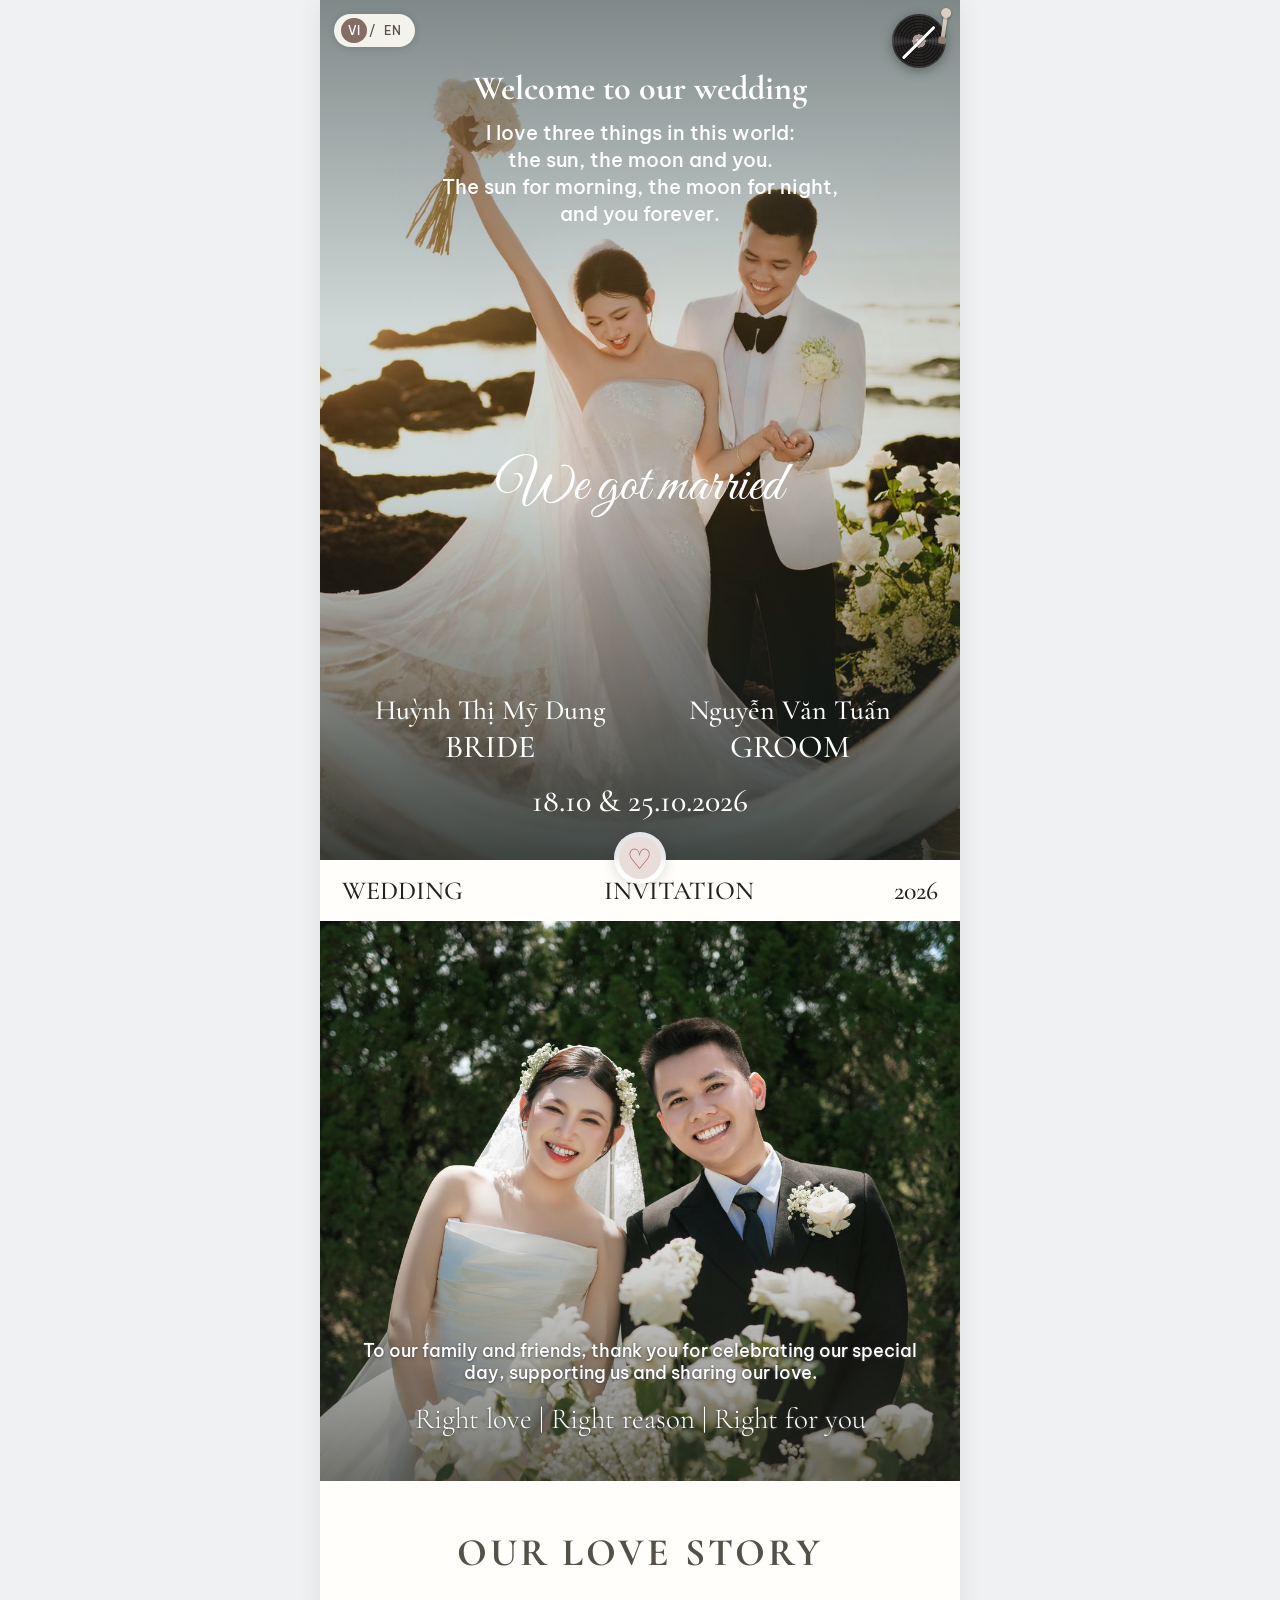
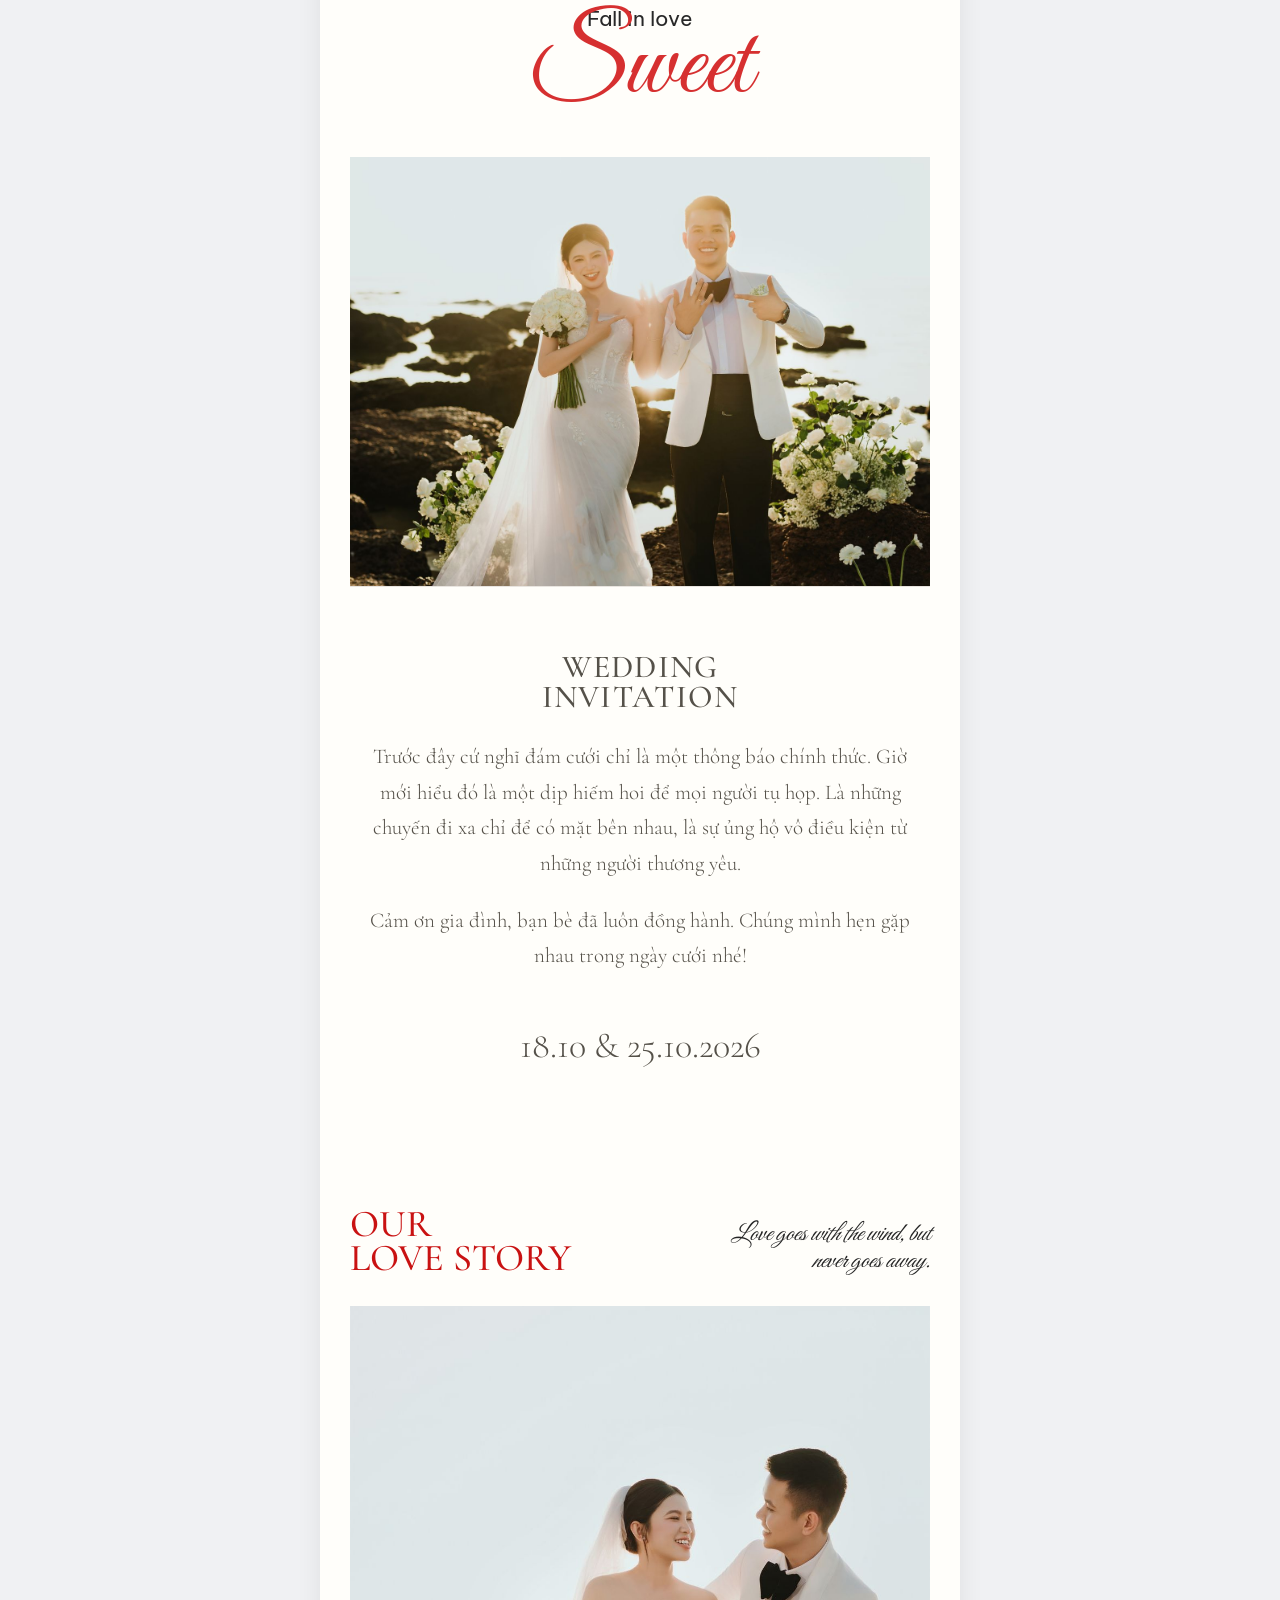
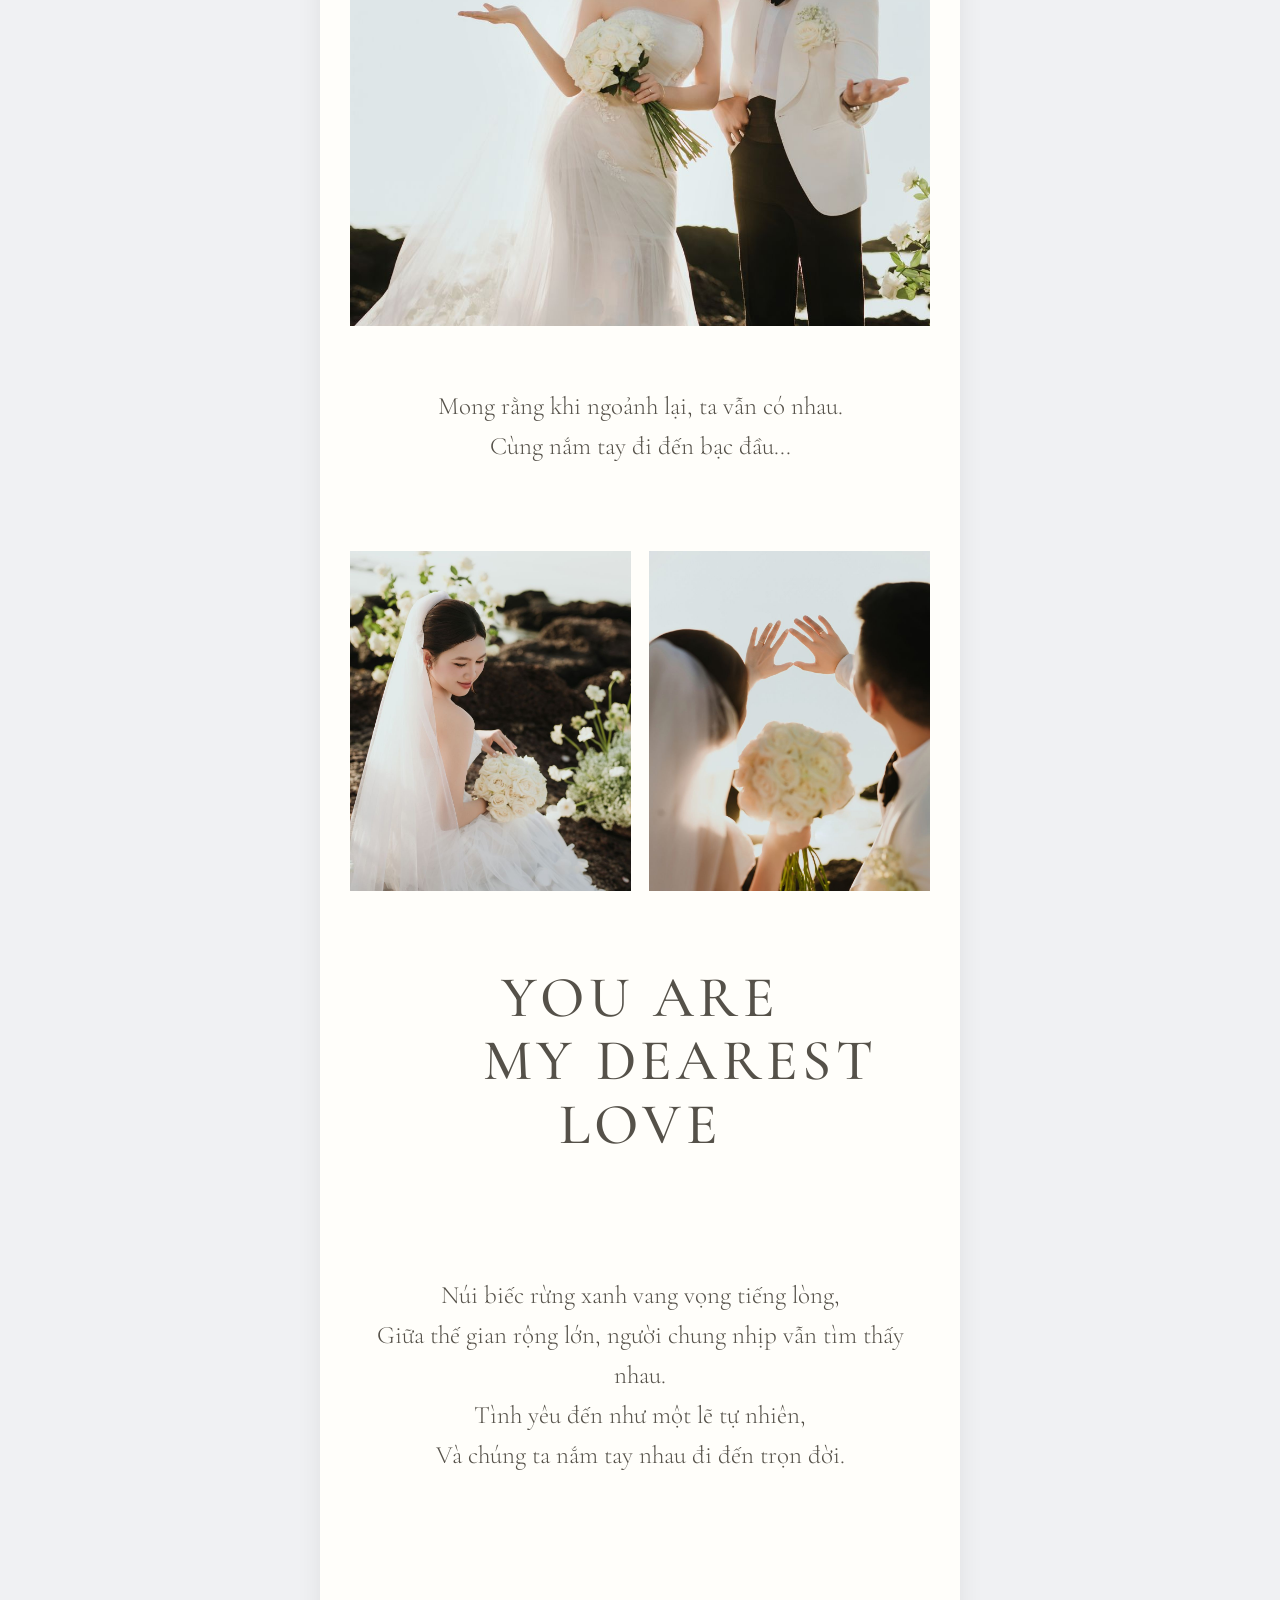
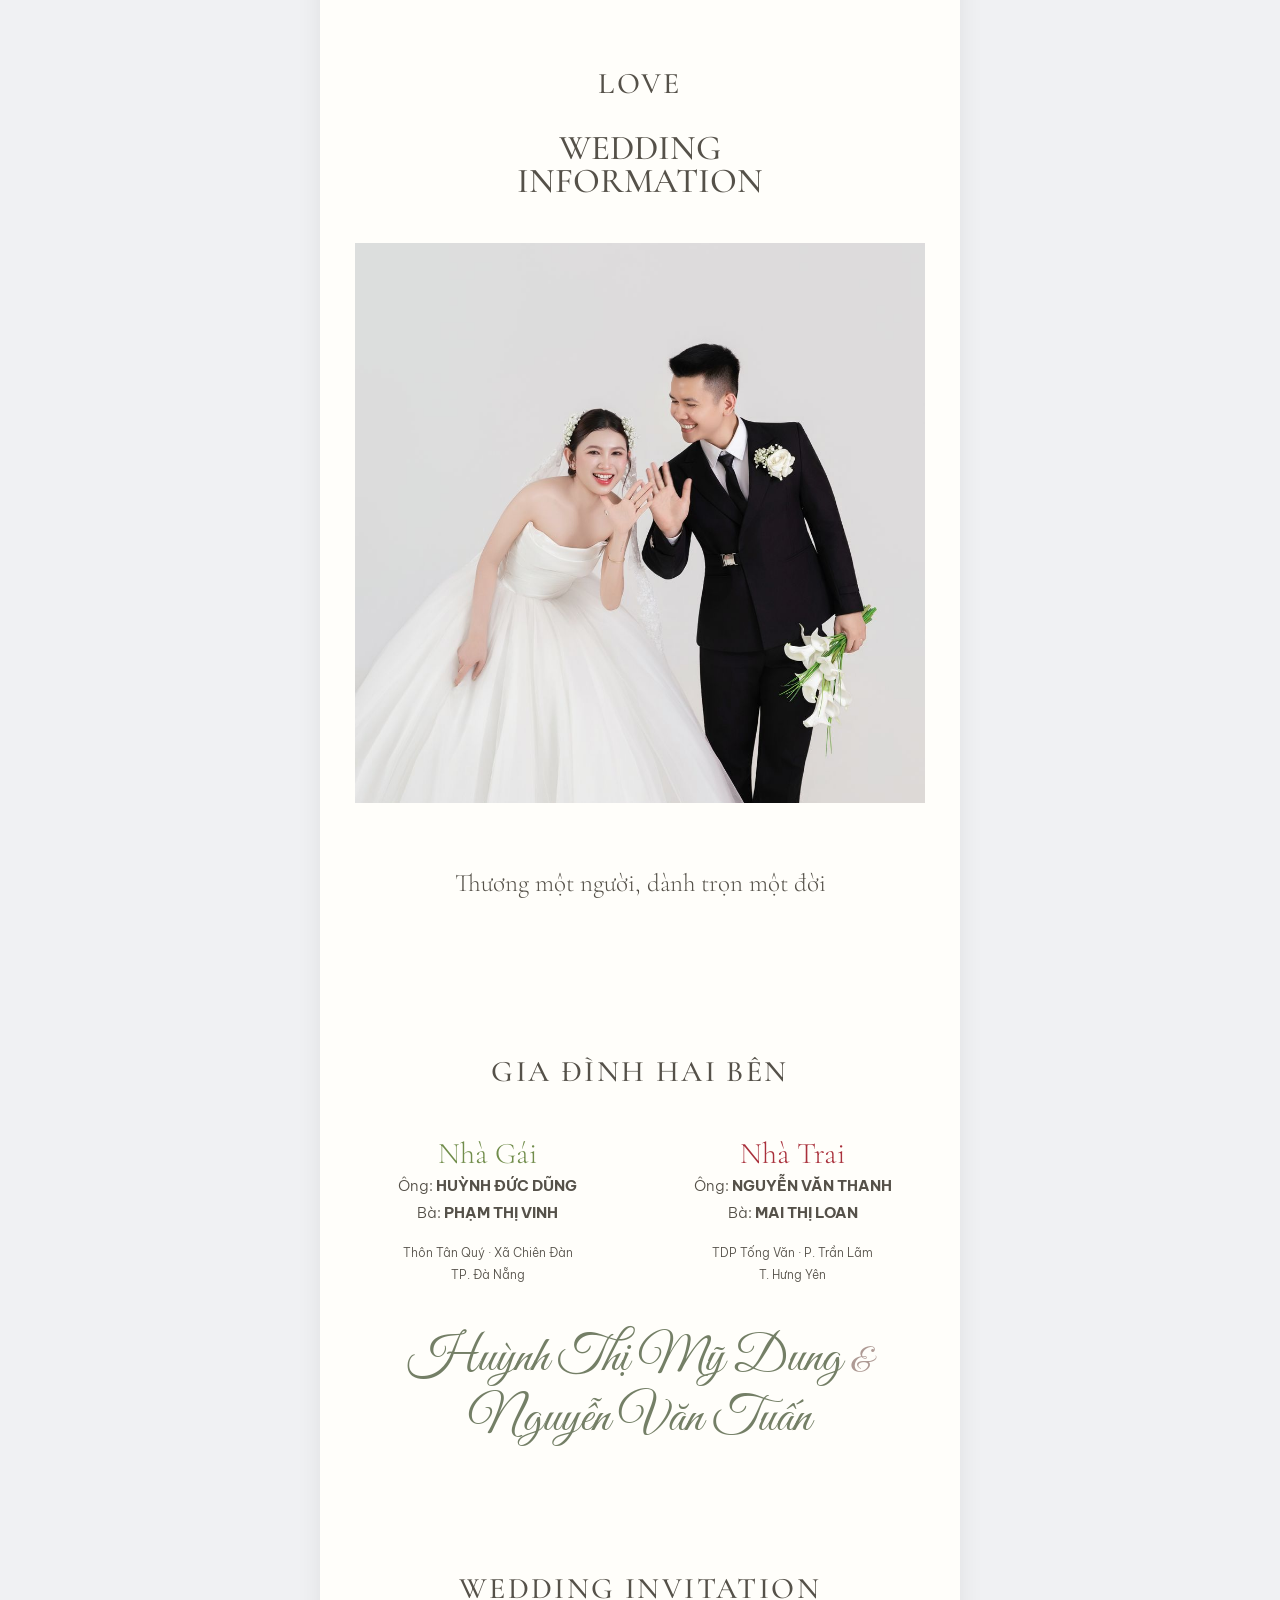
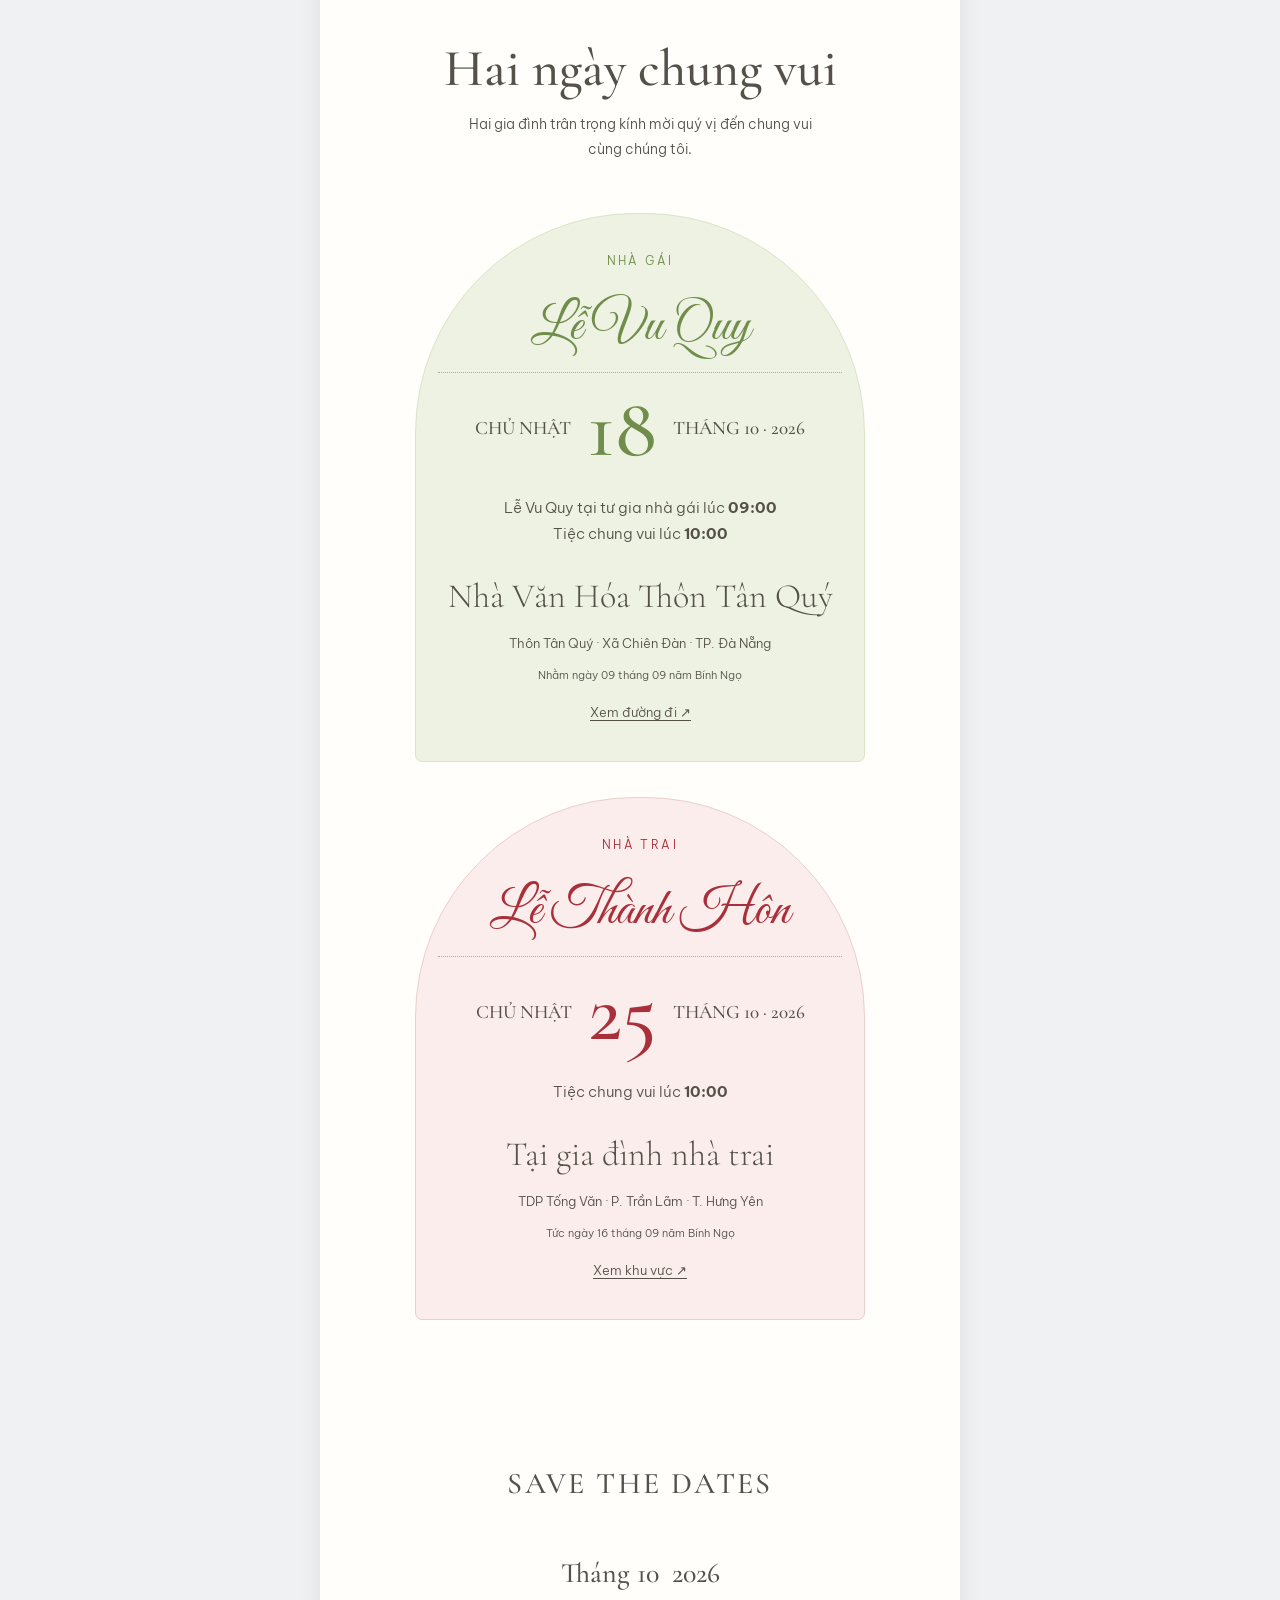
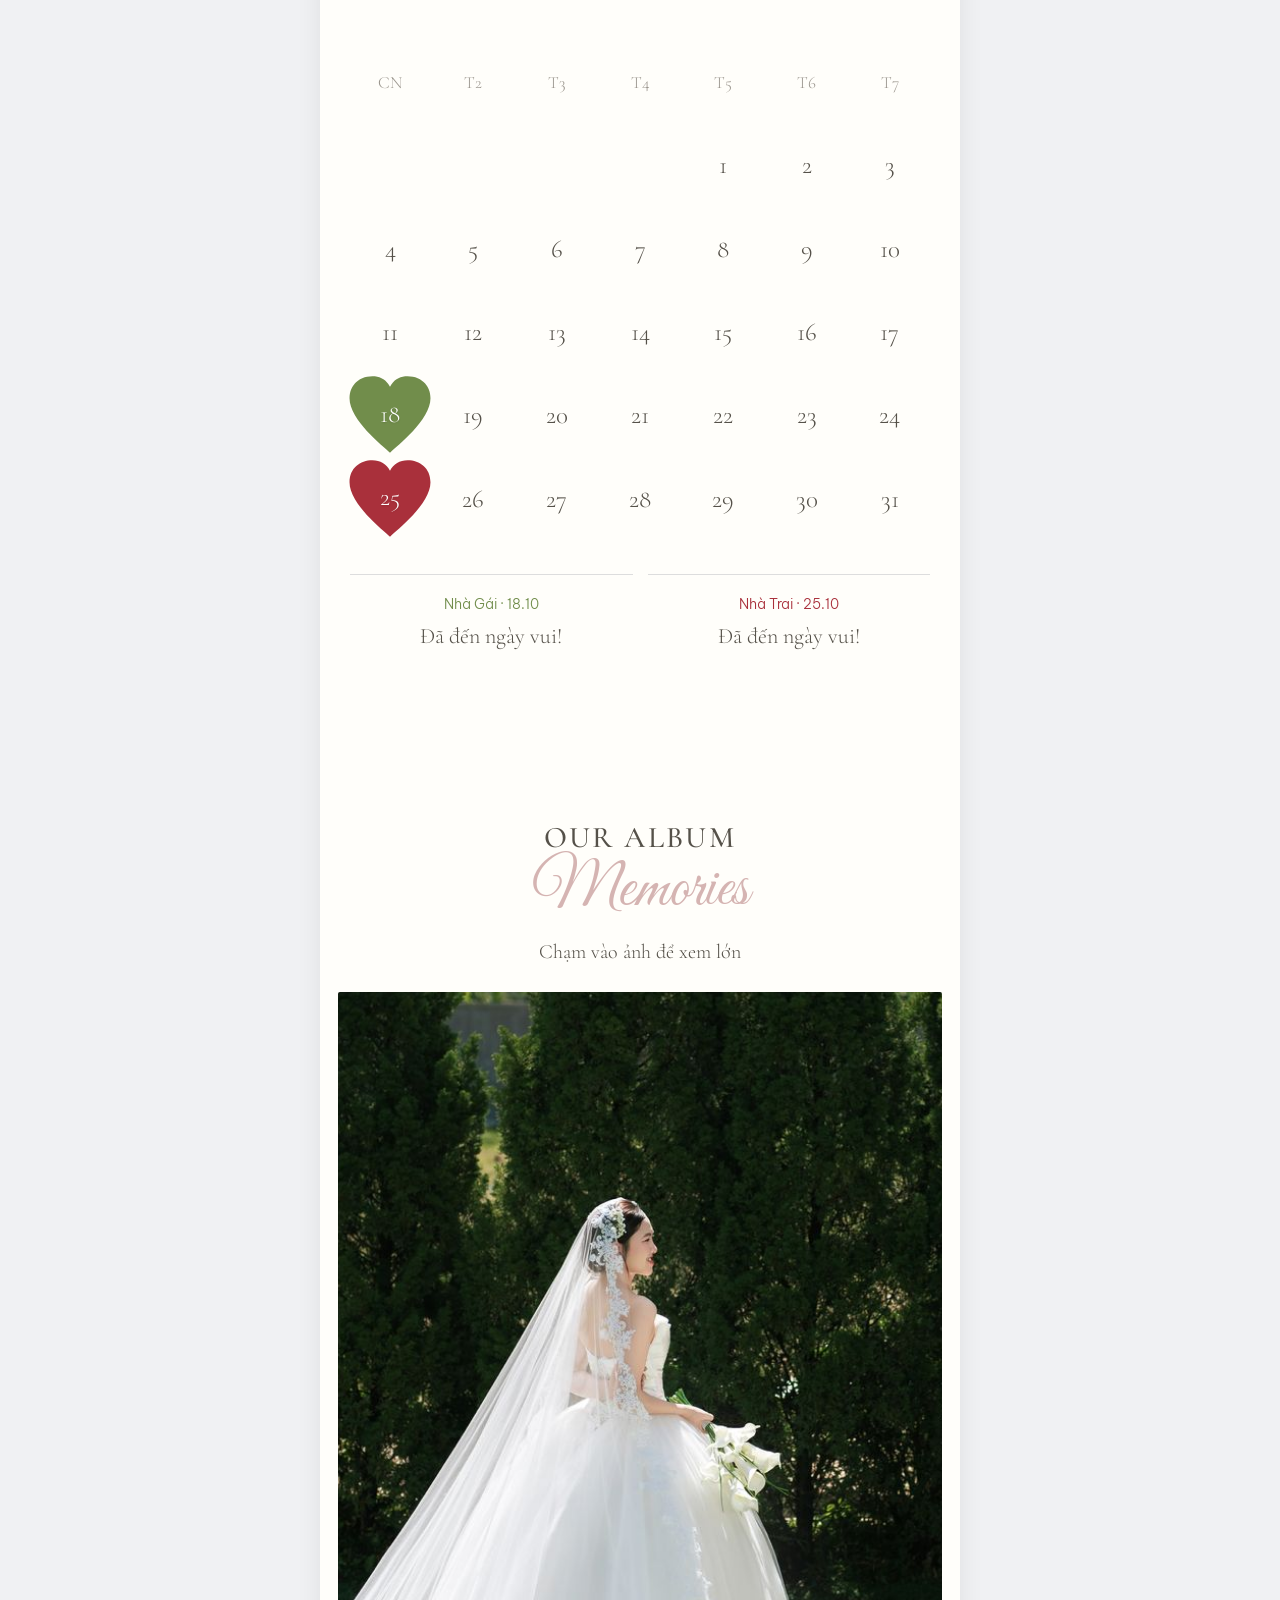
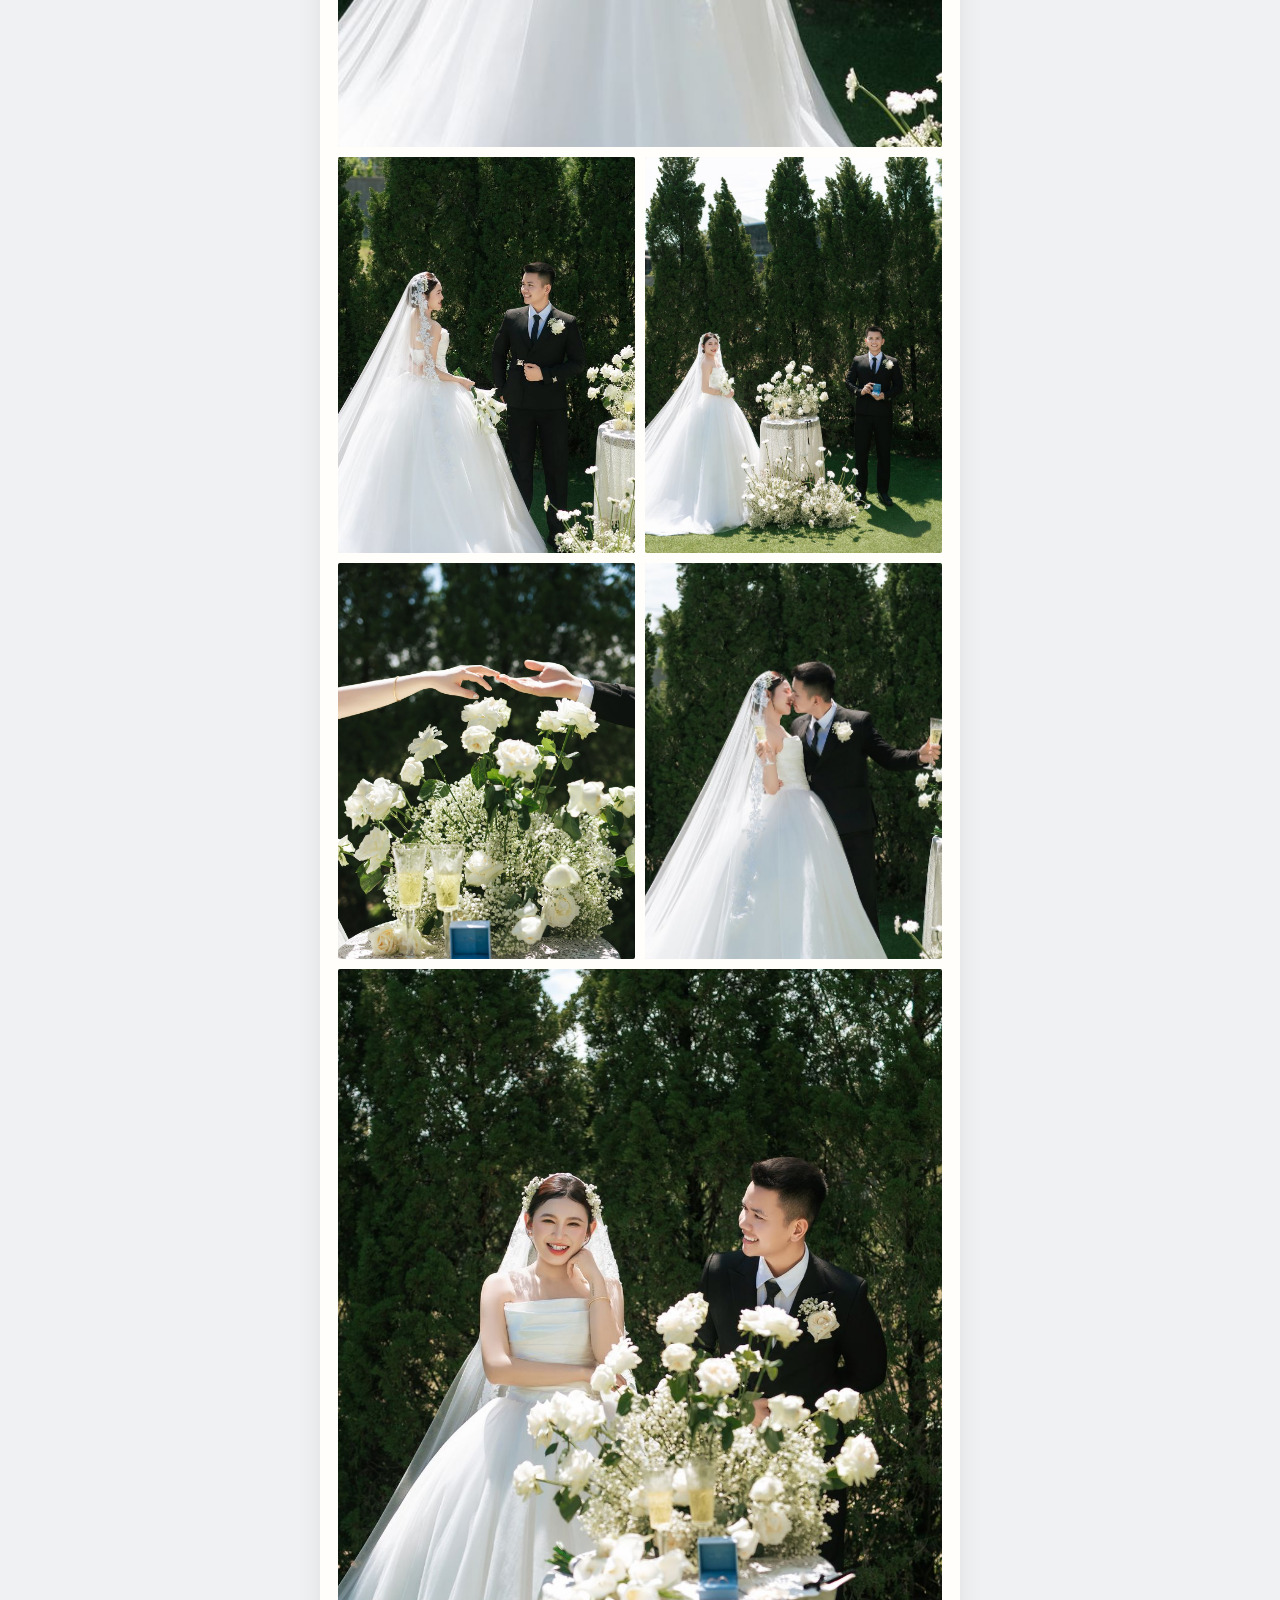
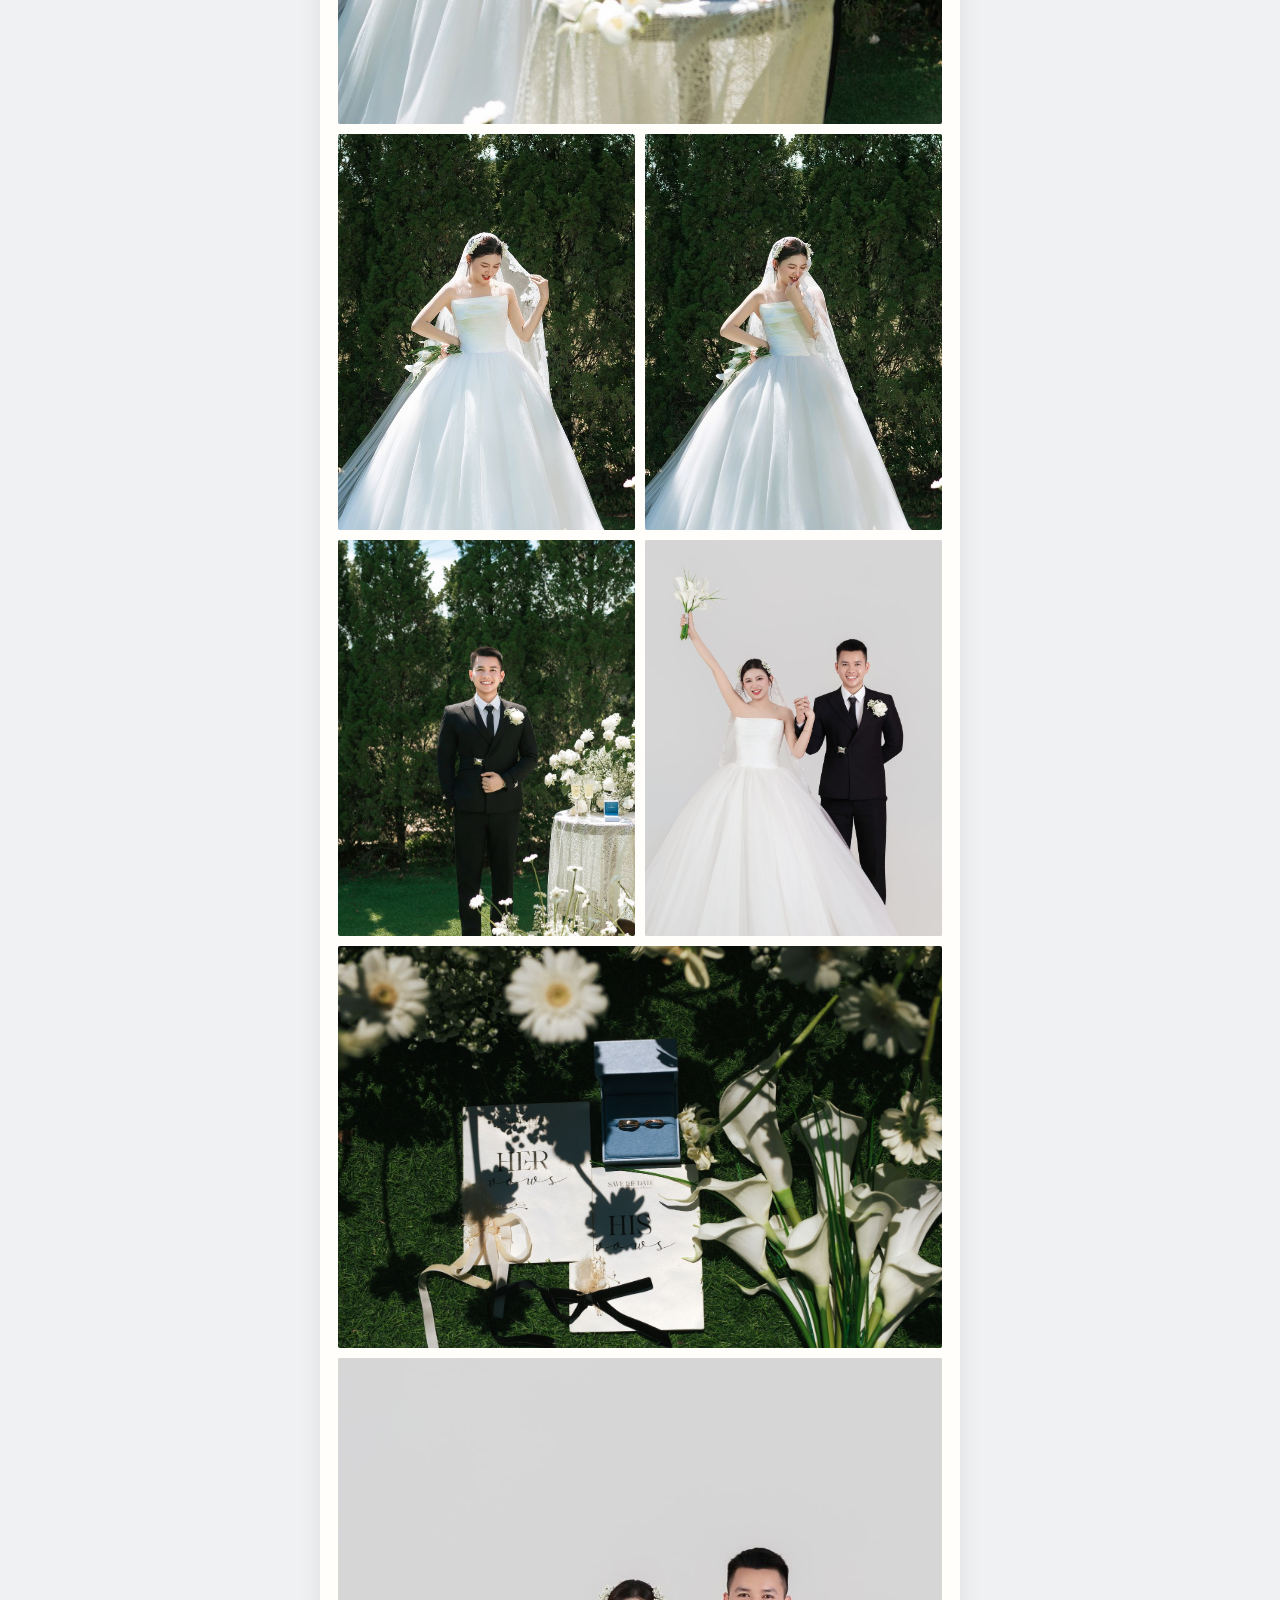
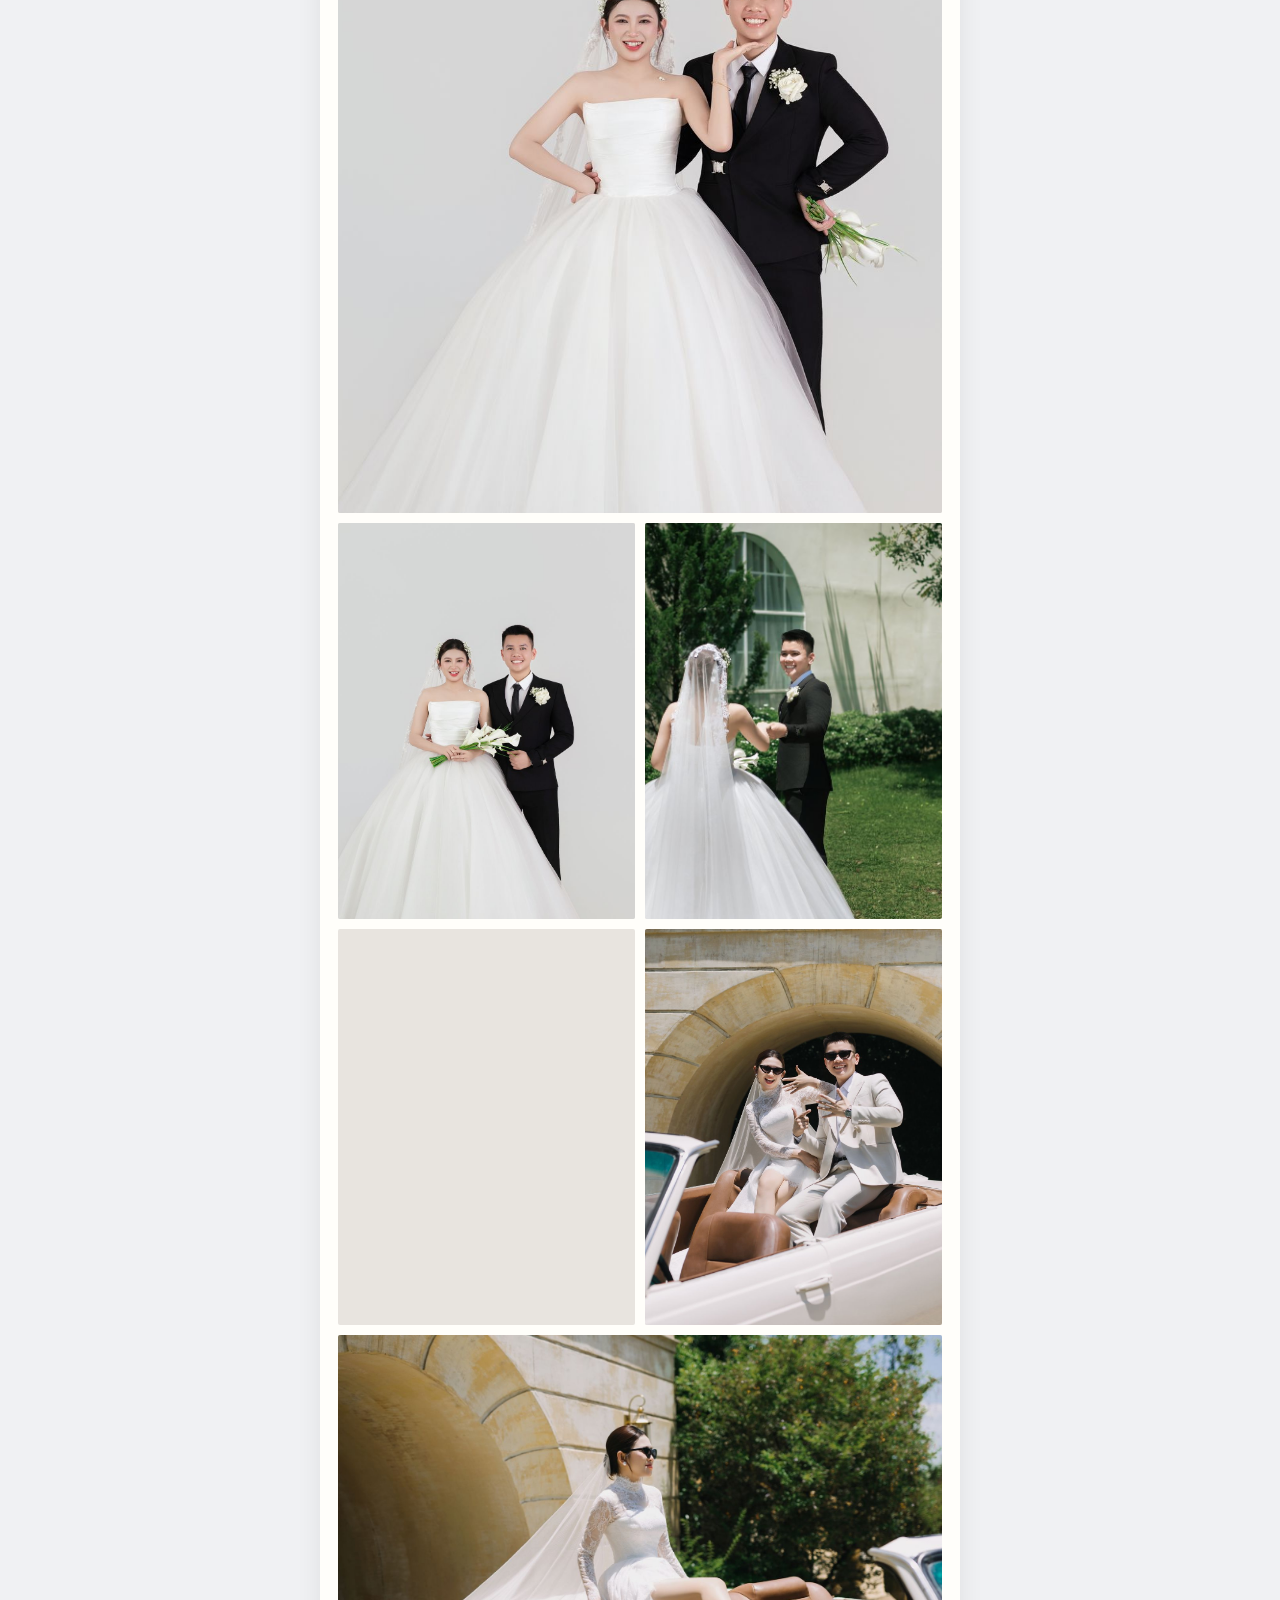
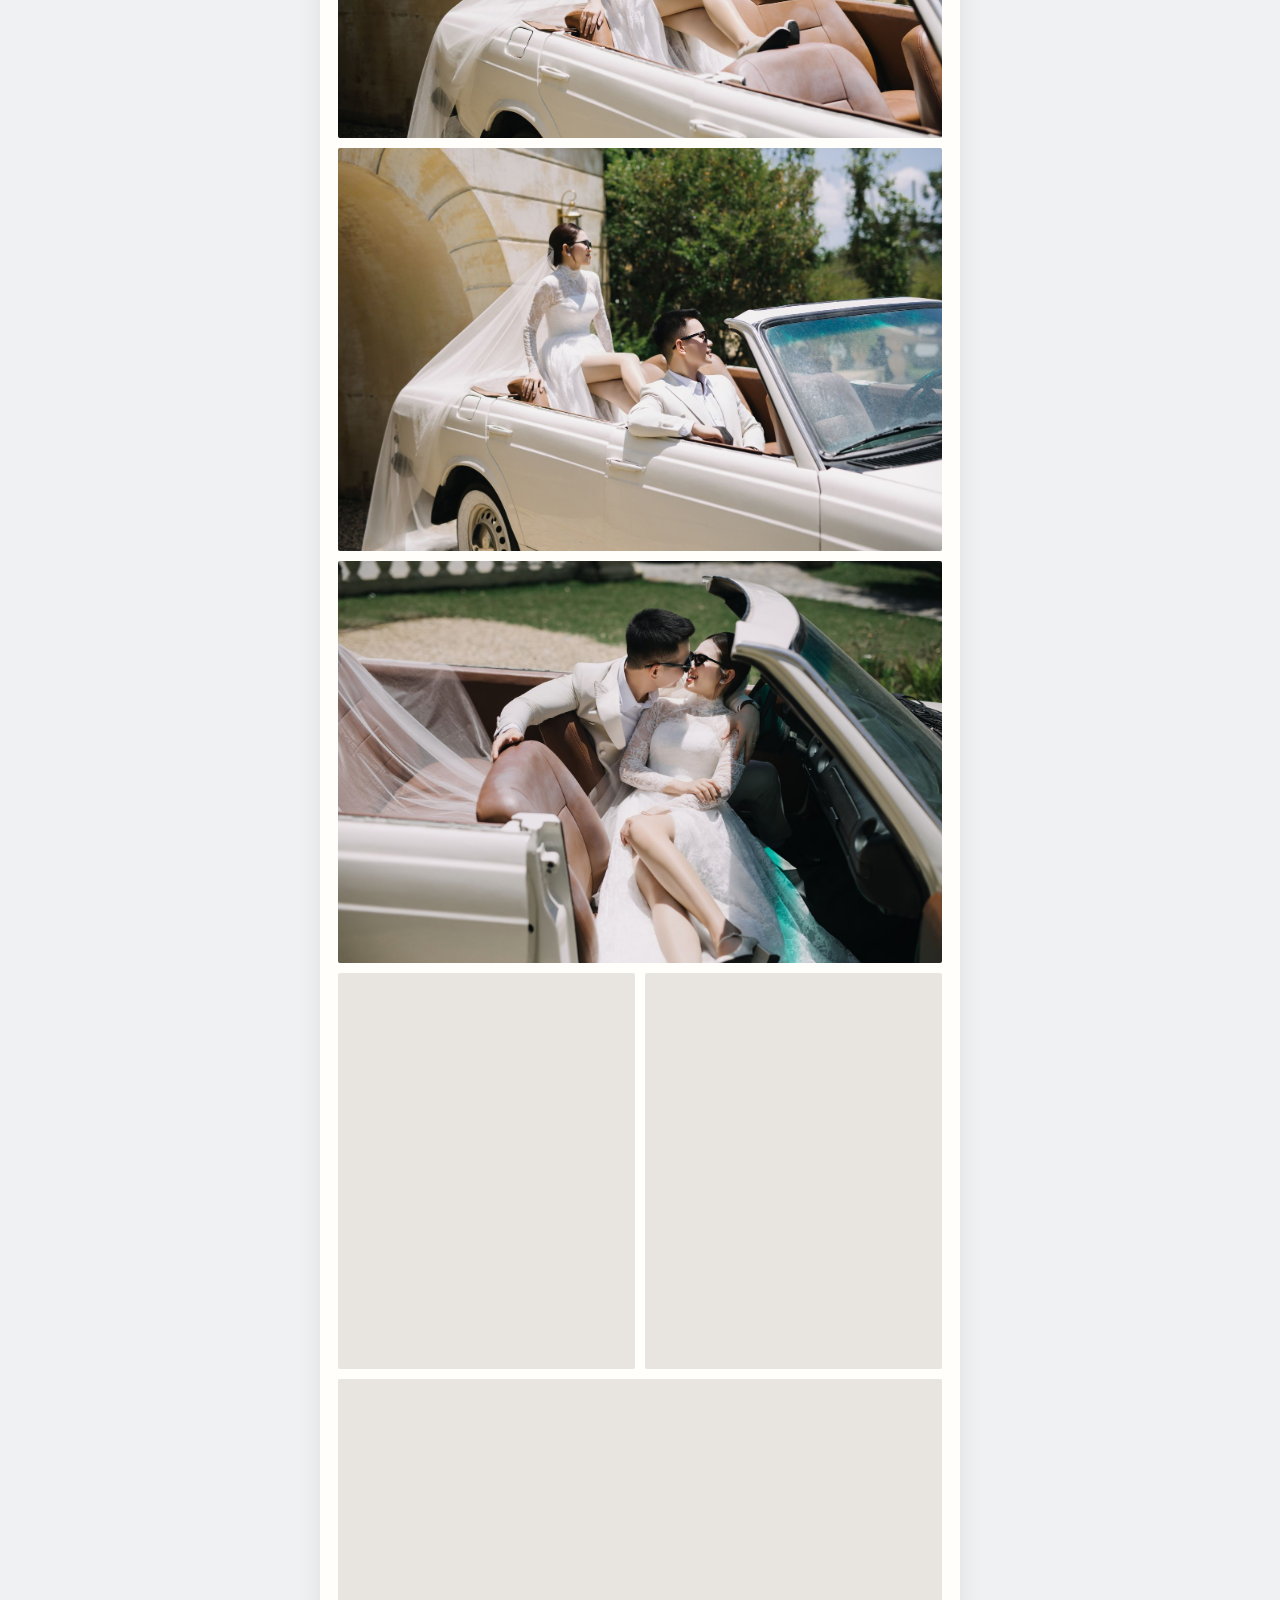
==== index.html @ c85600a2 "Update index.html" ====
<!doctype html>
<html lang="vi">
  <head>
    <meta charset="utf-8" />
    <meta name="viewport" content="width=device-width, initial-scale=1" />
    <meta name="theme-color" content="#f7f5f0" />
    <meta name="description" content="Thiệp cưới của Huỳnh Thị Mỹ Dung và Nguyễn Văn Tuấn." />
    <title>Mỹ Dung & Tuấn | Thiệp cưới</title>
    <link rel="preconnect" href="https://fonts.googleapis.com" />
    <link rel="preconnect" href="https://fonts.gstatic.com" crossorigin />
    <link href="https://fonts.googleapis.com/css2?family=Be+Vietnam+Pro:wght@300;400;500;600&family=Cormorant+Garamond:wght@300;400;500&family=Great+Vibes&display=swap" rel="stylesheet" />
    <link rel="preconnect" href="https://assets.cinelove.me" crossorigin />
    <link rel="stylesheet" href="https://assets.cinelove.me/fonts/webfonts/mallong/font.css" />
    <link rel="stylesheet" href="https://assets.cinelove.me/fonts/webfonts/quicksand/font.css" />
    <link rel="stylesheet" href="https://assets.cinelove.me/fonts/webfonts/katty-diona/font.css" />
    <link rel="stylesheet" href="https://assets.cinelove.me/fonts/webfonts/signora/font.css" />
    <link rel="stylesheet" href="https://assets.cinelove.me/fonts/webfonts/belinda-avenue/font.css" />
    <link rel="stylesheet" href="https://assets.cinelove.me/fonts/webfonts/gillastone/font.css" />
    <link rel="stylesheet" href="https://assets.cinelove.me/fonts/webfonts/moon-light/font.css" />
    <link rel="stylesheet" href="https://assets.cinelove.me/fonts/webfonts/bethanwhite/font.css" />
    <link rel="stylesheet" href="https://assets.cinelove.me/fonts/webfonts/soul-note-display/font.css" />
    <link rel="stylesheet" href="https://assets.cinelove.me/fonts/webfonts/playfairdisplay/font.css" />
    <link rel="stylesheet" href="https://assets.cinelove.me/fonts/webfonts/the-hamstter/font.css" />
    <link rel="stylesheet" href="styles.css?v=20260926b" />
    <link rel="stylesheet" href="toolbar.css?v=20260926b" />
    <link rel="stylesheet" href="reference-fonts.css?v=20260926b" />
    <link rel="stylesheet" href="photos.css?v=20260927a" />
    <link rel="stylesheet" href="calendar-hearts.css?v=20260926b" />
    <link rel="stylesheet" href="music.css?v=20260927a" />
    <script defer src="i18n.js?v=20260926b"></script>
    <script defer src="script.js?v=20260927a"></script>
    <script defer src="photos-data.js?v=20260927a"></script>
    <script defer src="photos.js?v=20260927a"></script>
  </head>
  <body>
    <main class="page">
      <section class="hero photo hero-photo" data-photo="1w4a9369.jpg" aria-labelledby="hero-title">
        <nav class="language-switch" aria-label="Ngôn ngữ / Language">
          <button type="button" data-lang="vi" aria-pressed="true">VI</button>
          <span aria-hidden="true">/</span>
          <button type="button" data-lang="en" aria-pressed="false">EN</button>
        </nav>
        <div class="hero-top">
          <p id="hero-title" data-i18n="welcome">Welcome to our wedding</p>
          <p class="hero-quote" data-i18n-html="heroQuote">I love three things in this world:<br />the sun, the moon and you.<br />The sun for morning, the moon for night,<br />and you forever.</p>
        </div>
        <div class="hero-center">
          <span class="script" data-i18n="married">We got married</span>
        </div>
        <div class="hero-bottom">
          <div><strong>Huỳnh Thị Mỹ Dung</strong><span data-i18n="bride">BRIDE</span></div>
          <div><strong>Nguyễn Văn Tuấn</strong><span data-i18n="groom">GROOM</span></div>
          <small>18.10 &amp; 25.10.2026</small>
        </div>
      </section>

      <div class="ribbon"><span data-i18n="wedding">WEDDING</span><span data-i18n="invitation">INVITATION</span><span>2026</span></div>

      <section class="intro-photo photo" data-photo="1w4a0299.jpg" aria-label="Ảnh cưới của Mỹ Dung và Tuấn" data-i18n-aria-label="introPhoto">
        <div class="intro-overlay">
          <p data-i18n="introThanks">To our family and friends, thank you for celebrating our special day, supporting us and sharing our love.</p>
          <span data-i18n="introTagline">Right love | Right reason | Right for you</span>
        </div>
      </section>

      <section class="story-heading">
        <p class="eyebrow" data-i18n="loveStory">OUR LOVE STORY</p>
        <p class="script" data-i18n="fallInLove">Fall in love</p>
        <p class="soft" data-i18n="sweet">Sweet</p>
      </section>

      <section class="story-grid">
        <div class="photo story-photo-one" data-photo="1w4a9410.jpg" aria-label="Ảnh cưới thứ ba"></div>
        <div class="story-copy">
          <h2 data-i18n-html="weddingInvitation">WEDDING<br />INVITATION</h2>
          <p data-i18n="storyOne">Trước đây cứ nghĩ đám cưới chỉ là một thông báo chính thức. Giờ mới hiểu đó là một dịp hiếm hoi để mọi người tụ họp. Là những chuyến đi xa chỉ để có mặt bên nhau, là sự ủng hộ vô điều kiện từ những người thương yêu.</p>
          <p data-i18n="storyTwo">Cảm ơn gia đình, bạn bè đã luôn đồng hành. Chúng mình hẹn gặp nhau trong ngày cưới nhé!</p>
          <p class="story-date">18.10 &amp; 25.10.2026</p>
        </div>
      </section>

      <section class="love-section">
        <div class="love-header"><span data-i18n-html="loveStoryBreak">OUR<br />LOVE STORY</span><em data-i18n="loveWind">Love goes with the wind, but never goes away.</em></div>
        <div class="photo wide-photo" data-photo="1w4a9511.jpg" aria-label="Ảnh cưới thứ tư"></div>
        <p class="poem" data-i18n-html="poemOne">Mong rằng khi ngoảnh lại, ta vẫn có nhau.<br />Cùng nắm tay đi đến bạc đầu...</p>
        <div class="love-pair">
          <div class="photo pair-one" data-photo="1w4a9612.jpg" aria-label="Ảnh cưới thứ năm"></div>
          <div class="photo pair-two" data-photo="1w4a9398.jpg" aria-label="Ảnh cưới thứ sáu"></div>
        </div>
        <p class="large-serif" data-i18n-html="dearest">YOU ARE<br /><span>MY DEAREST</span><br />LOVE</p>
        <p class="poem" data-i18n-html="poemTwo">Núi biếc rừng xanh vang vọng tiếng lòng,<br />Giữa thế gian rộng lớn, người chung nhịp vẫn tìm thấy nhau.<br />Tình yêu đến như một lẽ tự nhiên,<br />Và chúng ta nắm tay nhau đi đến trọn đời.</p>
      </section>

      <section class="details-intro">
        <p class="eyebrow" data-i18n="love">LOVE</p>
        <h2 data-i18n-html="weddingInfo">WEDDING<br />INFORMATION</h2>
        <div class="photo details-photo" data-photo="1w4a0558.jpg" aria-label="Ảnh cưới thứ bảy"></div>
        <p class="poem" data-i18n="oneLife">Thương một người, dành trọn một đời</p>
      </section>

      <section class="parents" aria-labelledby="parents-heading">
        <p class="eyebrow" id="parents-heading" data-i18n="announcement">GIA ĐÌNH HAI BÊN</p>
        <div class="parents-grid">
          <div><span class="family-label bride-ink" data-i18n="brideFamily">Nhà Gái</span><p data-i18n-html="brideParents">Ông: <strong>HUỲNH ĐỨC DŨNG</strong><br />Bà: <strong>PHẠM THỊ VINH</strong></p><small data-i18n-html="brideAddress">Thôn Tân Quý · Xã Chiên Đàn<br />TP. Đà Nẵng</small></div>
          <div><span class="family-label groom-ink" data-i18n="groomFamily">Nhà Trai</span><p data-i18n-html="groomParents">Ông: <strong>NGUYỄN VĂN THANH</strong><br />Bà: <strong>MAI THỊ LOAN</strong></p><small data-i18n-html="groomAddress">TDP Tống Văn · P. Trần Lãm<br />T. Hưng Yên</small></div>
        </div>
        <h2 class="couple-names">Huỳnh Thị Mỹ Dung <span>&amp;</span> Nguyễn Văn Tuấn</h2>
      </section>

      <section class="events" aria-labelledby="events-heading">
        <p class="eyebrow" data-i18n="weddingInvitationShort">WEDDING INVITATION</p>
        <h2 id="events-heading" data-i18n="twoDays">Hai ngày chung vui</h2>
        <p data-i18n="inviteFamilies">Hai gia đình trân trọng kính mời quý vị đến chung vui cùng chúng tôi.</p>
        <div class="event-card bride-card">
          <span class="event-kind" data-i18n="brideFamilyCaps">NHÀ GÁI</span>
          <h3 data-i18n="vuQuy">Lễ Vu Quy</h3>
          <div class="event-date"><span data-i18n="sunday">CHỦ NHẬT</span><strong>18</strong><span data-i18n="october2026">THÁNG 10 · 2026</span></div>
          <p data-i18n-html="brideTimes">Lễ Vu Quy tại tư gia nhà gái lúc <strong>09:00</strong><br />Tiệc chung vui lúc <strong>10:00</strong></p>
          <p class="venue" data-i18n="brideVenue">Nhà Văn Hóa Thôn Tân Quý</p>
          <address data-i18n="brideFullAddress">Thôn Tân Quý · Xã Chiên Đàn · TP. Đà Nẵng</address>
          <small data-i18n="brideLunar">Nhằm ngày 09 tháng 09 năm Bính Ngọ</small>
          <a class="map-link" href="https://www.google.com/maps/search/?api=1&query=Nh%C3%A0%20V%C4%83n%20H%C3%B3a%20Th%C3%B4n%20T%C3%A2n%20Qu%C3%BD%2C%20X%C3%A3%20Chi%C3%AAn%20%C4%90%C3%A0n%2C%20%C4%90%C3%A0%20N%E1%BA%B5ng" target="_blank" rel="noopener noreferrer" data-i18n="directions">Xem đường đi ↗</a>
        </div>
        <div class="event-card groom-card">
          <span class="event-kind" data-i18n="groomFamilyCaps">NHÀ TRAI</span>
          <h3 data-i18n="thanhHon">Lễ Thành Hôn</h3>
          <div class="event-date"><span data-i18n="sunday">CHỦ NHẬT</span><strong>25</strong><span data-i18n="october2026">THÁNG 10 · 2026</span></div>
          <p data-i18n-html="groomTime">Tiệc chung vui lúc <strong>10:00</strong></p>
          <p class="venue" data-i18n="groomVenue">Tại gia đình nhà trai</p>
          <address data-i18n="groomFullAddress">TDP Tống Văn · P. Trần Lãm · T. Hưng Yên</address>
          <small data-i18n="groomLunar">Tức ngày 16 tháng 09 năm Bính Ngọ</small>
          <a class="map-link" href="https://www.google.com/maps/search/?api=1&query=TDP%20T%E1%BB%91ng%20V%C4%83n%2C%20Ph%C6%B0%E1%BB%9Dng%20Tr%E1%BA%A7n%20L%C3%A3m%2C%20H%C6%B0ng%20Y%C3%AAn" target="_blank" rel="noopener noreferrer" data-i18n="area">Xem khu vực ↗</a>
        </div>
      </section>

      <section class="calendar-section">
        <p class="eyebrow" data-i18n="saveDates">SAVE THE DATES</p>
        <h2><span data-i18n="october">Tháng 10</span> <span>2026</span></h2>
        <div class="calendar" aria-label="Lịch tháng 10 năm 2026" data-i18n-aria-label="calendarLabel"></div>
        <div class="countdowns">
          <div><span class="bride-ink" data-i18n="brideDate">Nhà Gái · 18.10</span><p data-countdown="2026-10-18T09:00:00+07:00">Đang tính...</p></div>
          <div><span class="groom-ink" data-i18n="groomDate">Nhà Trai · 25.10</span><p data-countdown="2026-10-25T10:00:00+07:00">Đang tính...</p></div>
        </div>
      </section>

      <section class="album" aria-labelledby="album-heading">
        <p class="eyebrow" id="album-heading">OUR ALBUM</p>
        <p class="script">Memories</p>
        <p class="album-hint" data-i18n="albumHint">Chạm vào ảnh để xem lớn</p>
        <div class="album-grid" data-photos="1w4a0048.jpg 1w4a0065.jpg 1w4a0149.jpg 1w4a0166.jpg 1w4a0215.jpg 1w4a0269.jpg 1w4a0373.jpg 1w4a0384.jpg 1w4a0395.jpg 1w4a0468.jpg 1w4a0496.jpg 1w4a0515.jpg 1w4a0595.jpg 1w4a0621.jpg 1w4a0649.jpg 1w4a0692.jpg 1w4a0697.jpg 1w4a0767.jpg 1w4a0895.jpg 1w4a0946.jpg 1w4a1015.jpg 1w4a8962.jpg 1w4a9072.jpg 1w4a9143.jpg 1w4a9164.jpg 1w4a9192.jpg 1w4a9205.jpg 1w4a9317.jpg 1w4a9366.jpg 1w4a9383.jpg 1w4a9447.jpg 1w4a9479.jpg 1w4a9497.jpg 1w4a9597.jpg 1w4a9608.jpg 1w4a9611.jpg 1w4a9711.jpg 1w4a9852_1.jpg 1w4a9937_1.jpg"></div>
      </section>

      <section class="closing">
        <div class="photo closing-photo" data-photo="1w4a9215.jpg" aria-label="Ảnh cưới cuối"></div>
        <p class="large-serif" data-i18n-html="forever">FOREVER<br /><span>AND</span><br />EVER</p>
        <p class="poem" data-i18n-html="closingPoem">Giữa nhân gian cỏ cây vô tận,<br />riêng anh chỉ thấy em là ngọn núi xanh dịu dàng.</p>
        <h2 class="script" data-i18n="thankYou">Thank you</h2>
        <p>Huỳnh Thị Mỹ Dung <span>&amp;</span> Nguyễn Văn Tuấn</p>
      </section>

      <section class="rsvp" aria-labelledby="rsvp-heading">
        <h2 id="rsvp-heading" data-i18n="rsvpHeading">Xác nhận tham dự</h2>
        <p data-i18n="rsvpComingSoon">Biểu mẫu xác nhận tham dự sẽ sớm mở. Chúng mình rất mong được đón tiếp bạn!</p>
        <form id="rsvp-form" hidden>
          <label for="guest-name" data-i18n="guestName">Họ và tên</label>
          <input id="guest-name" name="name" autocomplete="name" placeholder="Nhập tên của bạn" data-i18n-placeholder="namePlaceholder" required />
          <fieldset><legend data-i18n="attendingQuestion">Bạn sẽ tham dự chứ?</legend><label><input type="radio" name="attending" value="yes" required /> <span data-i18n="attendingYes">Có, tôi sẽ tham dự</span></label><label><input type="radio" name="attending" value="no" /> <span data-i18n="attendingNo">Tôi bận, rất tiếc không thể tham dự</span></label></fieldset>
          <label for="event-choice" data-i18n="whichEvent">Bạn tham dự ngày nào?</label>
          <select id="event-choice" name="event" required><option value="" data-i18n="chooseDate">Chọn ngày</option><option value="bride" data-i18n="brideOption">Nhà Gái · 18/10</option><option value="groom" data-i18n="groomOption">Nhà Trai · 25/10</option><option value="both" data-i18n="bothOption">Cả hai ngày</option></select>
          <button type="submit" data-i18n="sendRsvp">Gửi xác nhận</button>
          <p class="form-status" id="form-status" role="status"></p>
        </form>
      </section>
    </main>
    <div class="floating-actions" aria-label="Tương tác với thiệp" data-i18n-aria-label="interactions">
      <button type="button" id="heart-button" title="Bắn tim" data-i18n-title="heart" aria-label="Bắn tim" data-i18n-aria-label="heart">♡</button>
    </div>
    <button type="button" id="music-button" class="music-disc" aria-label="Bật nhạc" aria-pressed="false"><span class="record"></span><span class="arm"></span><span class="off"></span></button>
    <div class="music-hint" id="music-hint" role="status"></div>
    <audio id="background-music" src="music.mp3?v=20260927b" loop autoplay preload="auto"></audio>
    <div class="lightbox" id="lightbox" hidden role="dialog" aria-modal="true" aria-label="Album">
      <img alt="" />
      <button type="button" class="lb-close" aria-label="Đóng">✕</button>
      <button type="button" class="lb-prev" aria-label="Ảnh trước">‹</button>
      <button type="button" class="lb-next" aria-label="Ảnh sau">›</button>
      <span class="lb-count"></span>
    </div>
    <div class="action-toast" id="action-toast" role="status" aria-live="polite"></div>
  </body>
</html>
---- styles.css ----
:root{--paper:#fffefa;--ink:#555149;--muted:#9a958d;--rose:#ddc4c1;--red:#a9303b;--green:#718d4b}*{box-sizing:border-box}html{scroll-behavior:smooth}body{margin:0;background:#f0f1f3;color:var(--ink);font-family:'Be Vietnam Pro',sans-serif;font-weight:300}.page{width:min(100%,640px);margin:auto;background:var(--paper);overflow:hidden;box-shadow:0 0 24px #00000013}h1,h2,h3,p{margin-top:0}h2,h3,.large-serif,.eyebrow,.ribbon,.hero,.love-header,.event-date{font-family:'Cormorant Garamond',serif;font-weight:400}.script,.couple-names{font-family:'Great Vibes',cursive;font-weight:400}.photo{background-color:#e8e4df;background-position:center;background-size:cover}.photo:empty:before{content:'Ảnh cưới của Mỹ Dung & Tuấn';display:grid;place-items:center;width:100%;height:100%;padding:20px;color:#b7aaa1;font-family:'Cormorant Garamond',serif;font-size:22px;font-style:italic;text-align:center;background:linear-gradient(135deg,#eee9e4cc,#f8f5f0bb)}.hero{height:860px;position:relative;color:white;text-align:center;display:flex;flex-direction:column;justify-content:space-between;background-image:linear-gradient(180deg,#606a68a8,#2f333025 50%,#353c3ba8),var(--hero-image,none)}.hero:before{display:none}.hero-top{padding:32px 24px}.hero-top>p:first-child{font-size:34px;margin-bottom:10px}.hero-quote{font-family:'Be Vietnam Pro',sans-serif;font-size:15px;line-height:1.75}.hero-center{margin:auto 0}.hero-center .script{font-size:67px}.hero-bottom{padding:0 28px 40px;display:grid;grid-template-columns:1fr 1fr;gap:15px}.hero-bottom strong,.hero-bottom span{display:block;font-weight:300}.hero-bottom strong{font-size:25px}.hero-bottom span{font-size:20px}.hero-bottom small{grid-column:1/-1;font-size:25px}.ribbon{display:flex;justify-content:space-between;padding:15px 22px;font-size:28px;color:#99928a}.intro-photo{height:560px;position:relative;background-image:var(--intro-image,none)}.intro-photo:before{background:linear-gradient(#fff0,#38382e80);color:transparent}.intro-overlay{position:absolute;left:5%;right:5%;bottom:8%;color:white;text-align:center;text-shadow:0 1px 3px #444}.intro-overlay p{font-family:'Cormorant Garamond',serif;font-size:23px;line-height:1.2}.intro-overlay span{font-family:'Cormorant Garamond',serif;font-size:26px}.story-heading{text-align:center;padding:48px 15px 40px}.eyebrow{font-size:30px;letter-spacing:.08em}.story-heading .script{font-size:75px;color:#d5b4b2;margin:-10px 0}.soft{font-family:'Cormorant Garamond',serif;font-size:30px}.story-grid{padding:0 30px}.story-photo-one{height:430px;background-image:var(--story-one-image,none)}.story-copy{text-align:center;padding:65px 18px 75px}.story-copy h2{font-size:48px;line-height:.95;letter-spacing:.04em}.story-copy p{font-family:'Cormorant Garamond',serif;font-size:23px;line-height:1.75}.story-copy .story-date{font-size:36px;padding-top:20px}.love-section{padding:20px 30px 90px}.love-header{display:flex;justify-content:space-between;align-items:end;gap:20px;font-size:48px;line-height:.9}.love-header em{font-size:20px;line-height:1.1;text-align:right;max-width:210px}.wide-photo{height:620px;margin-top:30px;background-image:var(--wide-image,none)}.poem{text-align:center;font-family:'Cormorant Garamond',serif;font-size:23px;line-height:1.7;padding:60px 15px}.love-pair{display:grid;grid-template-columns:1fr 1fr;gap:18px}.love-pair .photo{height:340px}.pair-one{background-image:var(--pair-one-image,none)}.pair-two{background-image:var(--pair-two-image,none)}.large-serif{text-align:center;font-size:70px;line-height:.8;padding:75px 0 0;letter-spacing:.08em}.large-serif span{margin-left:80px}.details-intro{text-align:center;padding:15px 35px}.details-intro h2{font-size:54px;line-height:.95}.details-photo{height:560px;margin-top:45px;background-image:var(--details-image,none)}.parents{text-align:center;padding:50px 26px 65px}.parents-grid{display:grid;grid-template-columns:1fr 1fr;gap:22px;margin:45px 0}.parents-grid p{font-size:15px;line-height:1.8}.parents-grid small{font-size:12px;line-height:1.6}.family-label{font-family:'Cormorant Garamond',serif;font-size:30px}.bride-ink{color:var(--green)}.groom-ink{color:var(--red)}.couple-names{font-size:50px;line-height:1.2;color:#747f66}.couple-names span{font-size:34px;color:#ae9a94}.events{text-align:center;padding:15px 28px 65px}.events h2{font-size:52px;margin:0}.events>p:not(.eyebrow){font-size:14px;line-height:1.8;margin:12px auto 50px;max-width:360px}.event-card{padding:35px 22px 40px;border:1px solid;border-radius:220px 220px 7px 7px;margin:0 auto 35px;max-width:450px;position:relative}.bride-card{background:#edf2e3;border-color:#d9e5c7}.groom-card{background:#faedeb;border-color:#ead0cb}.event-kind{font-size:12px;letter-spacing:.2em}.bride-card .event-kind,.bride-card h3,.bride-card .event-date strong{color:var(--green)}.groom-card .event-kind,.groom-card h3,.groom-card .event-date strong{color:var(--red)}.event-card h3{font-family:'Great Vibes',cursive;font-size:53px;font-weight:400;margin:25px 0 0}.event-date{display:flex;align-items:center;justify-content:center;gap:16px;border-top:1px dotted #aaa;padding-top:12px;margin:12px 0 25px}.event-date strong{font-size:85px;line-height:1;font-weight:500}.event-date span{font-size:19px}.event-card p{line-height:1.75;font-size:15px}.event-card .venue{font-family:'Cormorant Garamond',serif;font-size:34px;margin:20px 0 5px}.event-card address{font-style:normal;font-size:13px;line-height:1.8}.event-card small{display:block;margin-top:13px;font-size:11px}.map-link{display:inline-block;margin-top:22px;color:inherit;text-decoration:none;border-bottom:1px solid currentColor;font-size:13px}.calendar-section{text-align:center;padding:45px 30px 80px}.calendar-section h2{font-size:54px}.calendar-section h2 span{font-size:28px}.calendar{display:grid;grid-template-columns:repeat(7,1fr);gap:3px;font-family:'Cormorant Garamond',serif;font-size:25px}.calendar span{display:grid;place-items:center;aspect-ratio:1}.calendar .weekday{font-size:17px;color:var(--muted)}.calendar .empty{visibility:hidden}.calendar .bride-day,.calendar .groom-day{border-radius:50%;color:#fff}.calendar .bride-day{background:var(--green)}.calendar .groom-day{background:var(--red)}.countdowns{display:grid;grid-template-columns:1fr 1fr;gap:15px;margin-top:35px;font-size:14px}.countdowns>div{padding:20px 5px;border-top:1px solid #ddd}.countdowns p{font-family:'Cormorant Garamond',serif;font-size:22px;margin:10px 0 0}.closing{text-align:center;padding:0 0 70px}.closing-photo{height:690px;background-image:var(--closing-image,none)}.closing .large-serif{margin-bottom:0}.closing .poem{padding:35px 15px}.closing .script{font-size:70px;margin:0}.closing>p:last-child{font-family:'Cormorant Garamond',serif;font-size:28px}.rsvp{padding:50px 35px 80px;text-align:center;background:#f9f7f3}.rsvp h2{font-size:52px;margin-bottom:0}.rsvp>p{font-size:14px}.rsvp form{text-align:left;max-width:420px;margin:35px auto 0}.rsvp label,.rsvp legend{font-size:13px}.rsvp input:not([type=radio]),.rsvp select{display:block;width:100%;border:1px solid #d6d0cb;background:white;border-radius:3px;padding:12px;margin:8px 0 20px;font:inherit;font-size:14px}.rsvp fieldset{border:0;padding:0;margin:0 0 20px}.rsvp fieldset label{display:block;margin:10px 0}.rsvp button{width:100%;border:0;background:#9a857c;color:#fff;font:inherit;padding:14px;cursor:pointer}.rsvp button:hover{background:#806b62}.form-status{font-size:12px;line-height:1.5;margin:12px 0 0;color:#8b5148}@media(max-width:500px){.hero{height:760px}.hero-top>p:first-child{font-size:30px}.hero-center .script{font-size:55px}.hero-bottom strong{font-size:21px}.hero-bottom span{font-size:17px}.ribbon{font-size:20px}.intro-photo{height:440px}.story-photo-one{height:330px}.story-copy{padding:50px 5px}.story-copy h2{font-size:40px}.story-copy p{font-size:20px}.love-section{padding:20px 20px 70px}.love-header{font-size:35px}.wide-photo{height:470px}.love-pair .photo{height:250px}.large-serif{font-size:53px}.details-photo{height:430px}.parents-grid{gap:12px}.parents-grid p{font-size:12px}.parents-grid small{font-size:10px}.couple-names{font-size:39px}.event-card h3{font-size:47px}.event-date{gap:8px}.event-date strong{font-size:68px}.event-date span{font-size:15px}.calendar-section{padding-left:20px;padding-right:20px}.closing-photo{height:480px}}@media(prefers-reduced-motion:no-preference){.photo{transition:filter .5s ease}.photo:hover{filter:saturate(1.12)}}
---- toolbar.css ----
.floating-actions {
  position: fixed;
  z-index: 10;
  bottom: 16px;
  left: 50%;
  transform: translateX(-50%);
  display: flex;
  gap: 8px;
  align-items: center;
  max-width: calc(100vw - 24px);
  padding: 5px;
  border-radius: 50px;
  background: #ffffffdb;
  box-shadow: 0 2px 14px #0002;
  backdrop-filter: blur(8px);
}
.floating-actions button {
  border: 0;
  background: #e8ddd8;
  color: #725c58;
  border-radius: 50px;
  min-width: 42px;
  height: 42px;
  font: inherit;
  cursor: pointer;
}
.floating-actions #message-button { padding: 0 18px; font-size: 13px; white-space: nowrap; }
.floating-actions #heart-button { font-size: 28px; color: #bc5965; }
.floating-actions #music-button[aria-pressed="true"] { background: #9a857c; color: white; }
.floating-actions button[hidden] { display: none; }
.action-toast {
  position: fixed;
  z-index: 20;
  bottom: 78px;
  left: 50%;
  transform: translateX(-50%);
  border-radius: 20px;
  padding: 8px 14px;
  background: #534945e6;
  color: #fff;
  font-size: 12px;
  opacity: 0;
  pointer-events: none;
  transition: opacity .2s;
}
.action-toast.visible { opacity: 1; }
.floating-heart {
  position: fixed;
  z-index: 11;
  bottom: 62px;
  color: #d56874;
  font-size: 30px;
  pointer-events: none;
  animation: heart-rise 1.5s ease-out forwards;
}
@keyframes heart-rise { to { transform: translateY(-170px) rotate(20deg); opacity: 0; } }
.language-switch {
  position: absolute;
  z-index: 3;
  top: 14px;
  right: 14px;
  display: flex;
  align-items: center;
  gap: 2px;
  padding: 4px 7px;
  border-radius: 24px;
  background: #fffdf4e8;
  color: #5a514d;
  font-family: 'Be Vietnam Pro', sans-serif;
  font-size: 12px;
  box-shadow: 0 1px 8px #0002;
}
.language-switch button {
  border: 0;
  border-radius: 16px;
  background: transparent;
  color: inherit;
  padding: 5px 7px;
  font: inherit;
  cursor: pointer;
}
.language-switch button[aria-pressed="true"] {
  background: #836d65;
  color: white;
}
.hero-top { padding-top: 68px; }
.photo:empty::before { content: attr(data-placeholder); }
html[lang="vi"] .love-header { font-size: 38px; }
html[lang="vi"] .large-serif { font-size: 58px; }
@media (max-width: 500px) {
  .hero-top { padding-top: 70px; }
  .hero-top > p:first-child { font-size: 25px; }
  html[lang="vi"] .love-header { font-size: 28px; }
  html[lang="vi"] .large-serif { font-size: 43px; }
}
---- reference-fonts.css ----
/* Typography measured from the CineLove reference invitation. Font files remain
   on CineLove's font host; this project does not copy or redistribute them. */
body, .rsvp, .floating-actions, .language-switch { font-family: Quicksand, 'Be Vietnam Pro', sans-serif; }
h2, h3, .large-serif, .eyebrow, .ribbon, .hero, .love-header, .event-date { font-weight: 500; }
.hero-top > p:first-child { font-family: Mallong, 'Cormorant Garamond', serif; font-size: 34px; font-weight: 700; }
.hero-quote { font-family: Quicksand, 'Be Vietnam Pro', sans-serif; font-size: 20px; font-weight: 500; line-height: 1.35; }
.hero-center .script { font-family: 'Katty Diona', 'Great Vibes', cursive; font-size: 56px; font-weight: 400; }
.hero-bottom strong { font-family: Mallong, 'Cormorant Garamond', serif; font-size: 28px; font-weight: 500; }
.hero-bottom span, .hero-bottom small { font-family: Signora, 'Cormorant Garamond', serif; font-size: 32px; font-weight: 500; }
.ribbon { font-family: 'Belinda Avenue', 'Cormorant Garamond', serif; font-size: 26px; color: #222; }
.intro-overlay p { font-family: Quicksand, 'Be Vietnam Pro', sans-serif; font-size: 18px; font-weight: 500; }
.intro-overlay span { font-family: Signora, 'Cormorant Garamond', serif; font-size: 29px; }
.eyebrow { font-family: Mallong, 'Cormorant Garamond', serif; }
.story-heading .eyebrow { font-size: 39px; font-weight: 700; }
.story-heading .script { font-family: Quicksand, 'Be Vietnam Pro', sans-serif; font-size: 21px; color: #282828; }
.story-heading .soft { font-family: Gillastone, 'Great Vibes', cursive; font-size: 105px; color: #d63030; line-height: .9; margin: 0; }
.story-copy h2 { font-family: Mallong, 'Cormorant Garamond', serif; font-size: 32px; }
.story-copy p { font-family: 'Belinda Avenue', 'Cormorant Garamond', serif; font-size: 21px; line-height: 1.7; }
.story-copy .story-date { font-family: Signora, 'Cormorant Garamond', serif; }
.love-header { font-family: 'Moon Light', 'Cormorant Garamond', serif; font-size: 43px; color: #c91212; }
.love-header em { font-family: BethanWhite, 'Great Vibes', cursive; font-size: 25px; color: #252525; }
.poem { font-family: 'Soul Note Display', 'Cormorant Garamond', serif; font-size: 25px; line-height: 1.6; }
.large-serif { font-family: PlayfairDisplay, 'Cormorant Garamond', serif; font-size: 38px; line-height: 1.1; }
.details-intro h2 { font-family: PlayfairDisplay, 'Cormorant Garamond', serif; font-size: 35px; }
.parents .eyebrow, .family-label, .events h2, .calendar-section h2, .rsvp h2 { font-family: PlayfairDisplay, 'Cormorant Garamond', serif; }
.event-card h3 { font-family: 'Katty Diona', 'Great Vibes', cursive; }
.event-date, .calendar, .countdowns p { font-family: Signora, 'Cormorant Garamond', serif; }
.closing .script { font-family: 'The Hamstter', 'Great Vibes', cursive; }
@media (max-width: 500px) {
  .hero-top > p:first-child { font-size: 29px; }
  .hero-quote { font-size: 16px; }
  .hero-center .script { font-size: 48px; }
  .hero-bottom strong { font-size: 23px; }
  .hero-bottom span, .hero-bottom small { font-size: 25px; }
  .ribbon { font-size: 19px; }
  .story-heading .eyebrow { font-size: 32px; }
  .story-heading .soft { font-size: 80px; }
  .story-copy h2 { font-size: 29px; }
  .story-copy p { font-size: 19px; }
  .love-header { font-size: 36px; }
  .poem { font-size: 22px; }
  .large-serif { font-size: 33px; }
}
---- photos.css ----
/* Photos are real <img> elements cropped by photos.js around the couple. */
.photo { position: relative; overflow: hidden; background: #e8e4df; }
.photo::before { display: none !important; }
.ph-frame { position: absolute; inset: 0; overflow: hidden; z-index: 0; }
.ph-img { position: absolute; max-width: none; height: auto; display: block; opacity: 0; transition: opacity .8s ease; user-select: none; -webkit-user-drag: none; }
.ph-frame.loaded .ph-img { opacity: 1; }
.hero { background-image: none !important; isolation: isolate; }
.hero::after { content: ''; position: absolute; inset: 0; z-index: 1; pointer-events: none; background: linear-gradient(180deg,#303b3b8c 0%,#242c2915 38%,#242c2915 55%,#17201fcc 100%); }
.hero > :not(.ph-frame):not(.language-switch) { position: relative; z-index: 2; }
.intro-photo::after { content: ''; position: absolute; inset: 0; z-index: 1; pointer-events: none; background: linear-gradient(#0000 45%,#26261fa6); }
.intro-overlay { z-index: 2; }

/* Album */
.album { padding: 70px 18px 80px; text-align: center; }
.album .eyebrow { margin-bottom: 0; }
.album .script { font-size: 64px; color: #d5b4b2; margin: -6px 0 10px; }
.album-hint { font-family: 'Cormorant Garamond', serif; font-size: 20px; margin-bottom: 28px; }
.album-grid { display: grid; grid-template-columns: 1fr 1fr; grid-auto-flow: dense; gap: 10px; }
.album-item { position: relative; overflow: hidden; border: 0; padding: 0; margin: 0; cursor: zoom-in; background: #e8e4df; aspect-ratio: 3 / 4; border-radius: 2px; }
.album-item.feature { grid-column: 1 / -1; aspect-ratio: 4 / 5; }
.album-item.wide { grid-column: 1 / -1; aspect-ratio: 3 / 2; }
.album-item .ph-img { transition: opacity .8s ease, transform .6s ease; }
@media (hover: hover) { .album-item:hover .ph-img { transform: scale(1.03); } }
.album-item:focus-visible { outline: 2px solid #9a857c; outline-offset: 2px; }

/* Lightbox */
.lightbox { position: fixed; inset: 0; z-index: 50; display: grid; place-items: center; background: #151312f2; }
.lightbox[hidden] { display: none; }
.lightbox img { max-width: 100vw; max-height: 100svh; max-height: 100dvh; object-fit: contain; }
.lightbox button { position: absolute; border: 0; background: #ffffff1f; color: #fff; width: 46px; height: 46px; border-radius: 50%; font-size: 24px; cursor: pointer; display: grid; place-items: center; }
.lightbox .lb-close { top: 14px; right: 14px; }
.lightbox .lb-prev { left: 10px; top: 50%; transform: translateY(-50%); }
.lightbox .lb-next { right: 10px; top: 50%; transform: translateY(-50%); }
.lightbox .lb-count { position: absolute; bottom: 16px; left: 50%; transform: translateX(-50%); color: #fffc; font-size: 13px; letter-spacing: .08em; }
body.lb-open { overflow: hidden; }
body.lb-open .music-disc { display: none; }

.rsvp form[hidden] { display: none; }
.rsvp { padding-bottom: 55px; }
.rsvp > p { max-width: 380px; margin: 18px auto 0; line-height: 1.7; }
---- calendar-hearts.css ----
.calendar .bride-day,
.calendar .groom-day {
  position: relative;
  isolation: isolate;
  border-radius: 0;
  background: none;
  color: #fff;
  text-shadow: 0 1px 2px #0002;
  padding-bottom: .12em;
}
.calendar .bride-day { --heart-color: var(--green); }
.calendar .groom-day { --heart-color: var(--red); }
.calendar .bride-day::before,
.calendar .groom-day::before {
  content: '';
  position: absolute;
  inset: -5%;
  z-index: -1;
  background: var(--heart-color);
  -webkit-mask: url('assets/calendar-heart.svg') center / contain no-repeat;
  mask: url('assets/calendar-heart.svg') center / contain no-repeat;
}
---- music.css ----
/* Spinning record player, fixed at the top-right of the invitation. */
.music-disc {
  position: fixed;
  z-index: 30;
  top: 14px;
  right: max(14px, calc(50vw - 320px + 14px));
  width: 54px;
  height: 54px;
  padding: 0;
  border: 0;
  border-radius: 50%;
  background: none;
  cursor: pointer;
  -webkit-tap-highlight-color: transparent;
}
.music-disc .record {
  position: absolute;
  inset: 0;
  border-radius: 50%;
  background:
    radial-gradient(circle, #c9a9a6 0 17%, #3a2f2d 17.5% 19%, transparent 19.5%),
    repeating-radial-gradient(circle, #1b1818 0 1.5px, #2c2727 1.5px 3px),
    #1b1818;
  box-shadow: 0 3px 12px #0005, inset 0 0 0 2px #ffffff14;
  animation: disc-spin 3.2s linear infinite;
  animation-play-state: paused;
}
.music-disc .record::before {
  content: '';
  position: absolute;
  inset: 0;
  border-radius: 50%;
  background: conic-gradient(from 30deg, transparent 0 12%, #ffffff2e 16%, transparent 22% 62%, #ffffff1f 66%, transparent 72%);
}
.music-disc .record::after {
  content: '♥';
  position: absolute;
  inset: 0;
  display: grid;
  place-items: center;
  color: #fff;
  font-size: 11px;
}
.music-disc .arm {
  position: absolute;
  top: -3px;
  right: -2px;
  width: 4px;
  height: 30px;
  border-radius: 3px;
  background: linear-gradient(#e9e1d6, #b9ab9c);
  box-shadow: 0 1px 3px #0006;
  transform-origin: 50% 3px;
  transform: rotate(8deg);
  transition: transform .5s ease;
}
.music-disc .arm::before {
  content: '';
  position: absolute;
  top: -3px;
  left: -3px;
  width: 10px;
  height: 10px;
  border-radius: 50%;
  background: #d9cfc3;
  box-shadow: 0 1px 3px #0005;
}
.music-disc .arm::after {
  content: '';
  position: absolute;
  bottom: -3px;
  left: -2px;
  width: 8px;
  height: 7px;
  border-radius: 2px;
  background: #8e7f73;
}
.music-disc.playing .record { animation-play-state: running; }
.music-disc.playing .arm { transform: rotate(28deg); }
.music-disc:not(.playing) .record { filter: grayscale(.4) brightness(.9); }
.music-disc .off {
  position: absolute;
  inset: 0;
  display: none;
}
.music-disc:not(.playing) .off { display: block; }
.music-disc .off::before {
  content: '';
  position: absolute;
  top: 50%;
  left: 8%;
  right: 8%;
  height: 2.5px;
  border-radius: 2px;
  background: #fff;
  box-shadow: 0 0 0 1px #0004;
  transform: rotate(-45deg);
}
.music-hint {
  position: fixed;
  z-index: 30;
  top: 76px;
  right: max(10px, calc(50vw - 320px + 10px));
  padding: 6px 11px;
  border-radius: 14px;
  background: #534945e6;
  color: #fff;
  font-size: 12px;
  opacity: 0;
  pointer-events: none;
  transition: opacity .3s;
}
.music-hint.visible { opacity: 1; }
@keyframes disc-spin { to { transform: rotate(360deg); } }
@media (prefers-reduced-motion: reduce) { .music-disc .record { animation-duration: 12s; } }

/* Language switch moves to the top-left to leave room for the record. */
.language-switch { right: auto !important; left: 14px; }
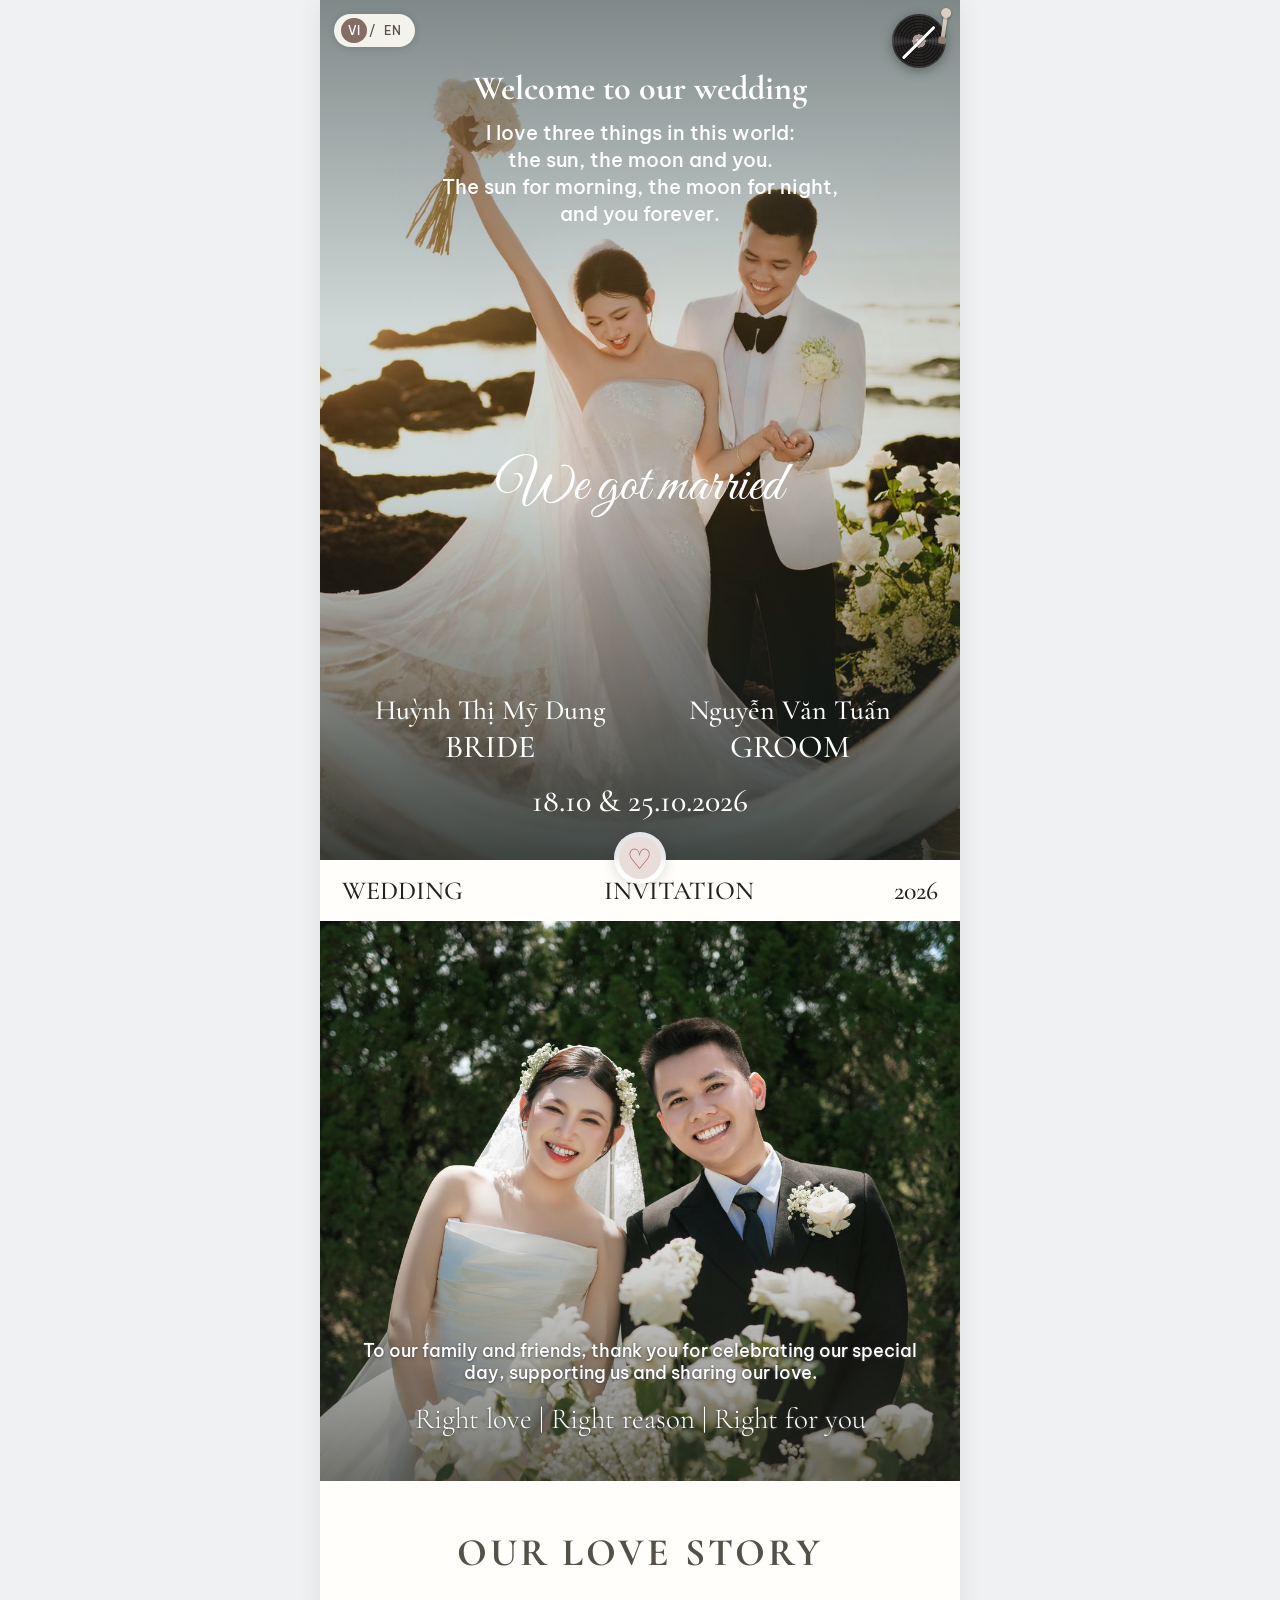
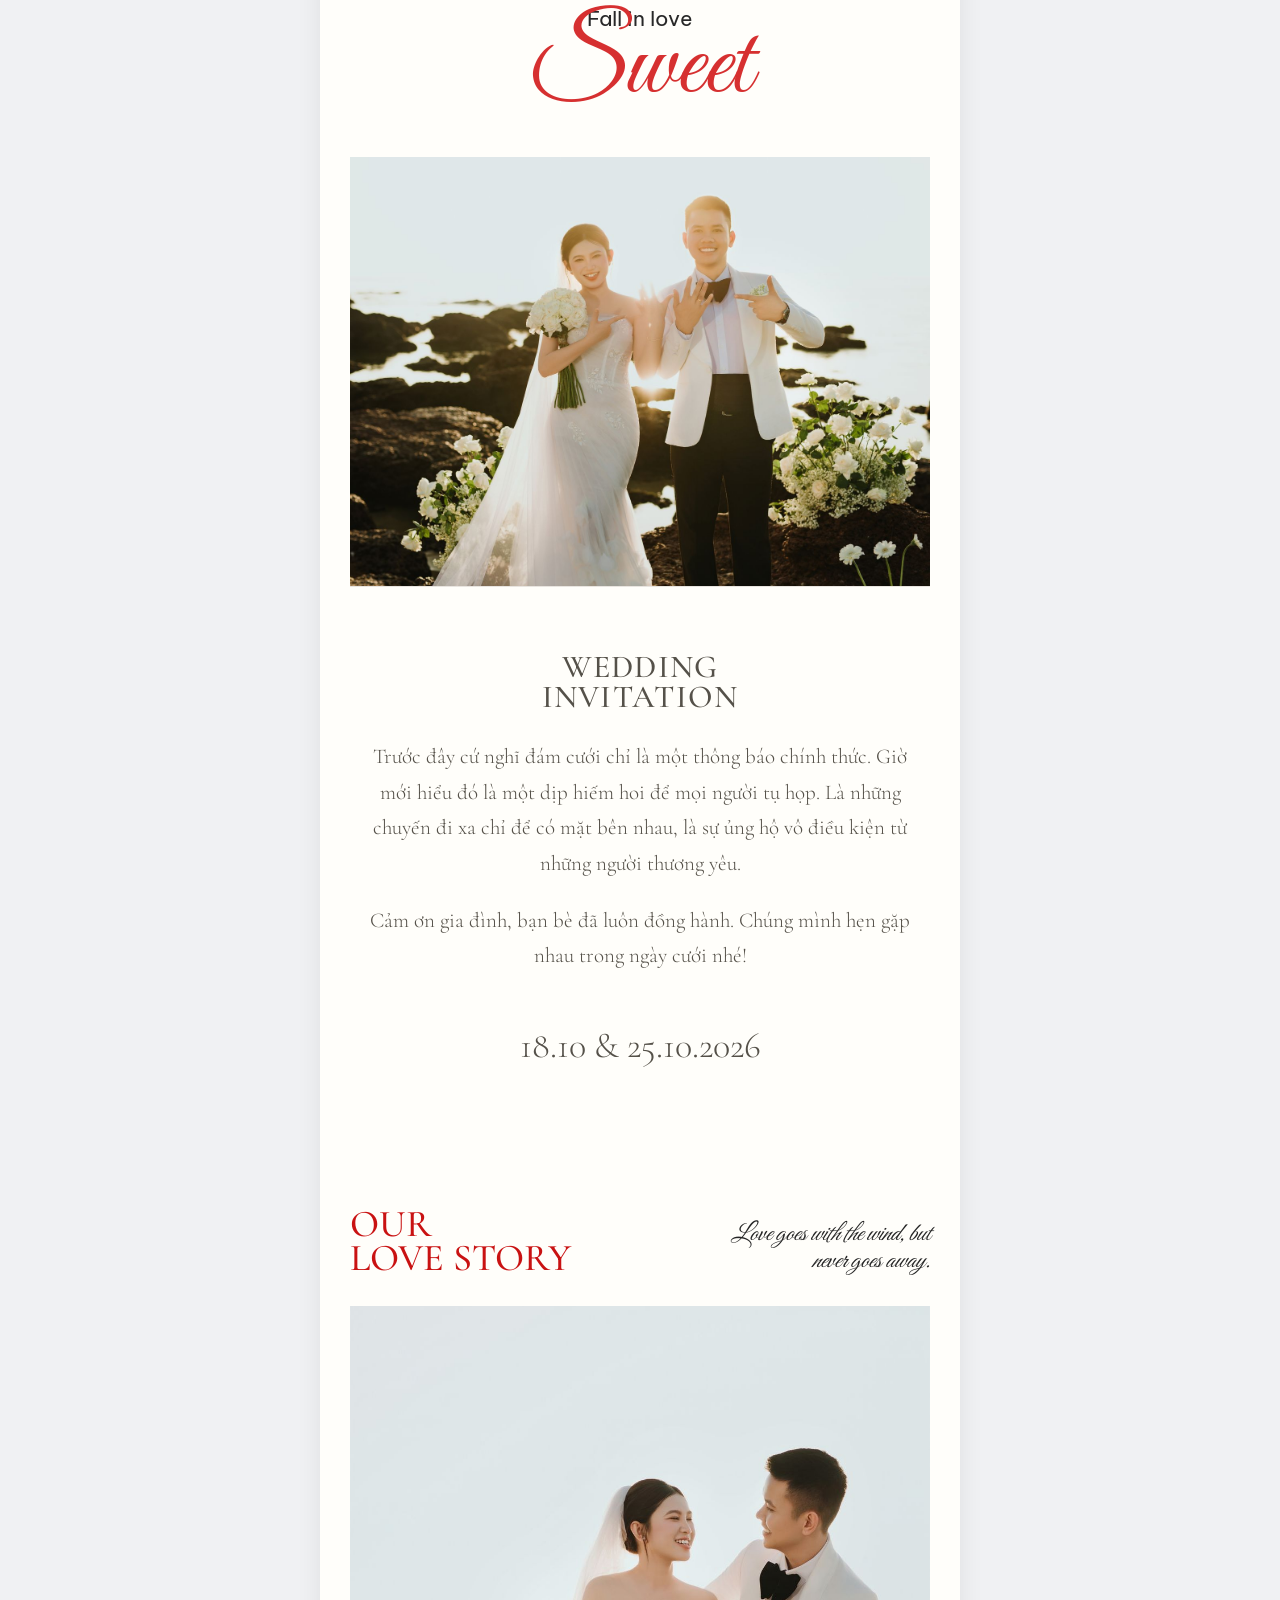
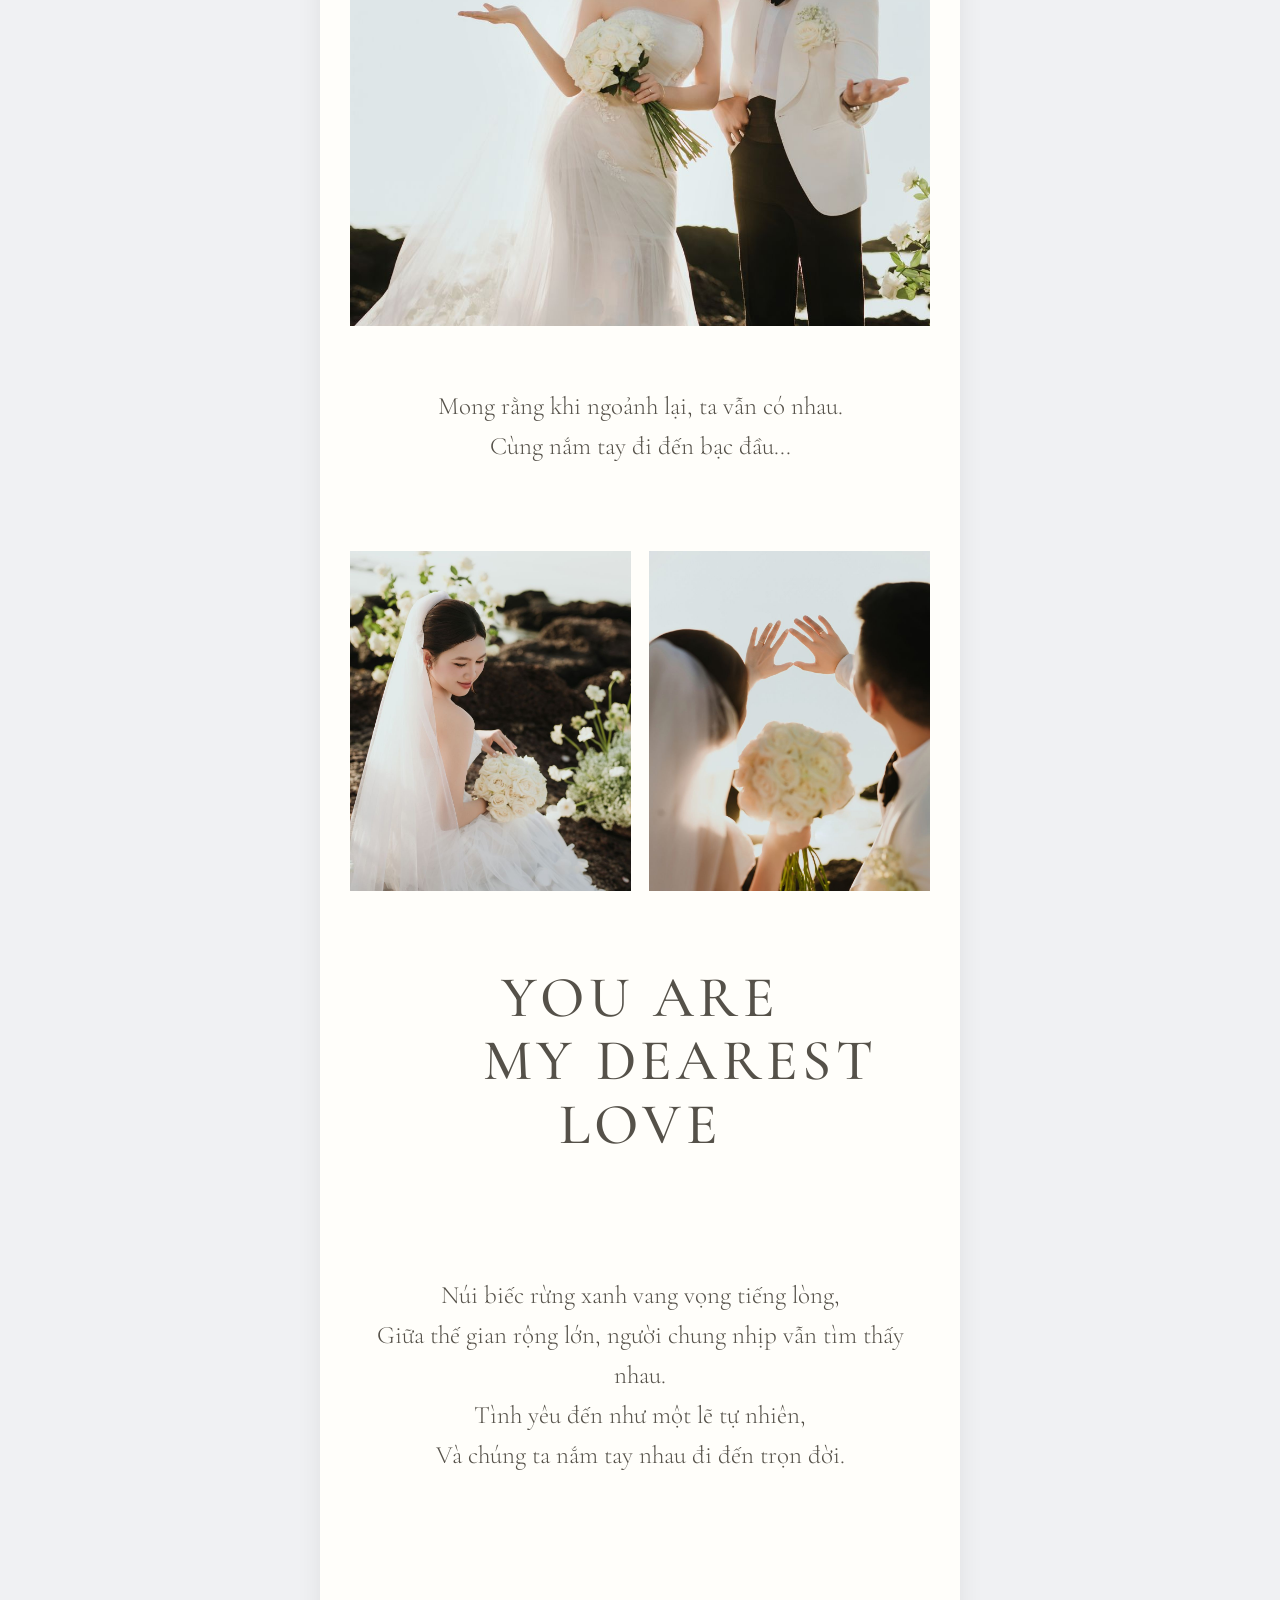
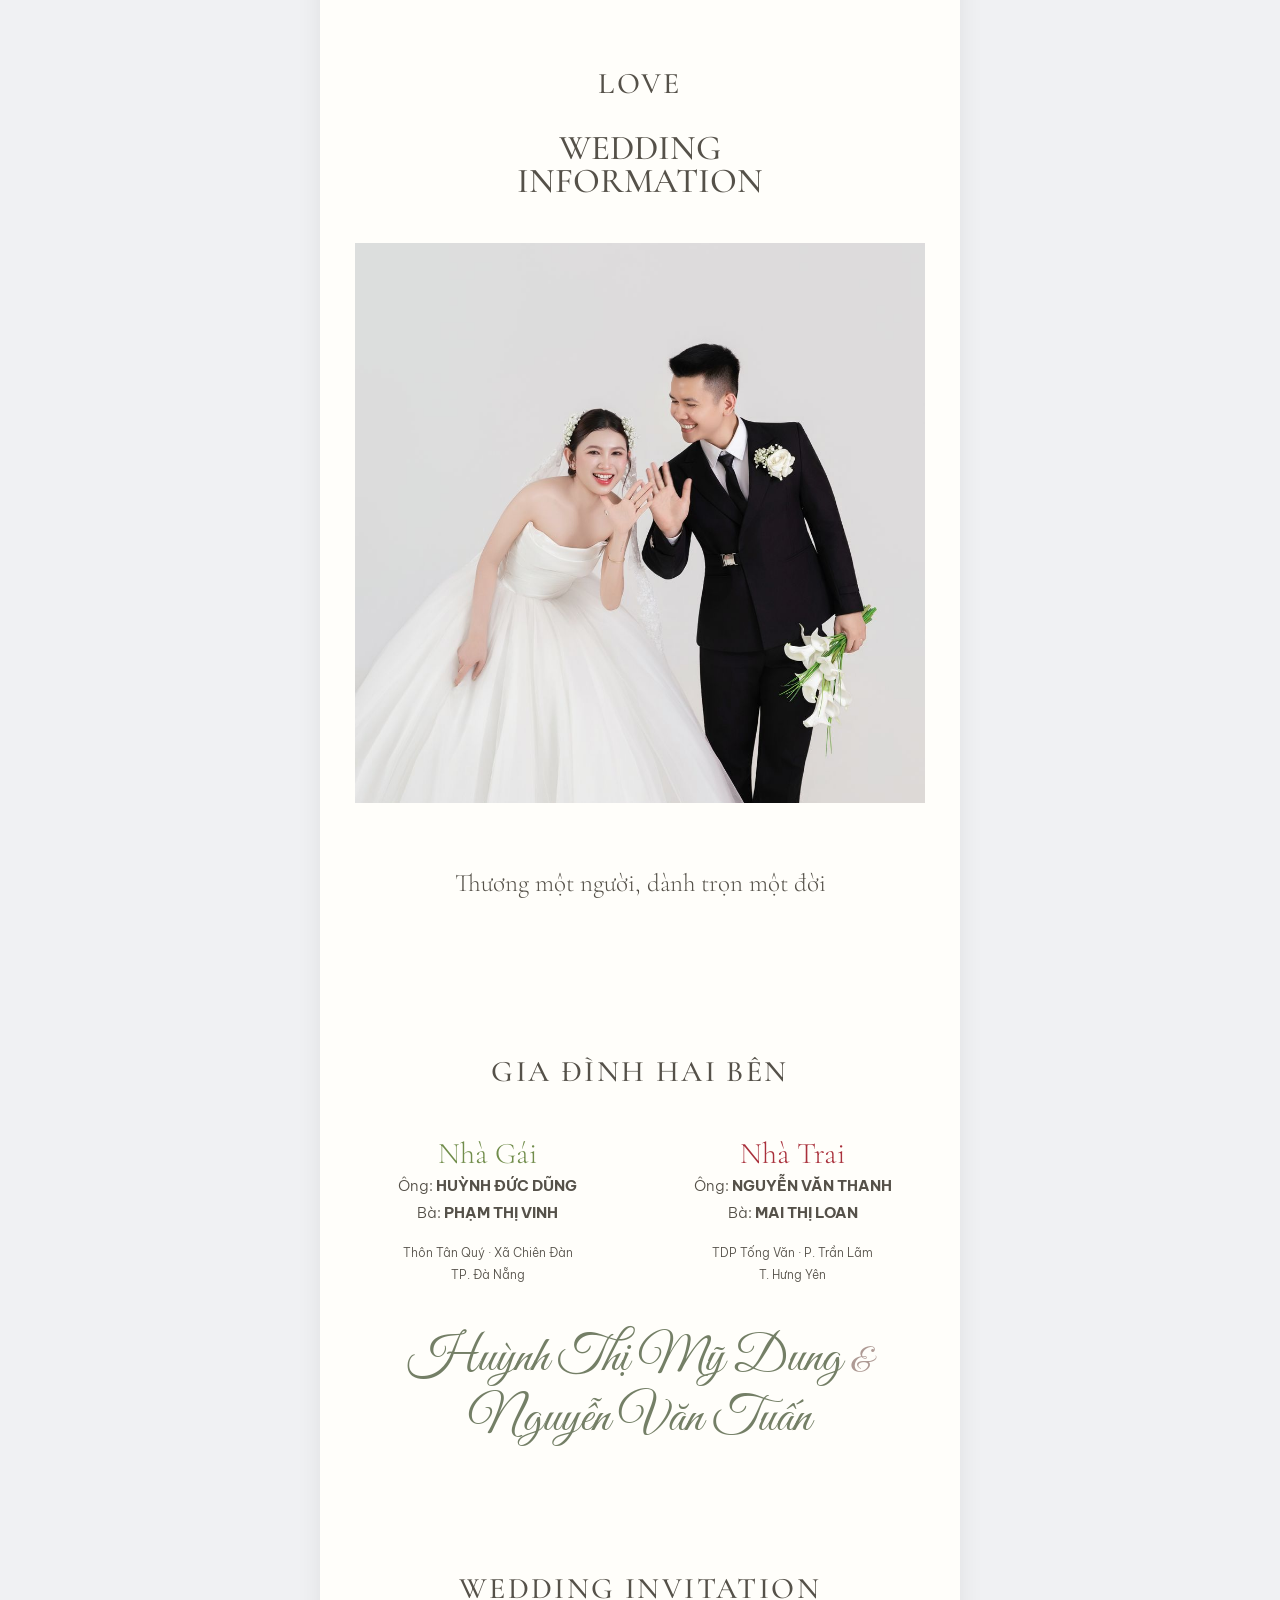
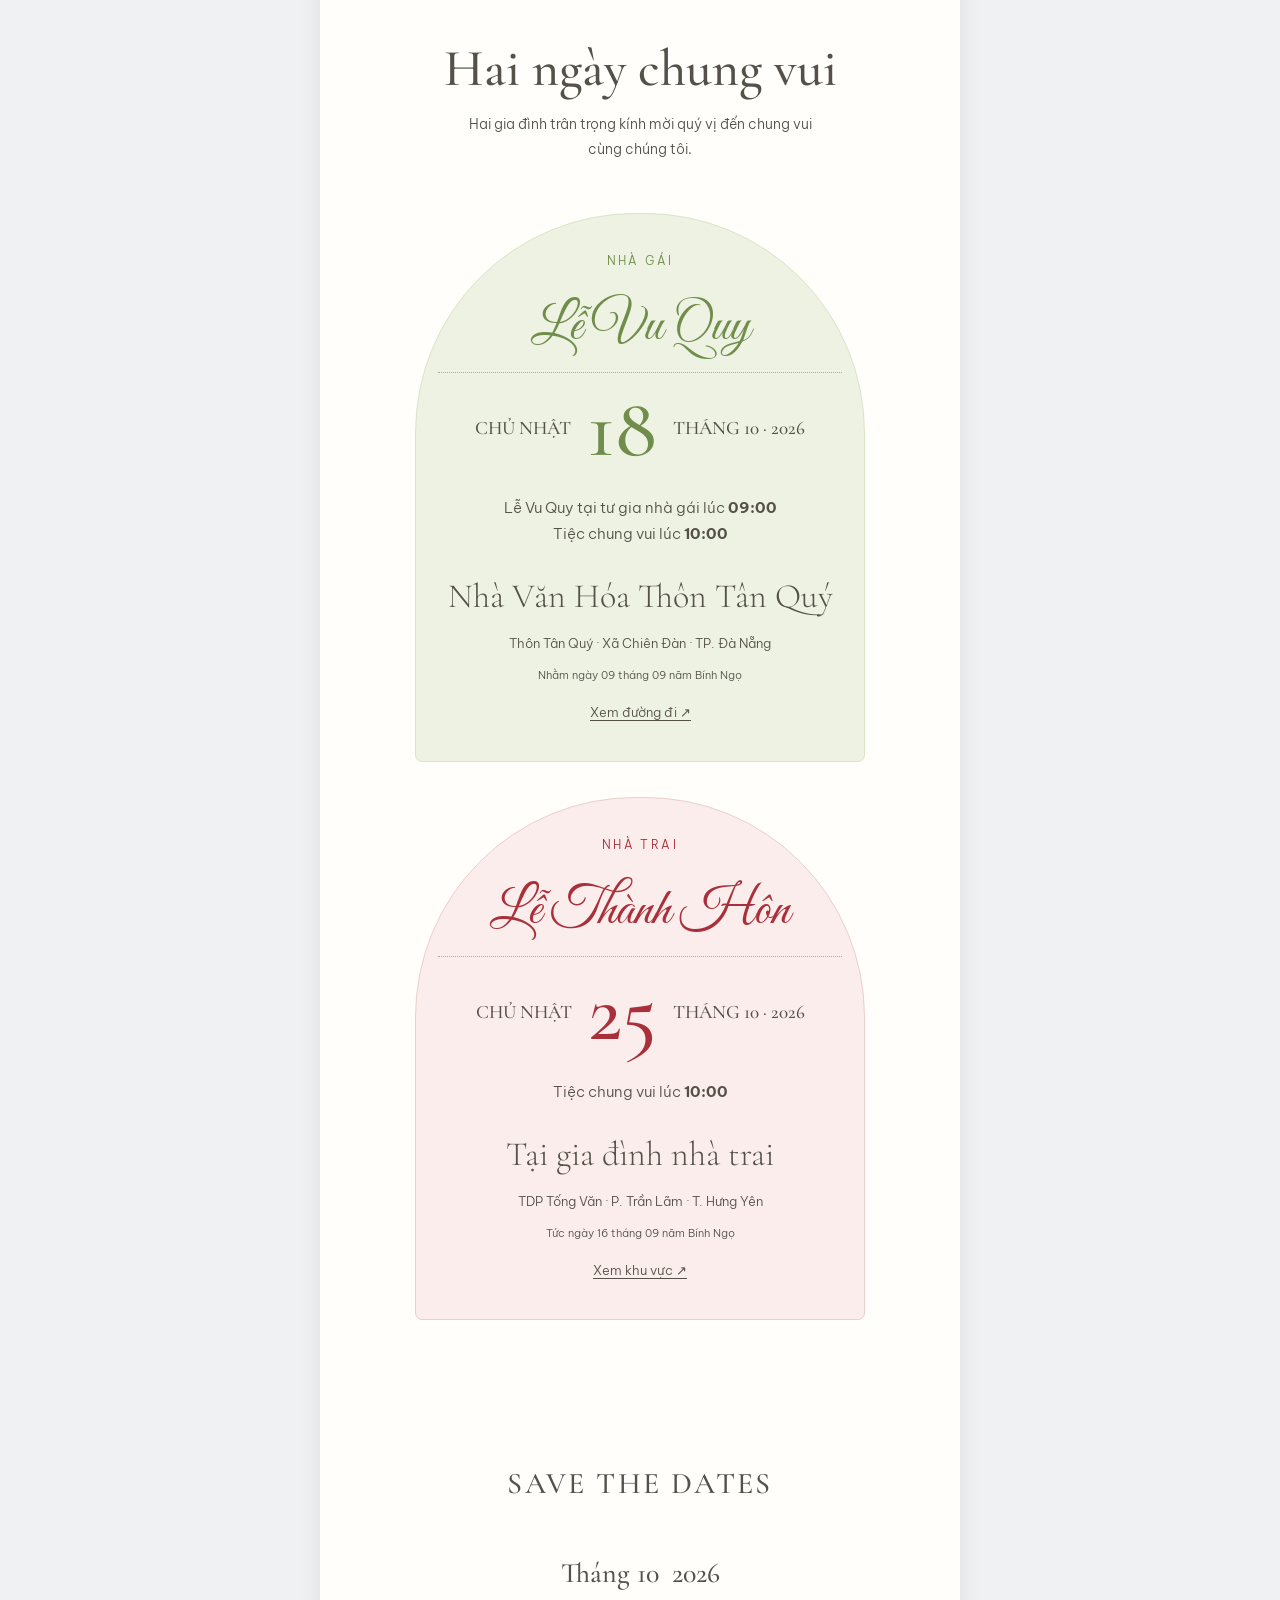
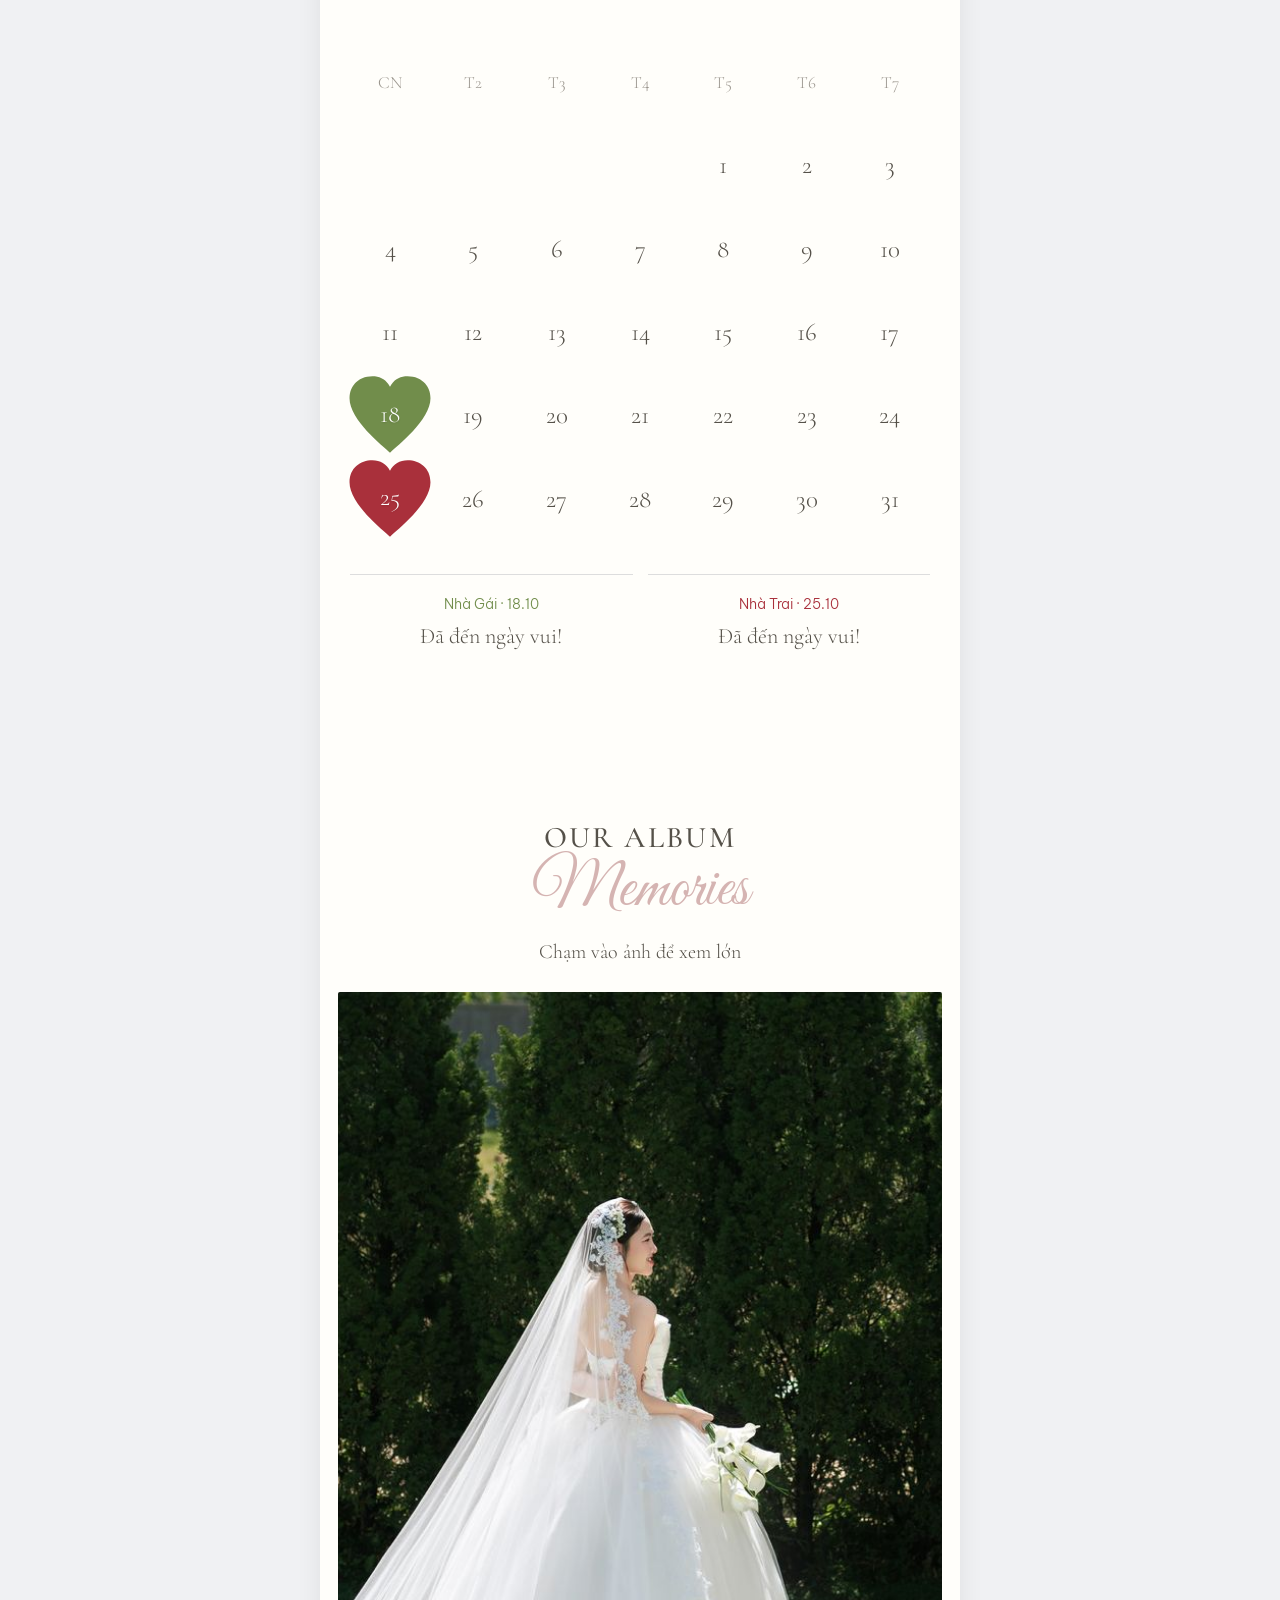
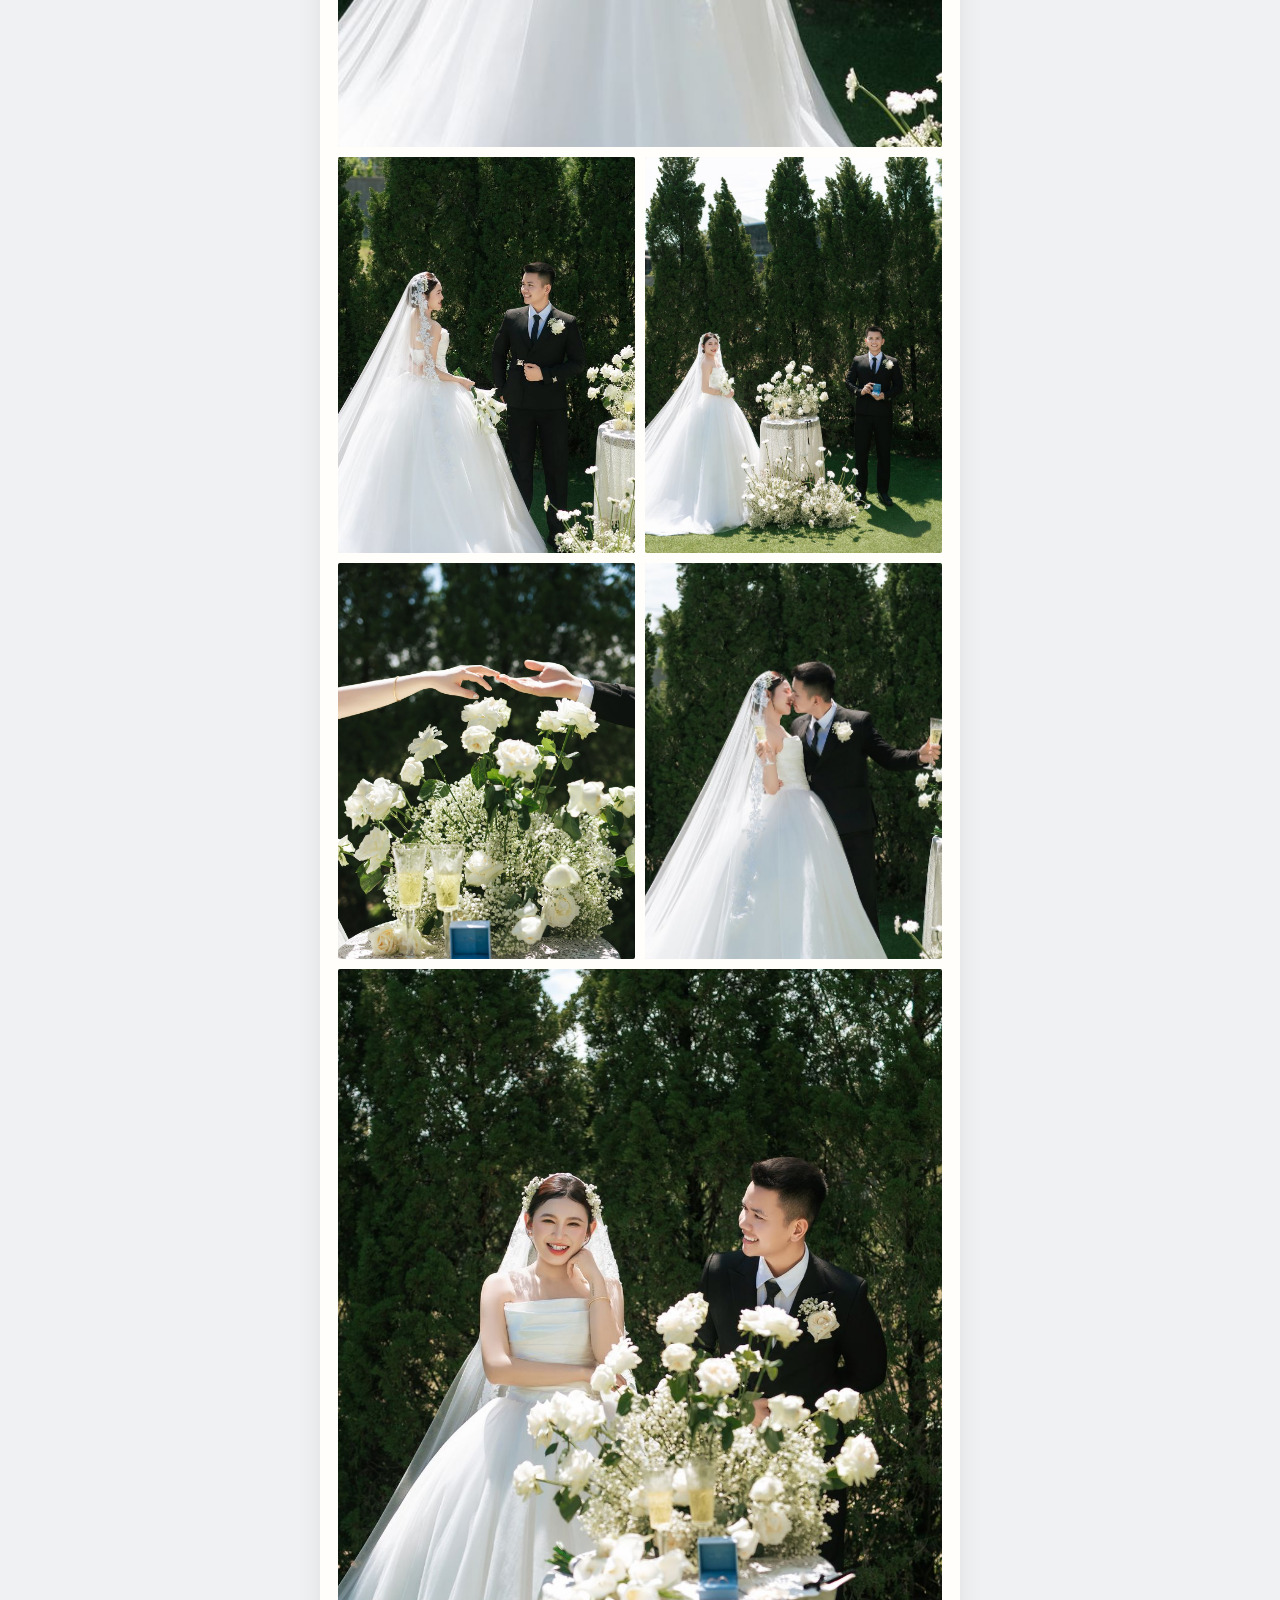
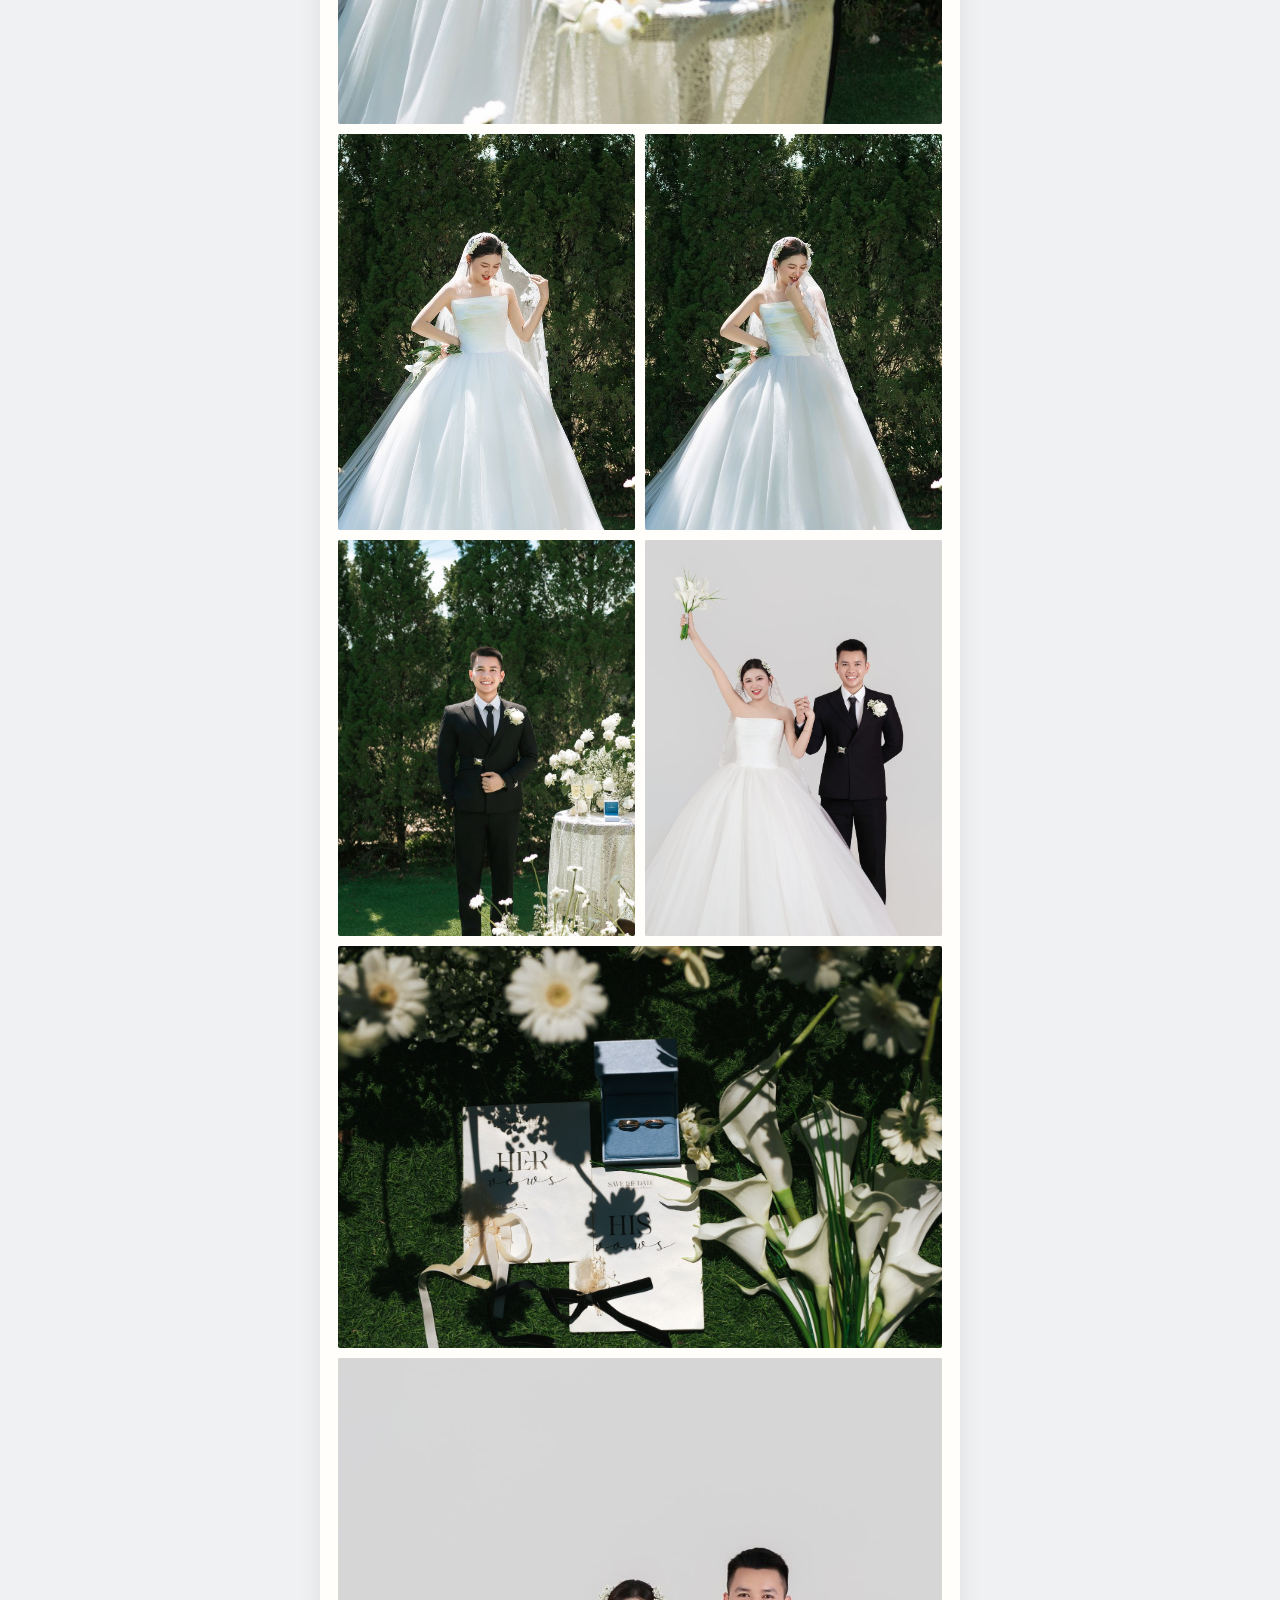
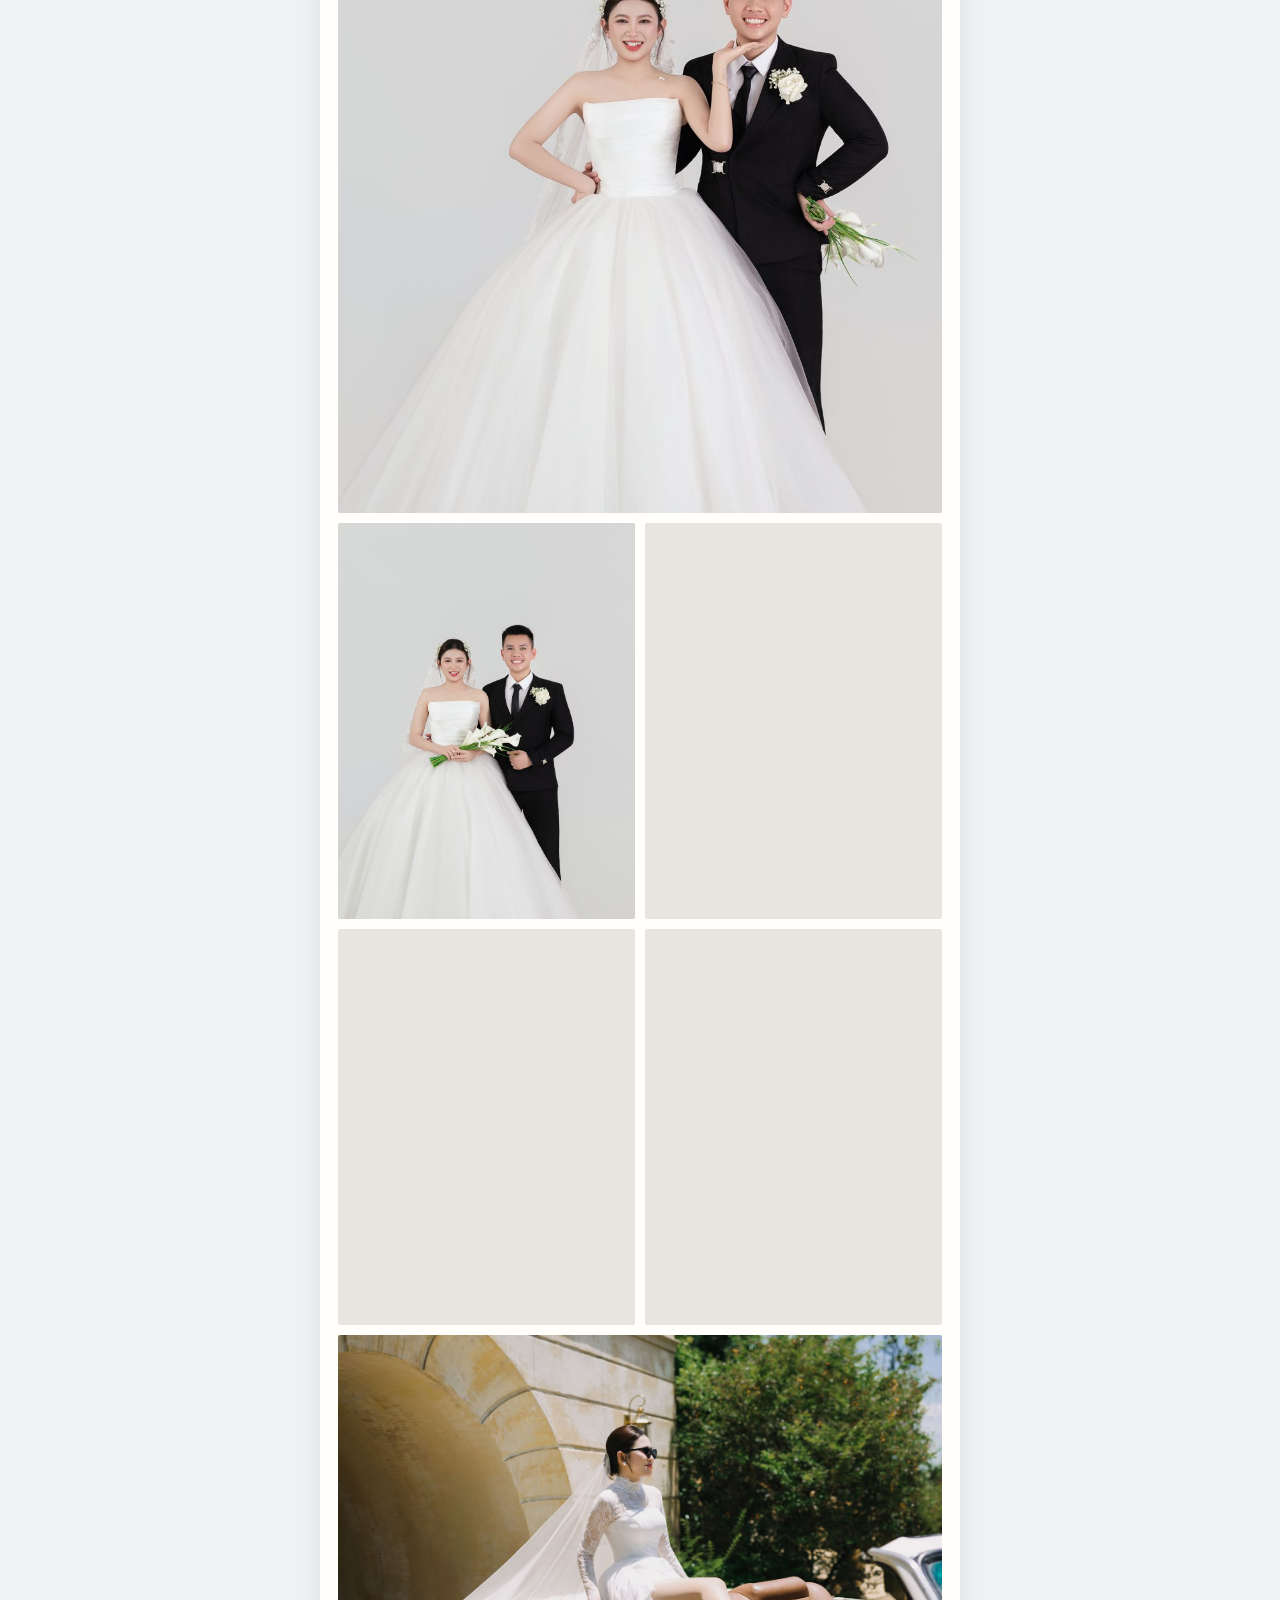
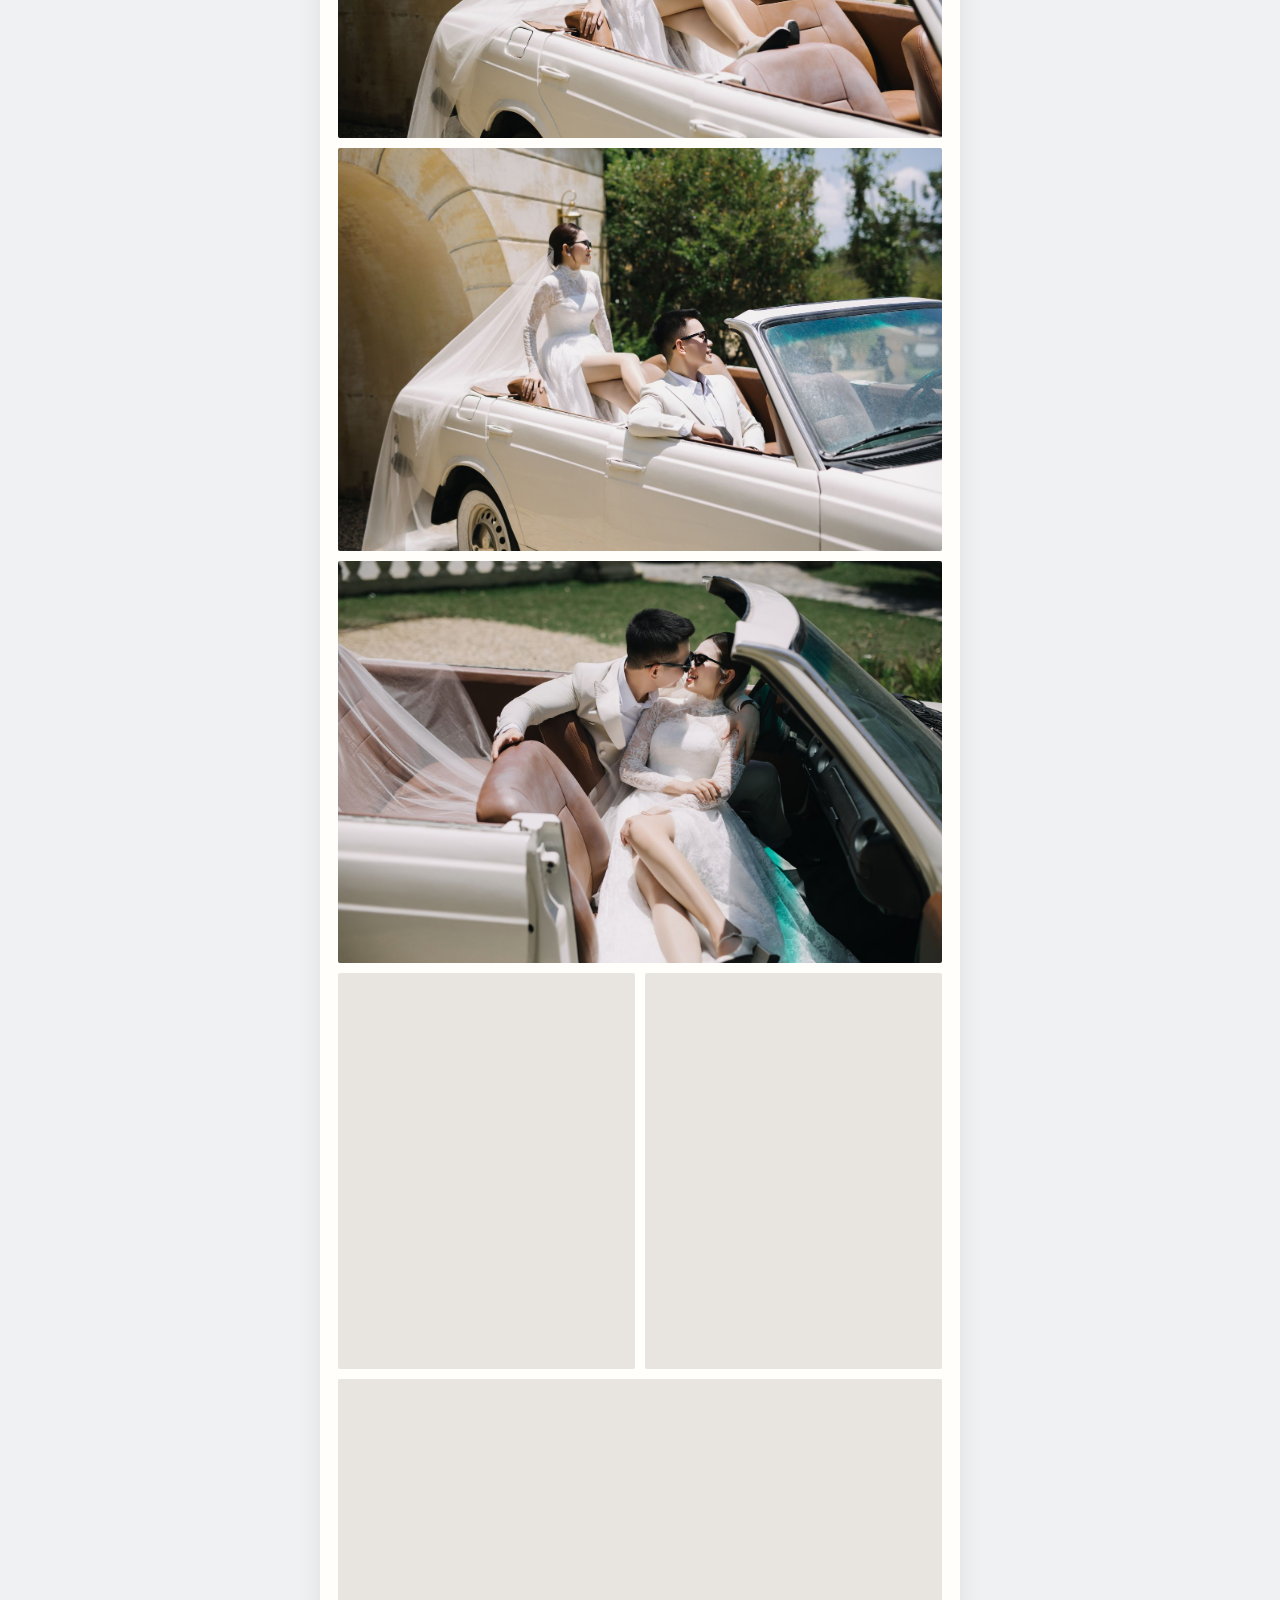
==== commit 4fe54ea3: "Update index.html" ====
--- a/index.html
+++ b/index.html
@@ -24,7 +24,7 @@
     <link rel="stylesheet" href="styles.css?v=20260926b" />
     <link rel="stylesheet" href="toolbar.css?v=20260926b" />
     <link rel="stylesheet" href="reference-fonts.css?v=20260926b" />
-    <link rel="stylesheet" href="photos.css?v=20260927a" />
+    <link rel="stylesheet" href="photos.css?v=20260927b" />
     <link rel="stylesheet" href="calendar-hearts.css?v=20260926b" />
     <link rel="stylesheet" href="music.css?v=20260927a" />
     <script defer src="i18n.js?v=20260926b"></script>
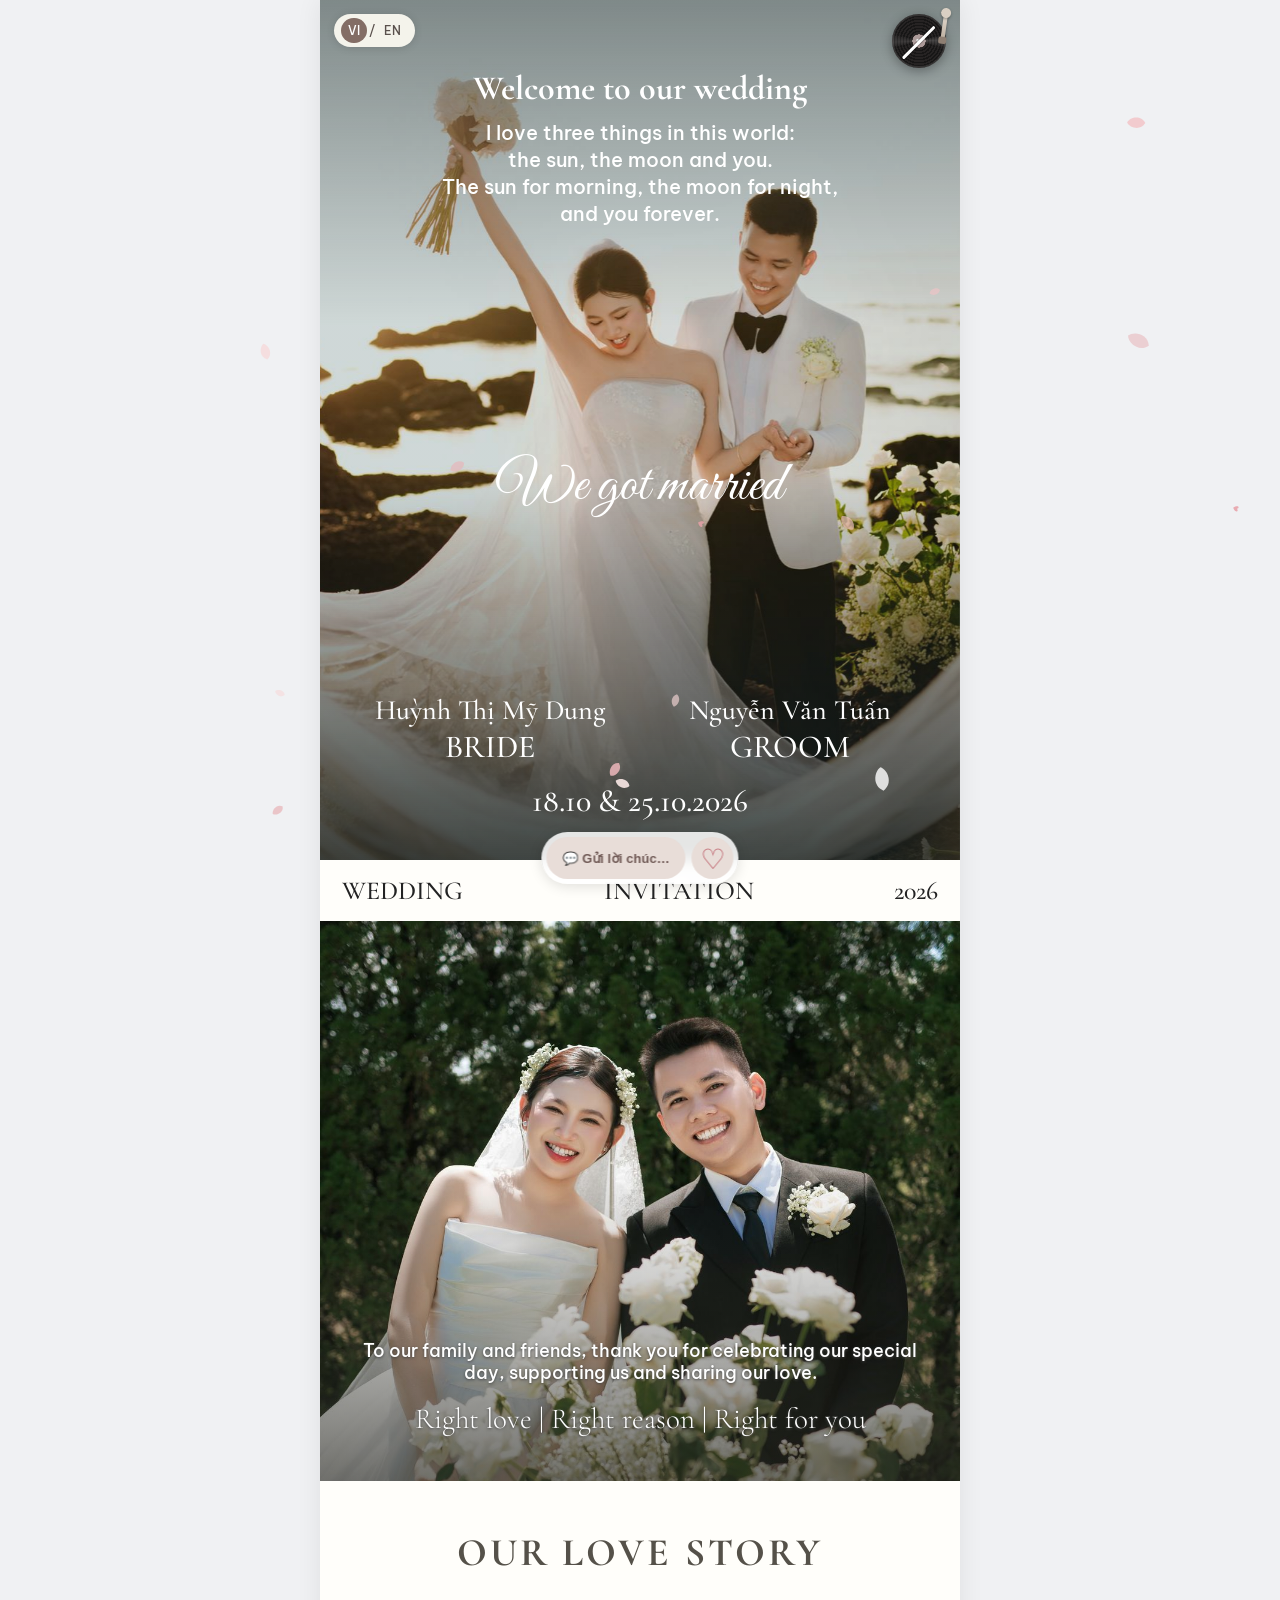
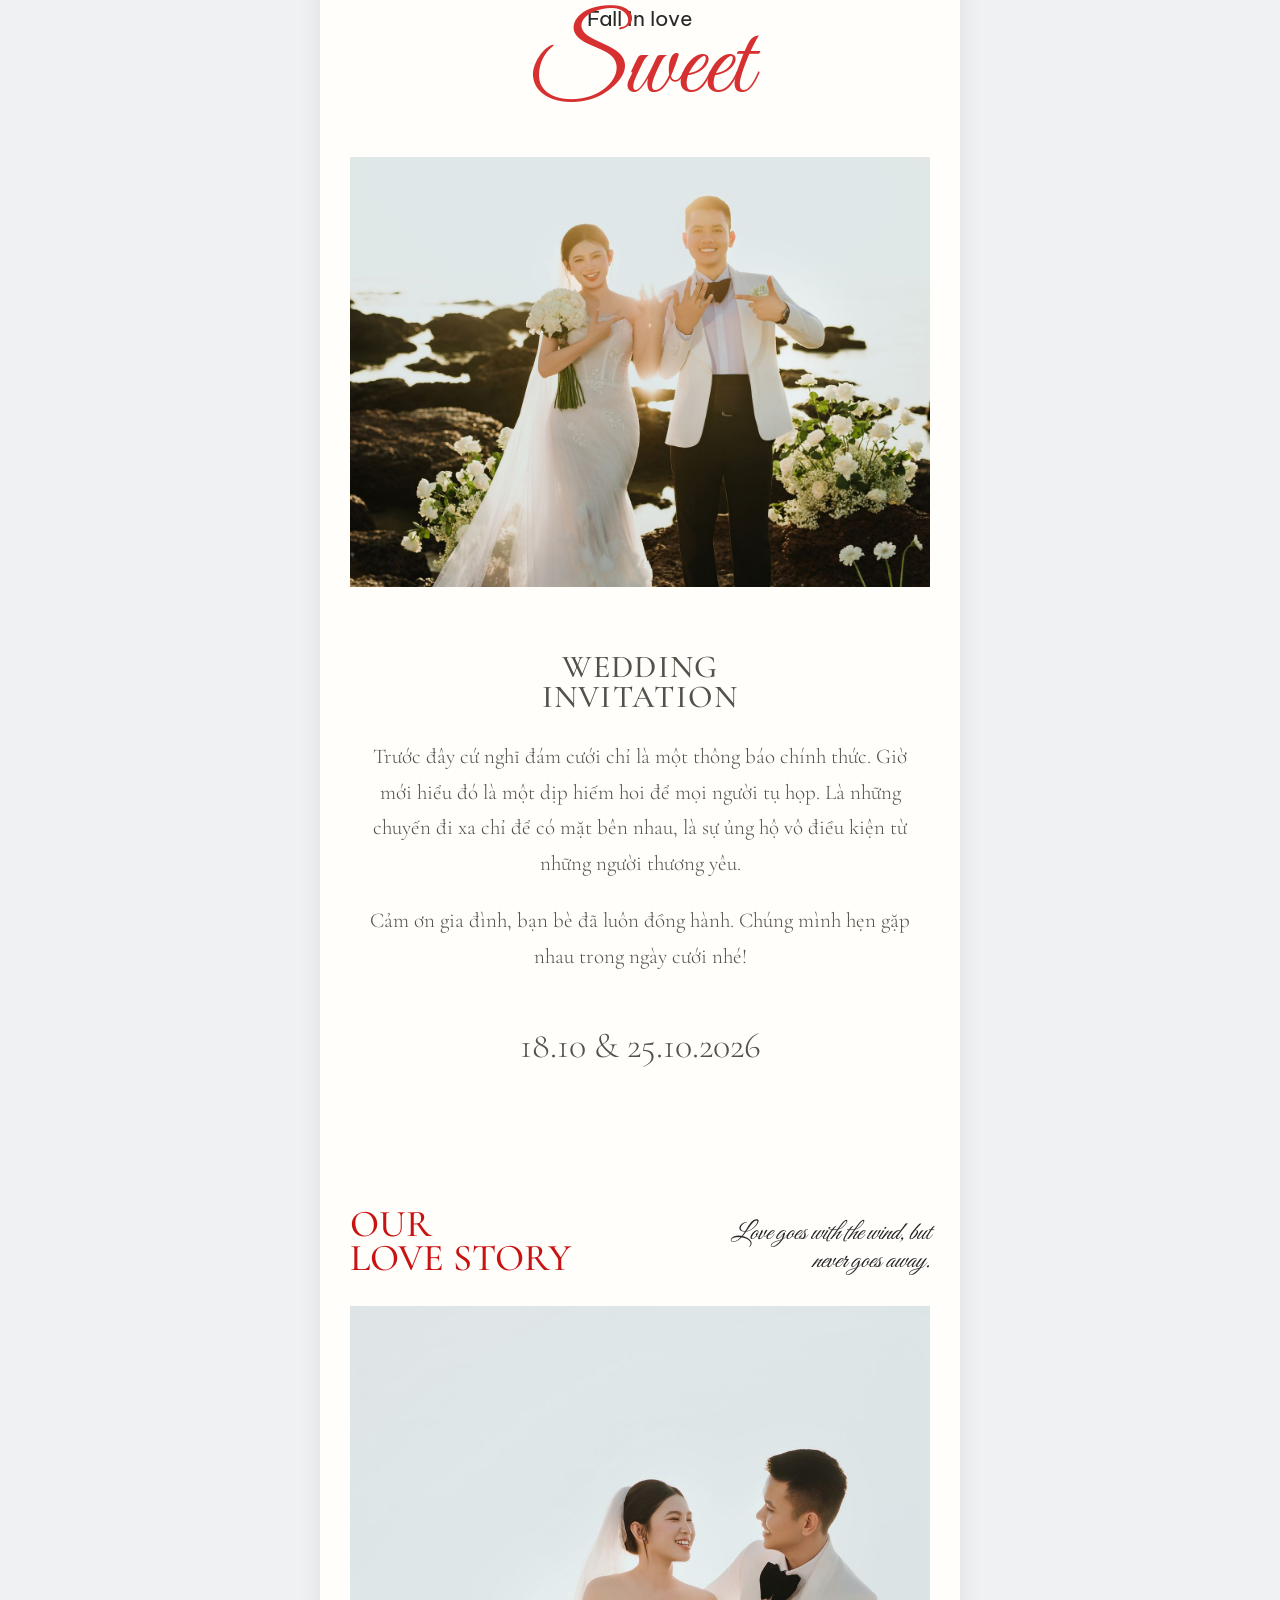
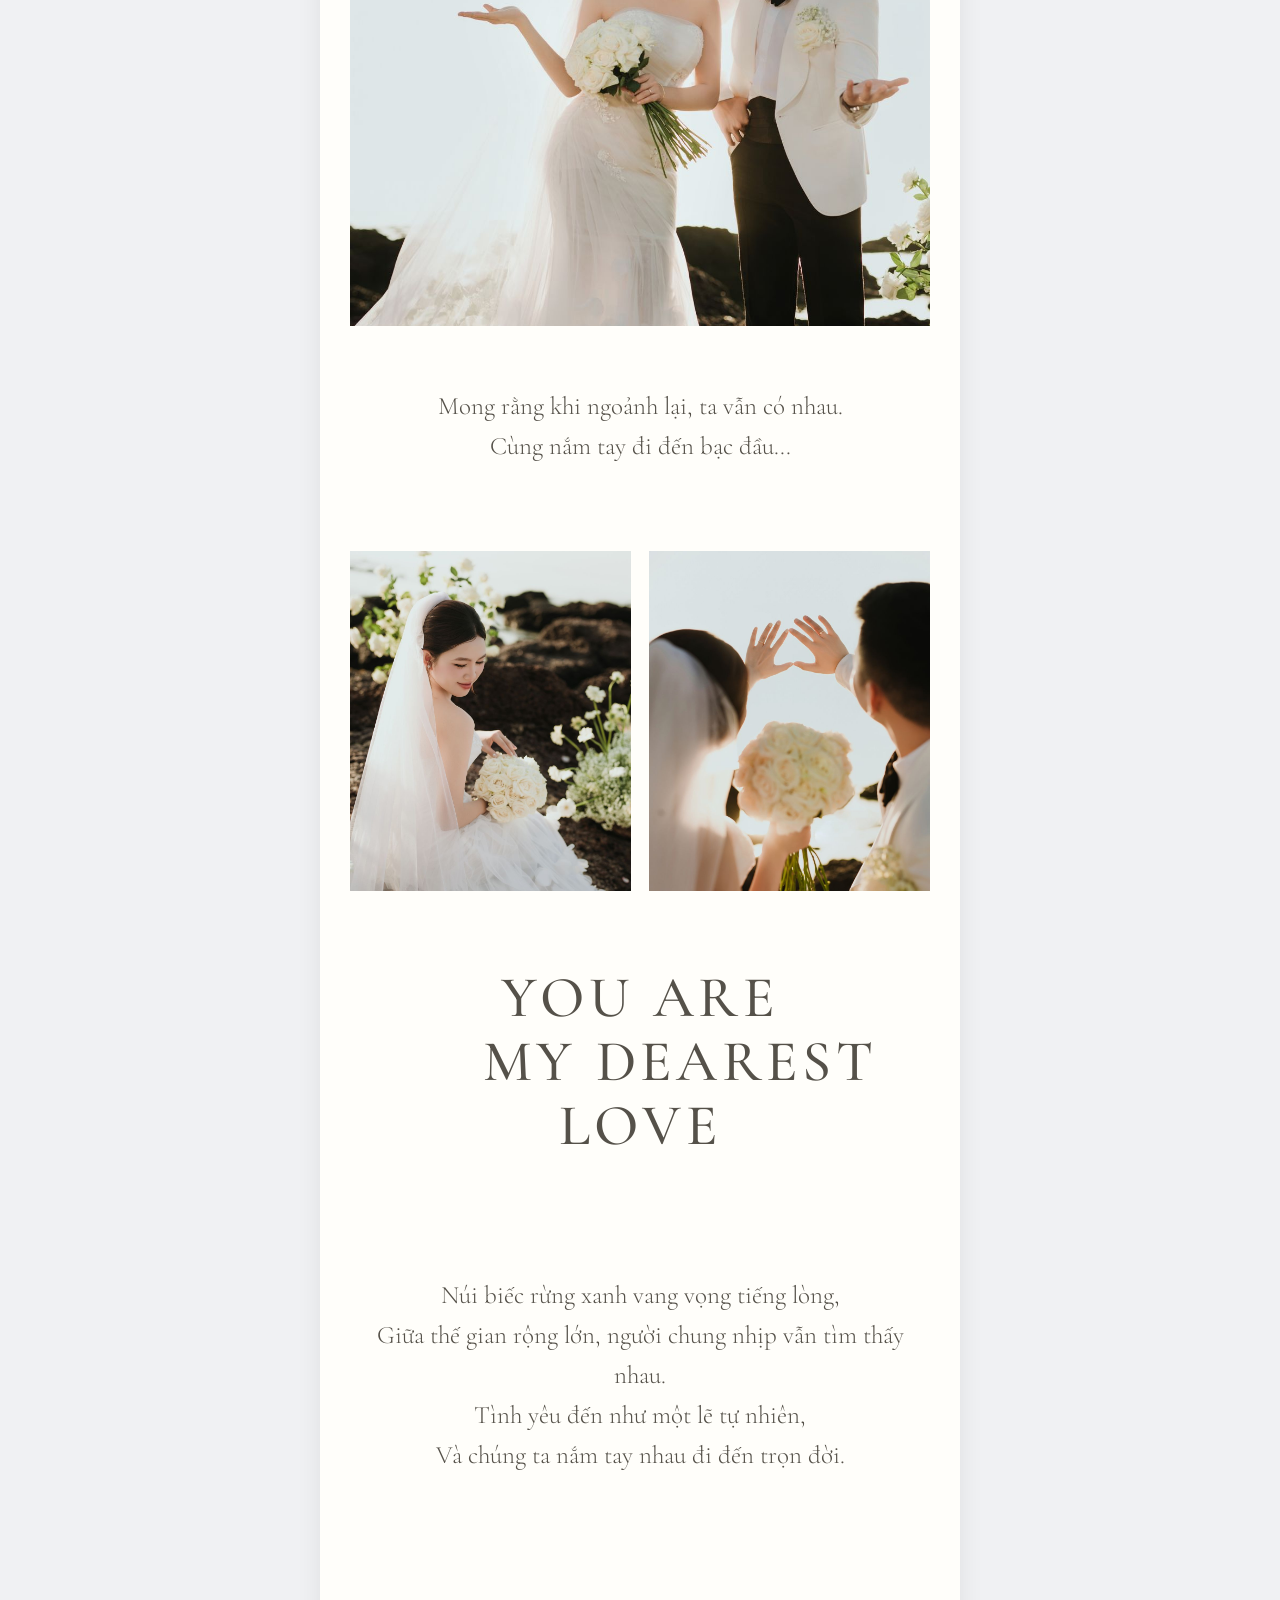
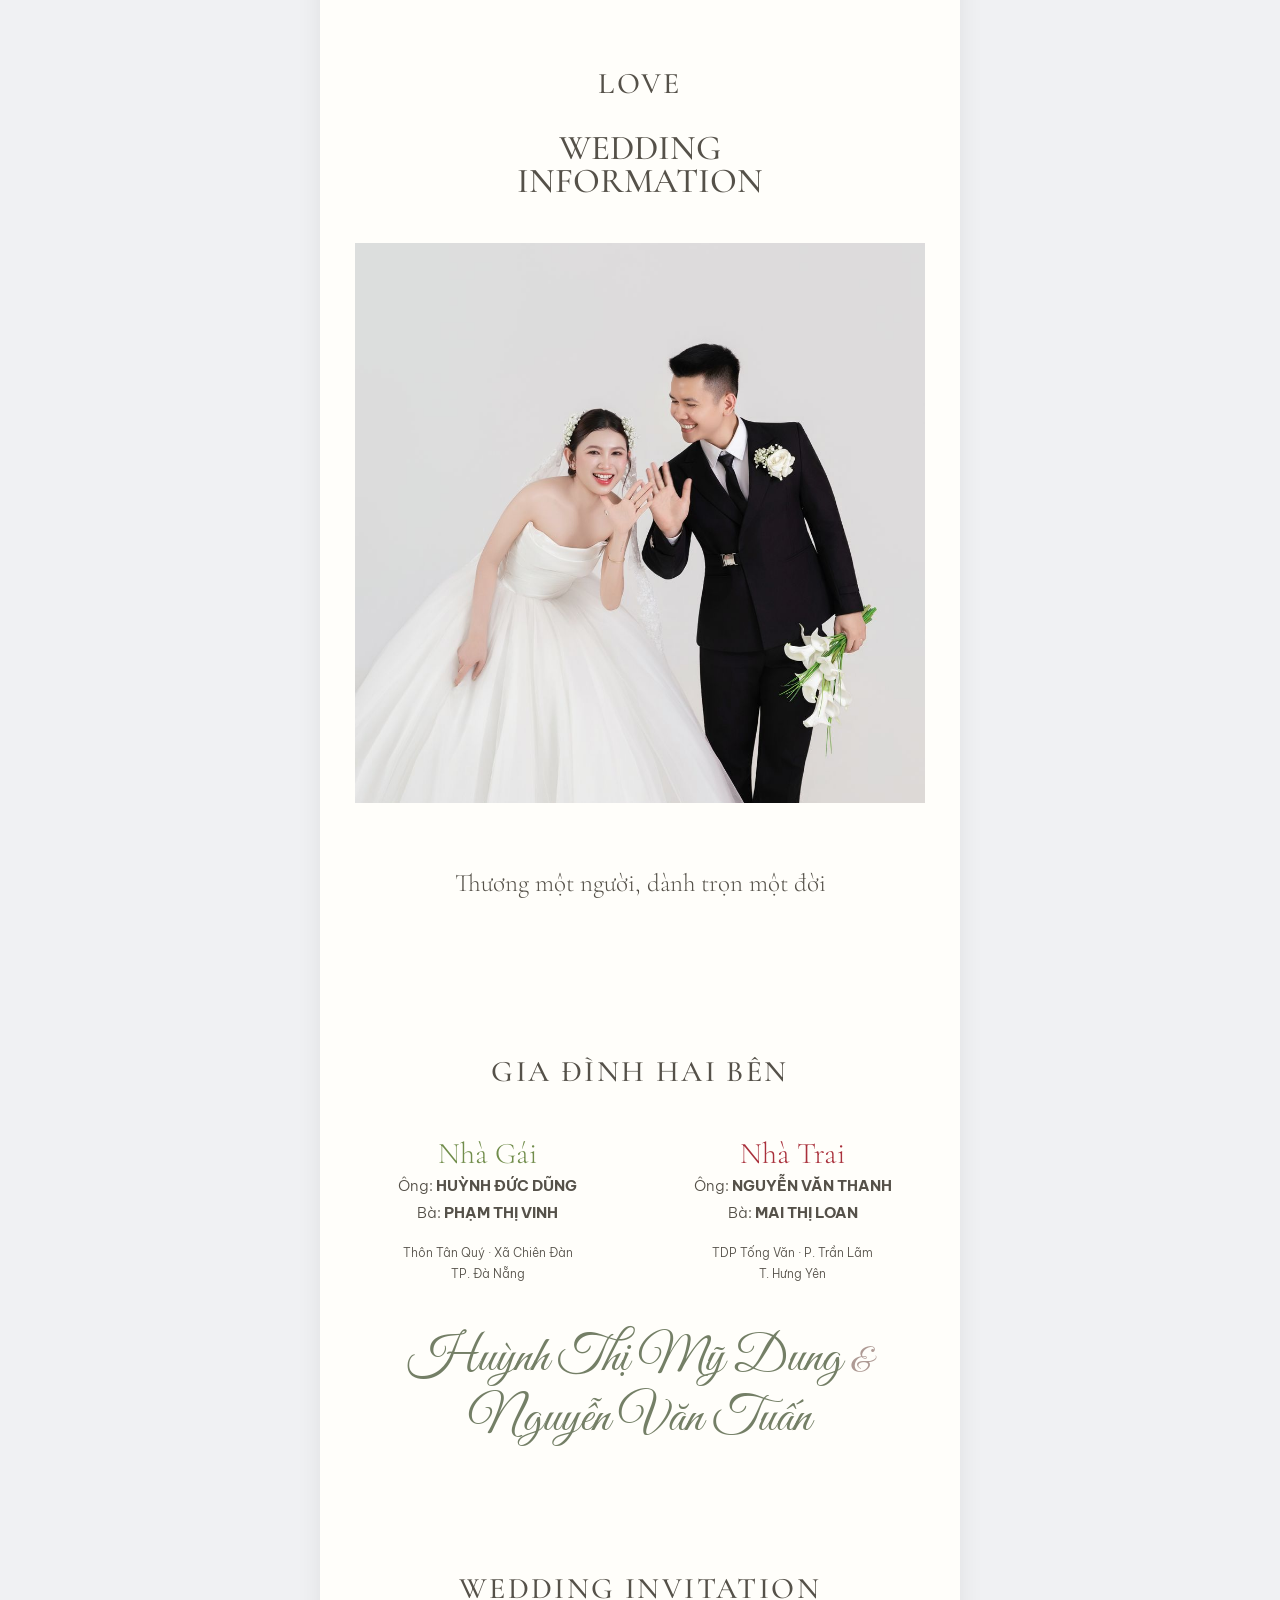
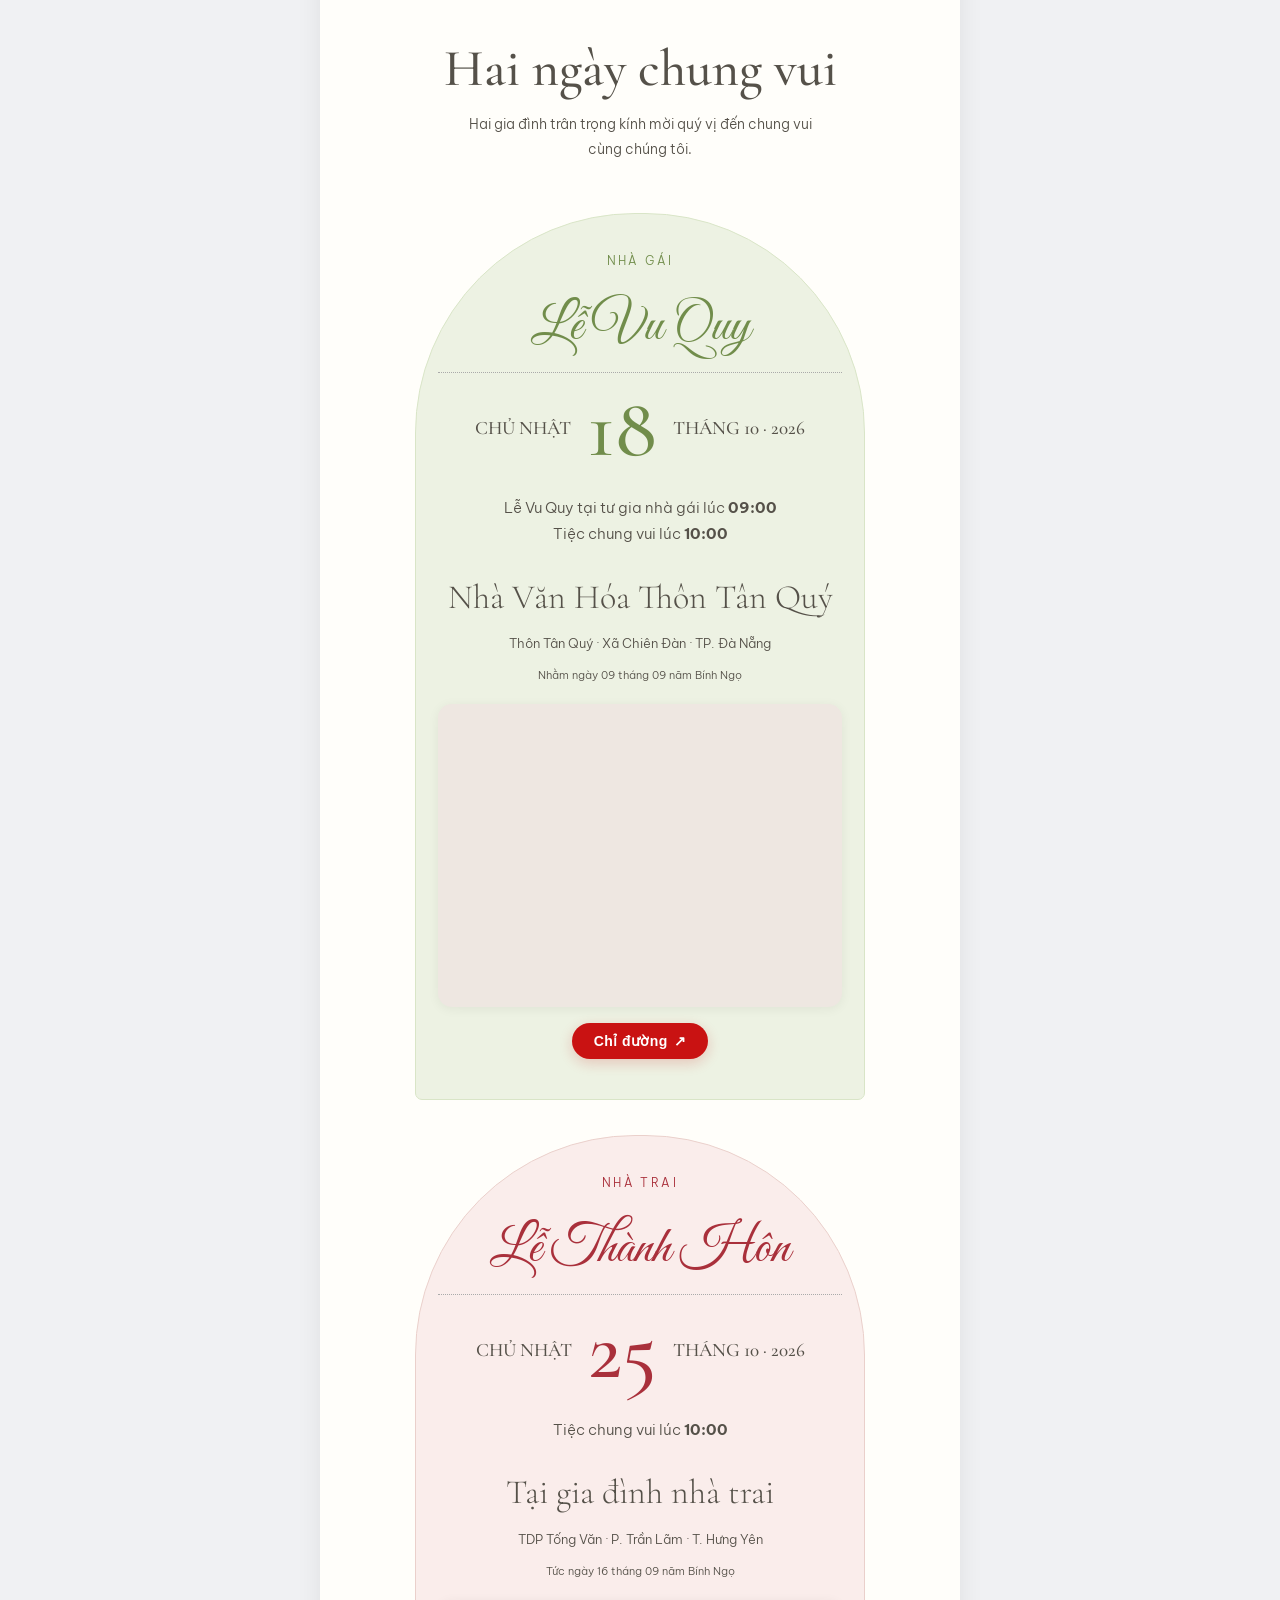
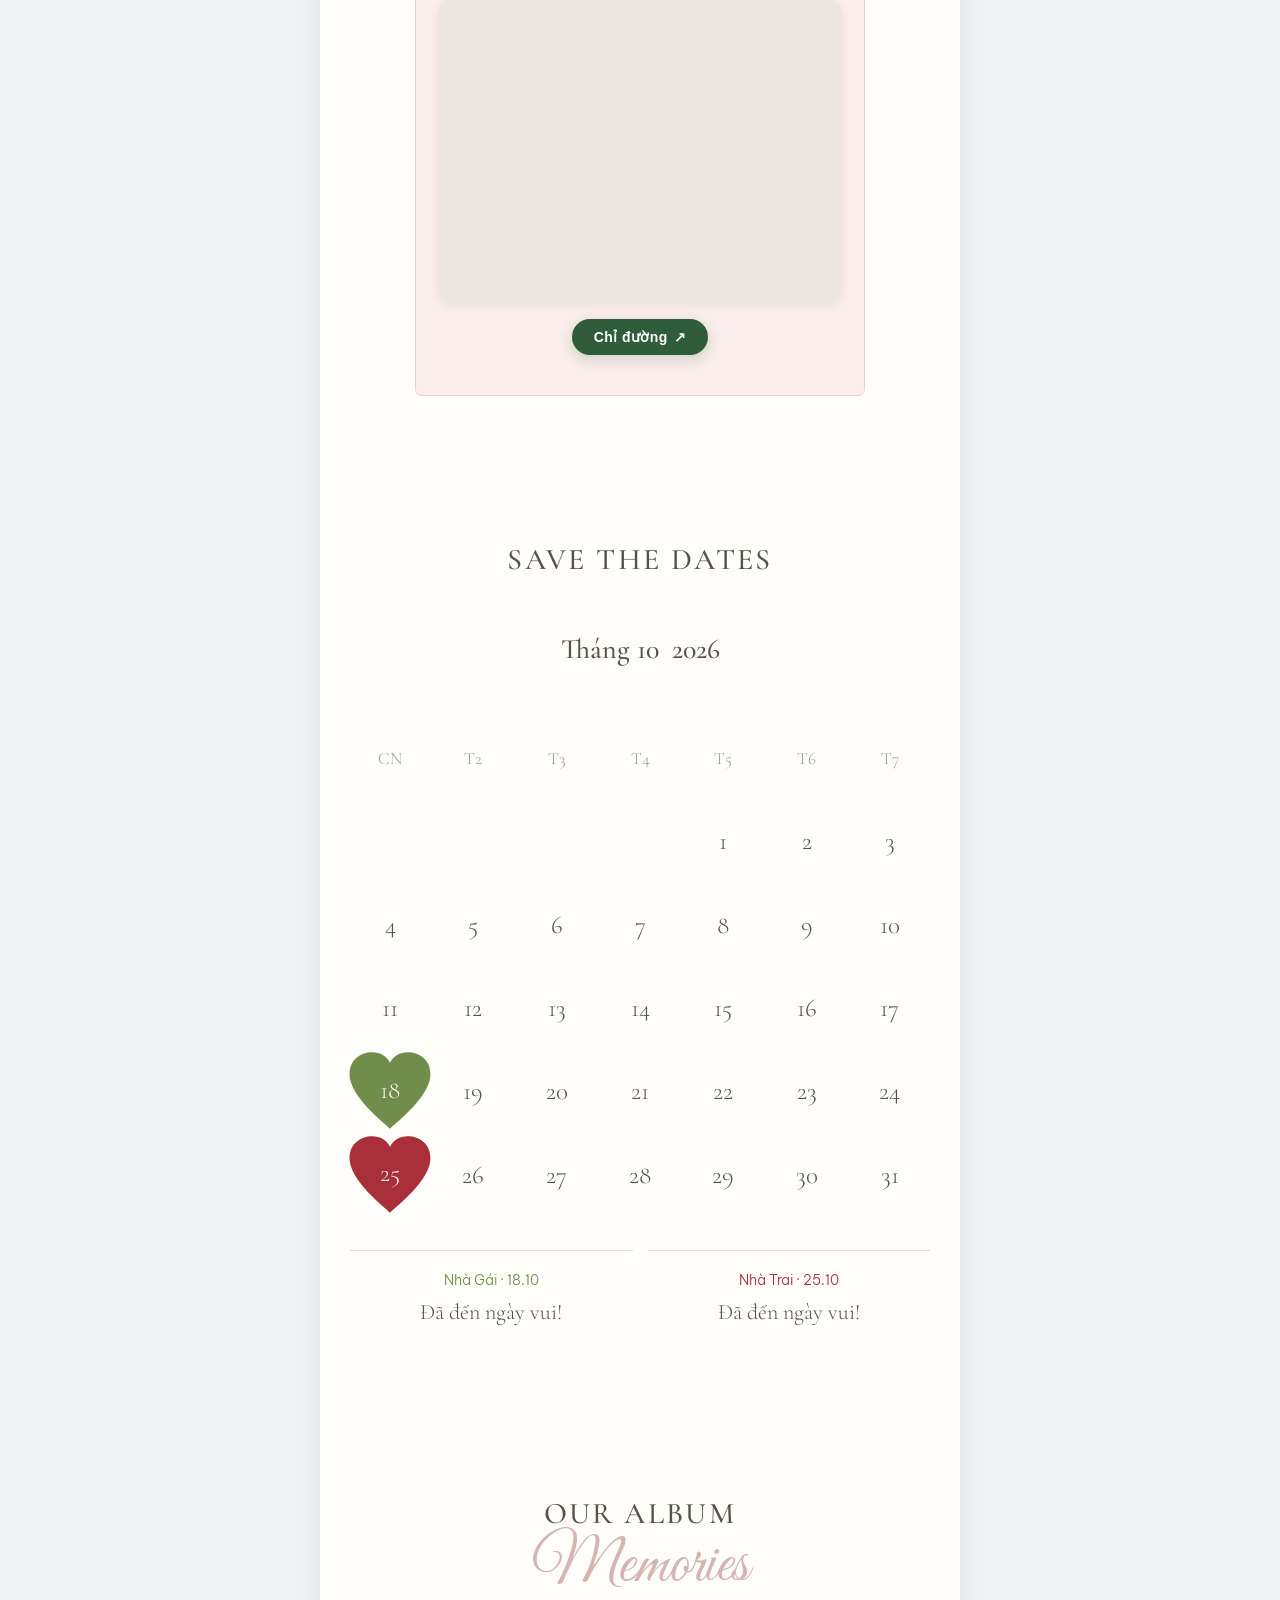
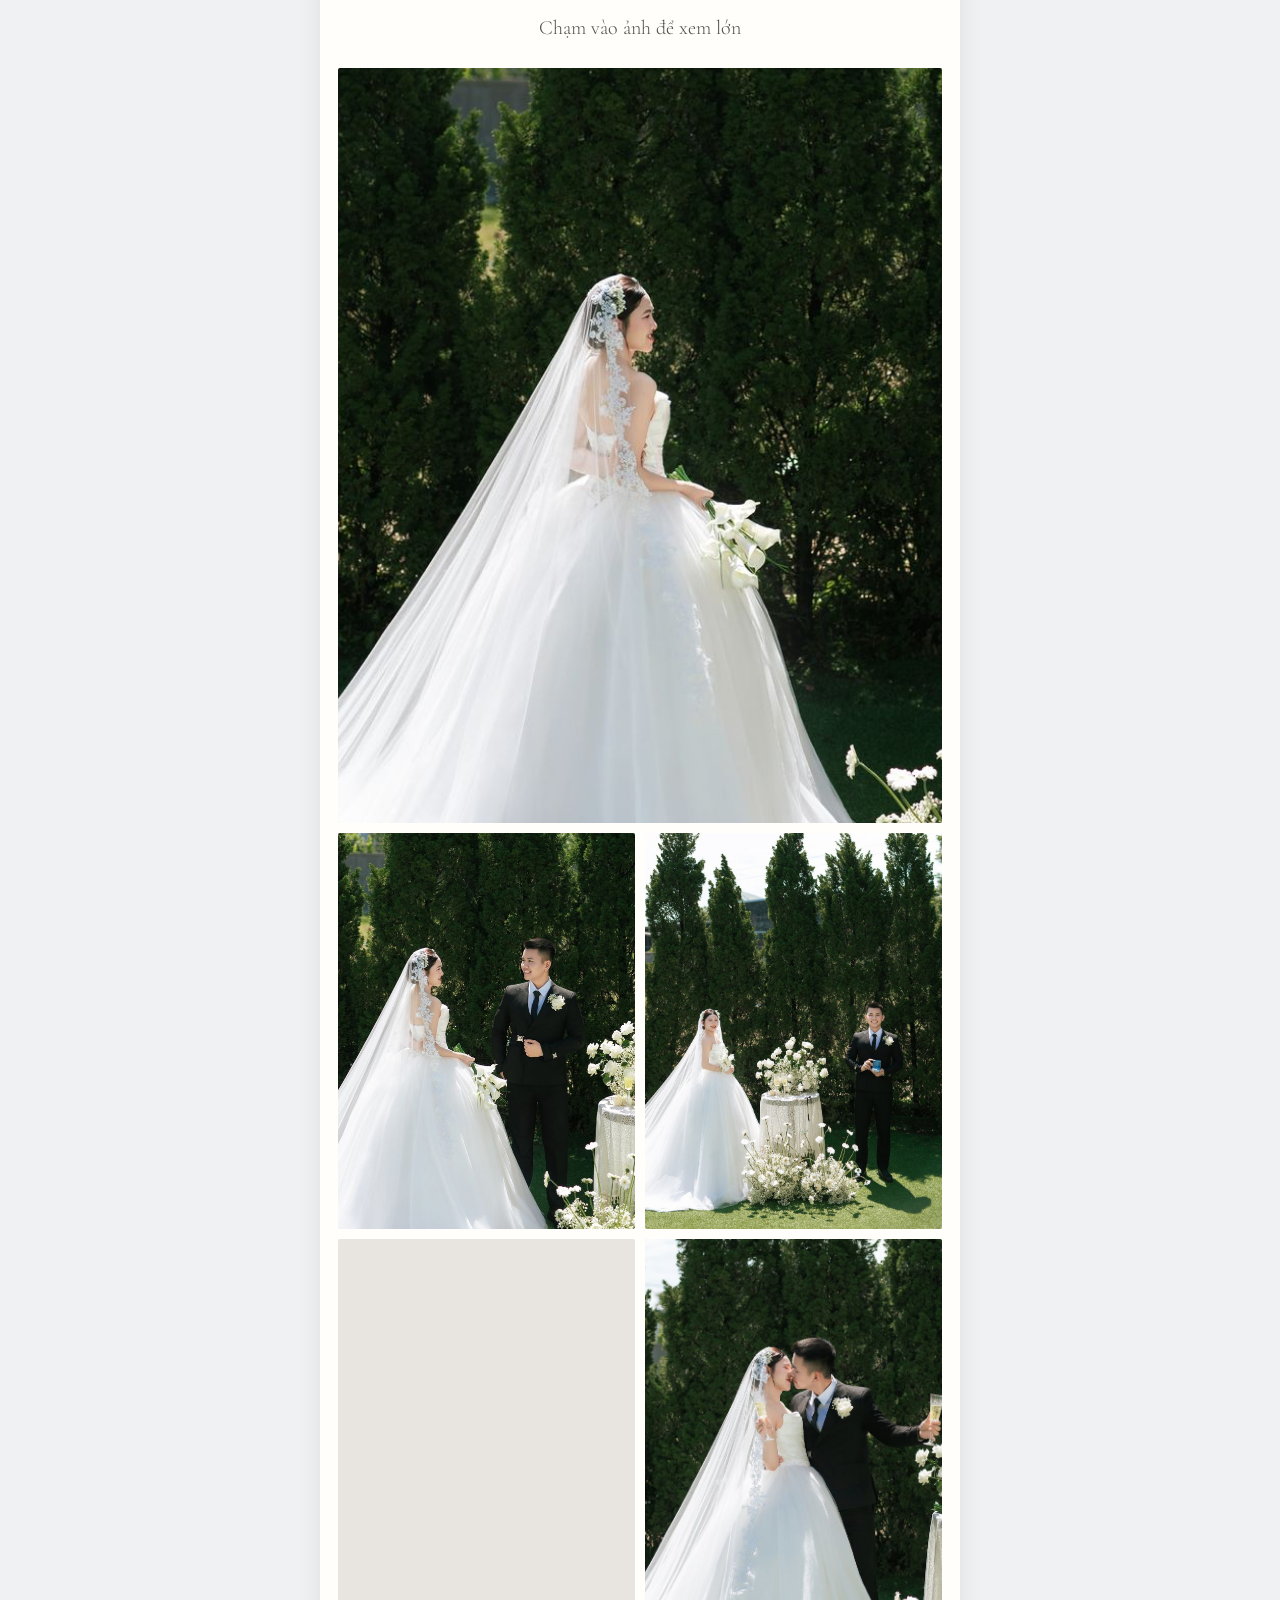
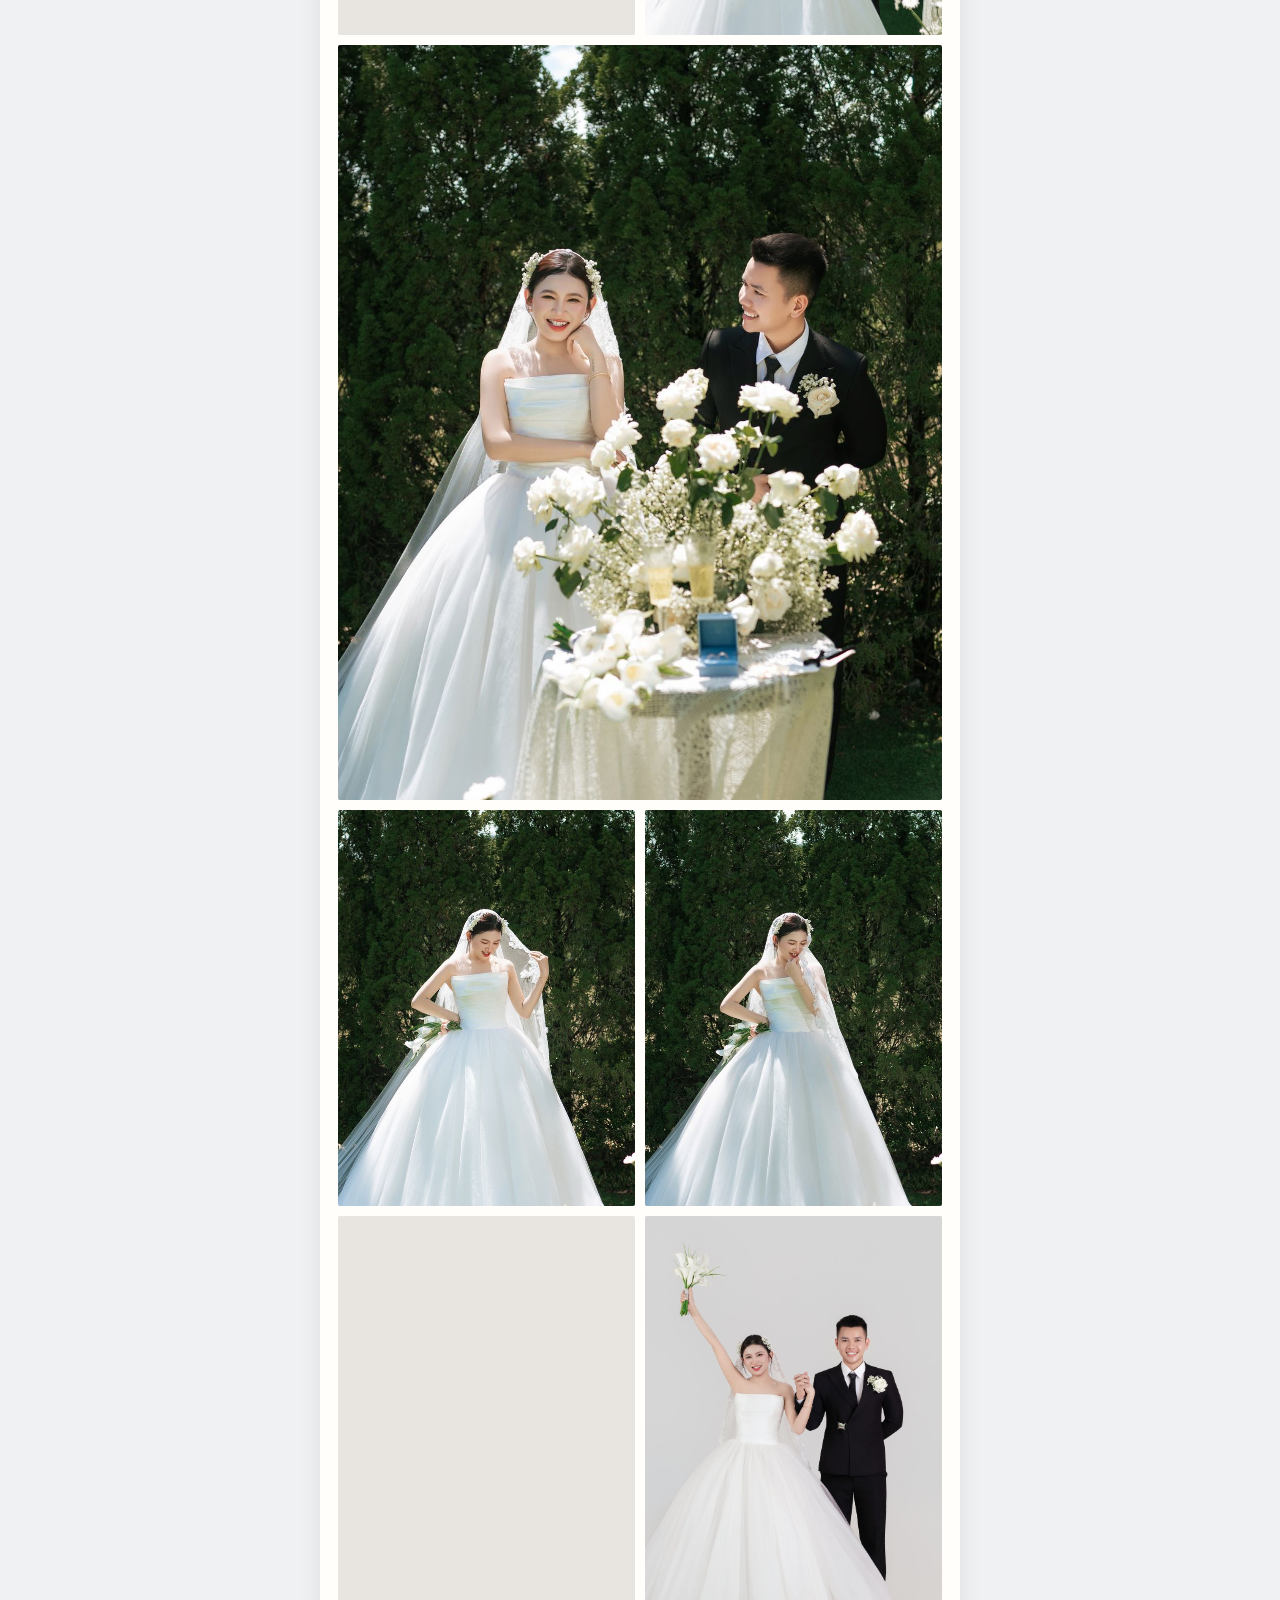
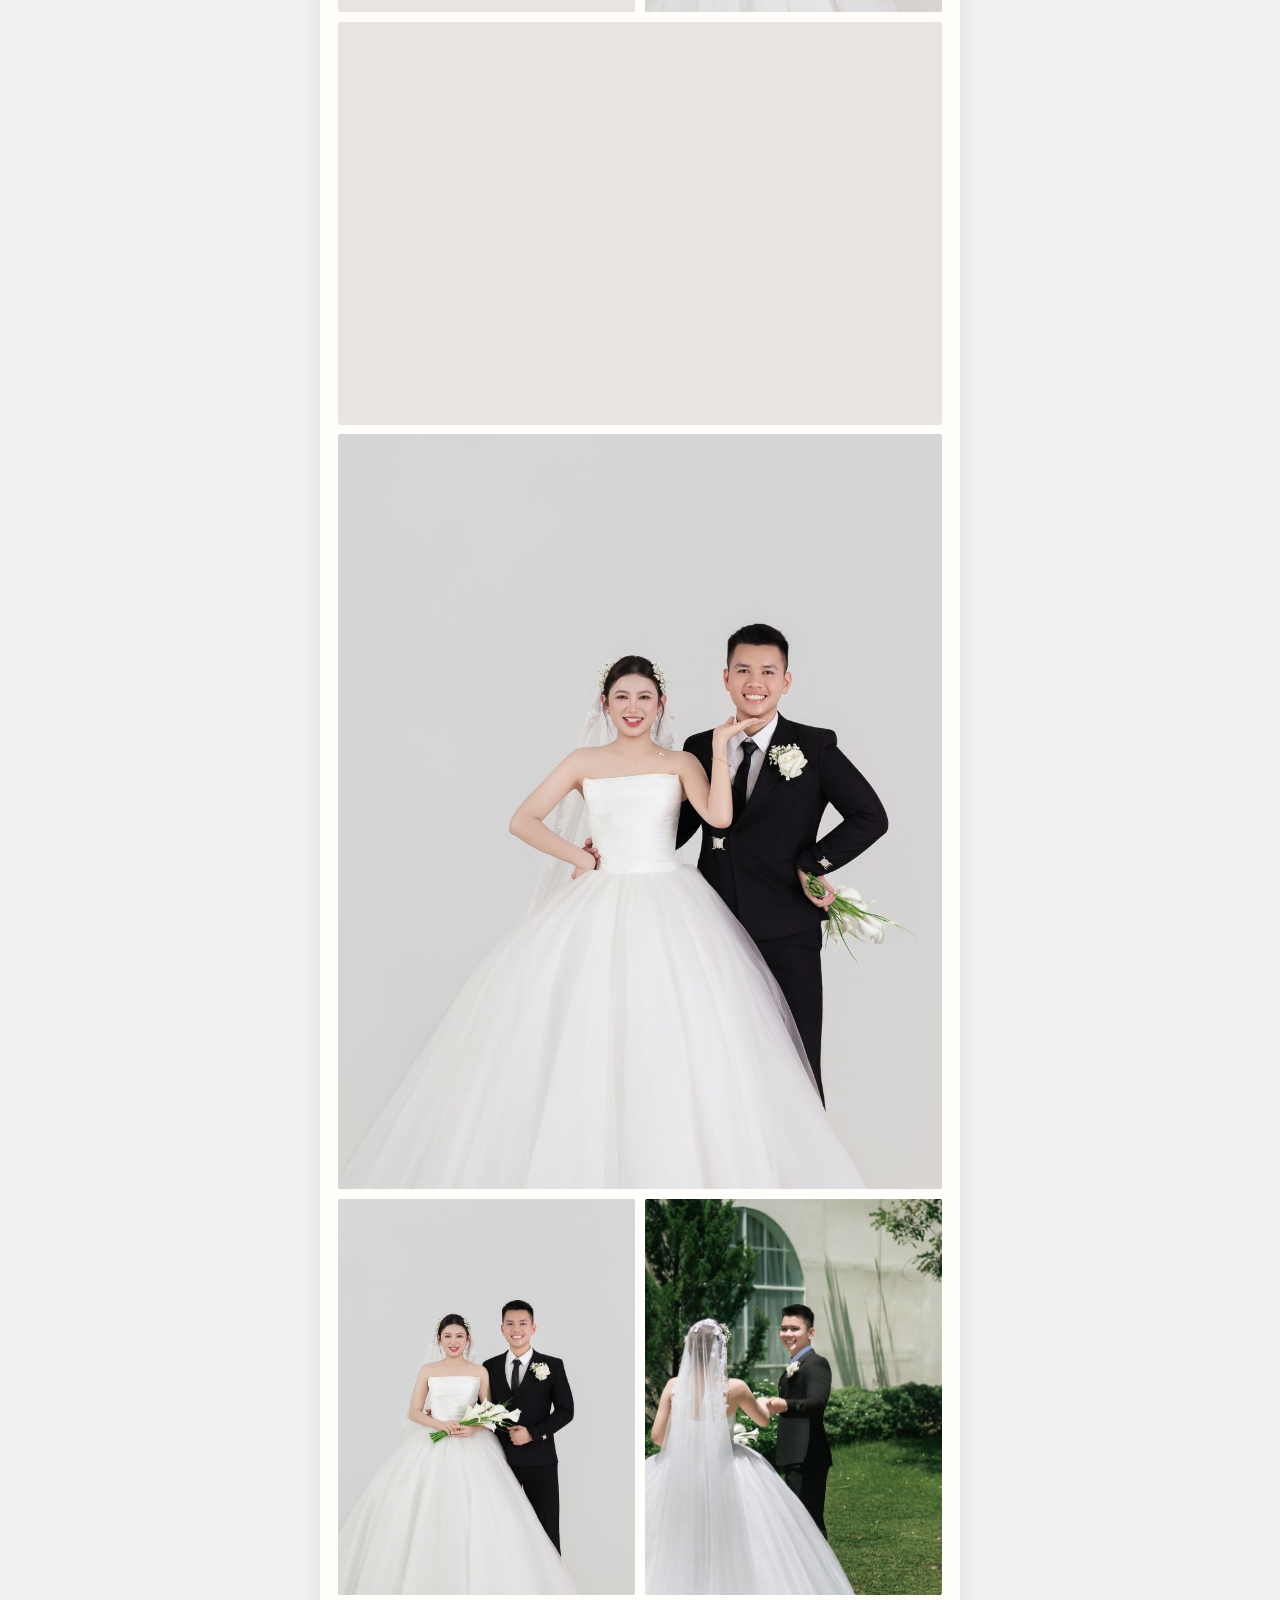
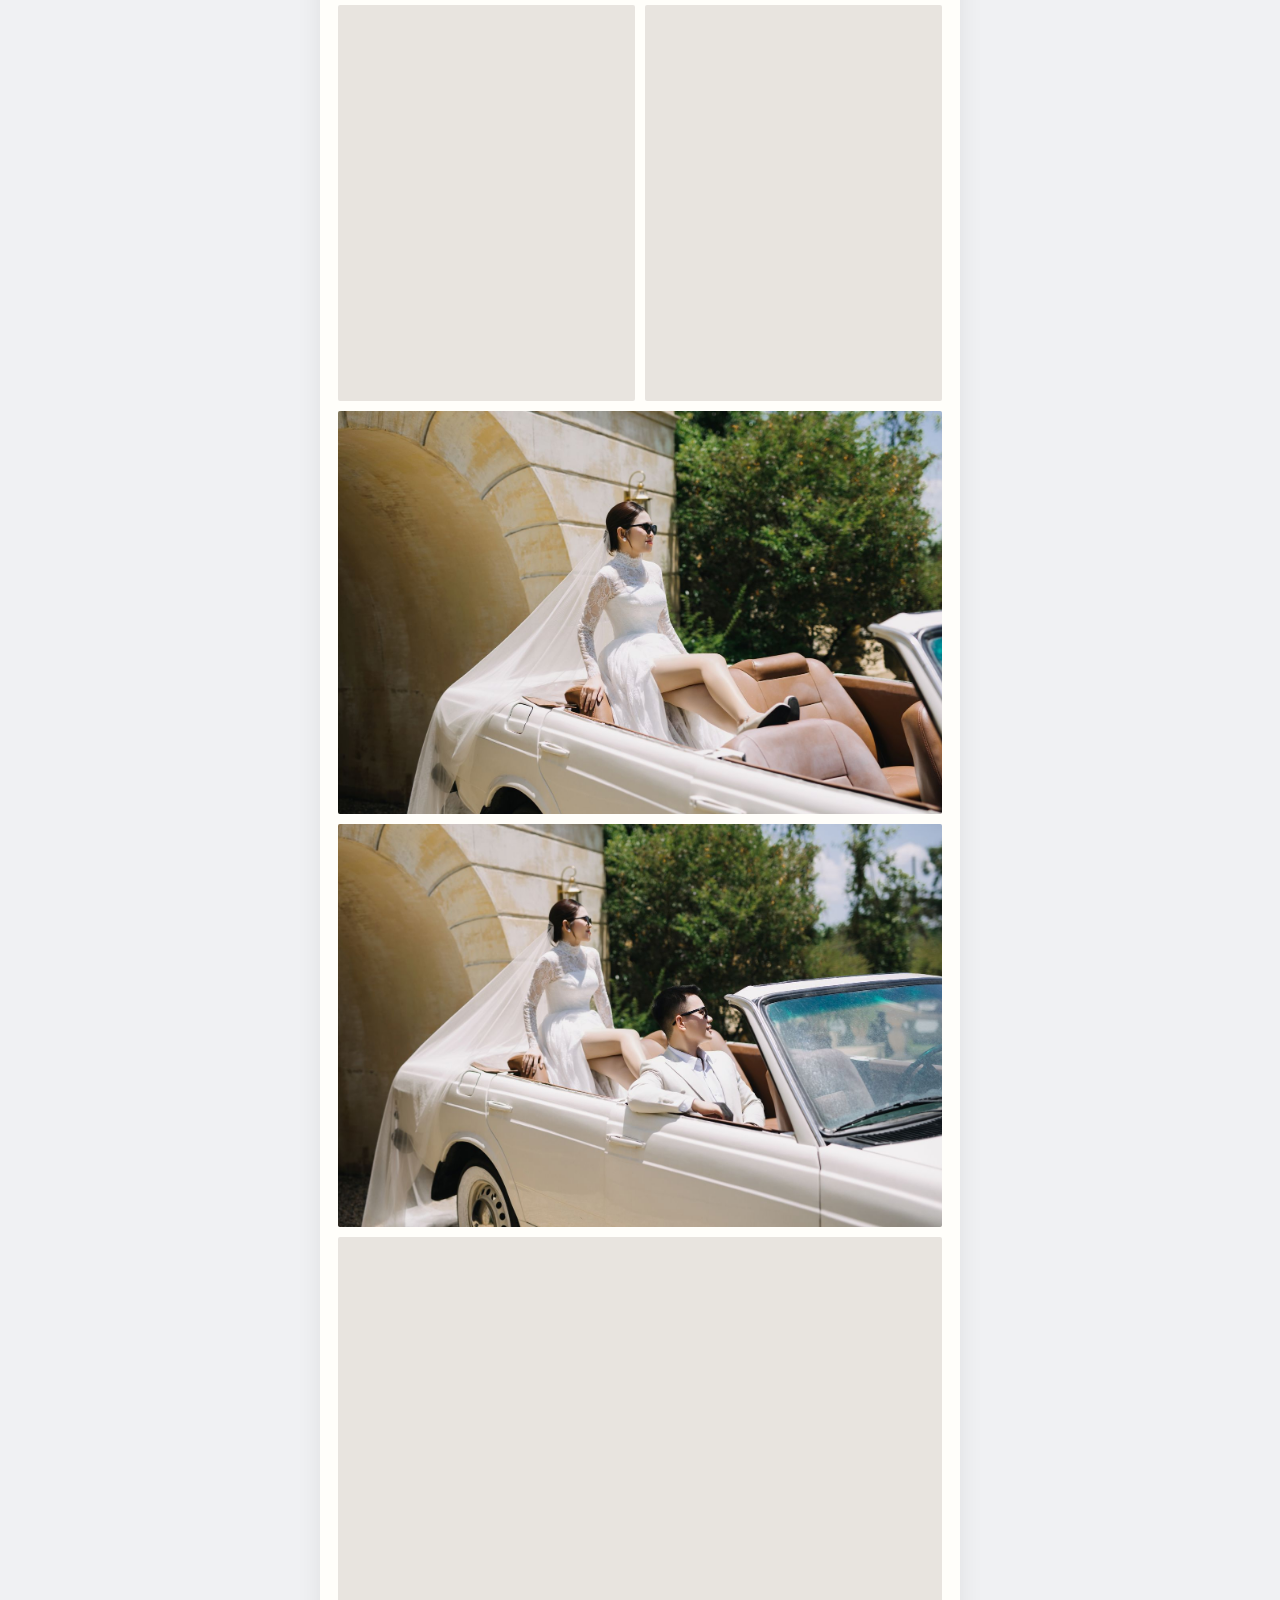
==== commit ada25f20: "Add RSVP + wishes (Google Sheet), animations, petals, maps, gift box, guest links" ====
--- a/index.html
+++ b/index.html
@@ -6,6 +6,14 @@
     <meta name="theme-color" content="#f7f5f0" />
     <meta name="description" content="Thiệp cưới của Huỳnh Thị Mỹ Dung và Nguyễn Văn Tuấn." />
     <title>Mỹ Dung & Tuấn | Thiệp cưới</title>
+    <meta property="og:type" content="website" />
+    <meta property="og:title" content="Mỹ Dung & Tuấn · Thiệp cưới 18.10 & 25.10.2026" />
+    <meta property="og:description" content="Trân trọng kính mời bạn đến chung vui trong ngày cưới của Mỹ Dung & Tuấn." />
+    <meta property="og:image" content="https://teddyvantuan-bit.github.io/teddy-miu/assets/og.jpg" />
+    <meta property="og:image:width" content="1200" />
+    <meta property="og:image:height" content="630" />
+    <meta property="og:url" content="https://teddyvantuan-bit.github.io/teddy-miu/" />
+    <meta name="twitter:card" content="summary_large_image" />
     <link rel="preconnect" href="https://fonts.googleapis.com" />
     <link rel="preconnect" href="https://fonts.gstatic.com" crossorigin />
     <link href="https://fonts.googleapis.com/css2?family=Be+Vietnam+Pro:wght@300;400;500;600&family=Cormorant+Garamond:wght@300;400;500&family=Great+Vibes&display=swap" rel="stylesheet" />
@@ -27,10 +35,13 @@
     <link rel="stylesheet" href="photos.css?v=20260927b" />
     <link rel="stylesheet" href="calendar-hearts.css?v=20260926b" />
     <link rel="stylesheet" href="music.css?v=20260927a" />
-    <script defer src="i18n.js?v=20260926b"></script>
+    <link rel="stylesheet" href="extras.css?v=20260928a" />
+    <script defer src="config.js?v=20260928a"></script>
+    <script defer src="i18n.js?v=20260928a"></script>
     <script defer src="script.js?v=20260927a"></script>
     <script defer src="photos-data.js?v=20260927a"></script>
     <script defer src="photos.js?v=20260927a"></script>
+    <script defer src="extras.js?v=20260928a"></script>
   </head>
   <body>
     <main class="page">
@@ -56,6 +67,12 @@
 
       <div class="ribbon"><span data-i18n="wedding">WEDDING</span><span data-i18n="invitation">INVITATION</span><span>2026</span></div>
 
+      <section class="guest-card" id="guest-card" hidden>
+        <p data-i18n="dearGuest">Trân trọng kính mời</p>
+        <h2 id="guest-card-name"></h2>
+        <p data-i18n="guestCardLine">đến dự lễ cưới và chung vui cùng gia đình chúng mình</p>
+      </section>
+
       <section class="intro-photo photo" data-photo="1w4a0299.jpg" aria-label="Ảnh cưới của Mỹ Dung và Tuấn" data-i18n-aria-label="introPhoto">
         <div class="intro-overlay">
           <p data-i18n="introThanks">To our family and friends, thank you for celebrating our special day, supporting us and sharing our love.</p>
@@ -119,7 +136,8 @@
           <p class="venue" data-i18n="brideVenue">Nhà Văn Hóa Thôn Tân Quý</p>
           <address data-i18n="brideFullAddress">Thôn Tân Quý · Xã Chiên Đàn · TP. Đà Nẵng</address>
           <small data-i18n="brideLunar">Nhằm ngày 09 tháng 09 năm Bính Ngọ</small>
-          <a class="map-link" href="https://www.google.com/maps/search/?api=1&query=Nh%C3%A0%20V%C4%83n%20H%C3%B3a%20Th%C3%B4n%20T%C3%A2n%20Qu%C3%BD%2C%20X%C3%A3%20Chi%C3%AAn%20%C4%90%C3%A0n%2C%20%C4%90%C3%A0%20N%E1%BA%B5ng" target="_blank" rel="noopener noreferrer" data-i18n="directions">Xem đường đi ↗</a>
+          <div class="map-box" data-map="bride"></div>
+          <a class="map-button" data-map-link="bride" href="#" target="_blank" rel="noopener noreferrer"><span data-i18n="directions">Chỉ đường</span> ↗</a>
         </div>
         <div class="event-card groom-card">
           <span class="event-kind" data-i18n="groomFamilyCaps">NHÀ TRAI</span>
@@ -129,7 +147,8 @@
           <p class="venue" data-i18n="groomVenue">Tại gia đình nhà trai</p>
           <address data-i18n="groomFullAddress">TDP Tống Văn · P. Trần Lãm · T. Hưng Yên</address>
           <small data-i18n="groomLunar">Tức ngày 16 tháng 09 năm Bính Ngọ</small>
-          <a class="map-link" href="https://www.google.com/maps/search/?api=1&query=TDP%20T%E1%BB%91ng%20V%C4%83n%2C%20Ph%C6%B0%E1%BB%9Dng%20Tr%E1%BA%A7n%20L%C3%A3m%2C%20H%C6%B0ng%20Y%C3%AAn" target="_blank" rel="noopener noreferrer" data-i18n="area">Xem khu vực ↗</a>
+          <div class="map-box" data-map="groom"></div>
+          <a class="map-button" data-map-link="groom" href="#" target="_blank" rel="noopener noreferrer"><span data-i18n="directions">Chỉ đường</span> ↗</a>
         </div>
       </section>
 
@@ -158,23 +177,66 @@
         <p>Huỳnh Thị Mỹ Dung <span>&amp;</span> Nguyễn Văn Tuấn</p>
       </section>
 
-      <section class="rsvp" aria-labelledby="rsvp-heading">
+      <section class="rsvp" id="rsvp" aria-labelledby="rsvp-heading">
+        <p class="eyebrow">R.S.V.P</p>
         <h2 id="rsvp-heading" data-i18n="rsvpHeading">Xác nhận tham dự</h2>
-        <p data-i18n="rsvpComingSoon">Biểu mẫu xác nhận tham dự sẽ sớm mở. Chúng mình rất mong được đón tiếp bạn!</p>
-        <form id="rsvp-form" hidden>
-          <label for="guest-name" data-i18n="guestName">Họ và tên</label>
-          <input id="guest-name" name="name" autocomplete="name" placeholder="Nhập tên của bạn" data-i18n-placeholder="namePlaceholder" required />
-          <fieldset><legend data-i18n="attendingQuestion">Bạn sẽ tham dự chứ?</legend><label><input type="radio" name="attending" value="yes" required /> <span data-i18n="attendingYes">Có, tôi sẽ tham dự</span></label><label><input type="radio" name="attending" value="no" /> <span data-i18n="attendingNo">Tôi bận, rất tiếc không thể tham dự</span></label></fieldset>
-          <label for="event-choice" data-i18n="whichEvent">Bạn tham dự ngày nào?</label>
-          <select id="event-choice" name="event" required><option value="" data-i18n="chooseDate">Chọn ngày</option><option value="bride" data-i18n="brideOption">Nhà Gái · 18/10</option><option value="groom" data-i18n="groomOption">Nhà Trai · 25/10</option><option value="both" data-i18n="bothOption">Cả hai ngày</option></select>
+        <p class="rsvp-intro" data-i18n="rsvpIntro">Sự hiện diện của bạn là niềm vui của chúng mình. Bạn xác nhận giúp chúng mình nhé!</p>
+        <p class="rsvp-closed" id="rsvp-closed" data-i18n="rsvpComingSoon" hidden>Biểu mẫu xác nhận tham dự sẽ sớm mở. Chúng mình rất mong được đón tiếp bạn!</p>
+        <form id="rsvp-form" novalidate>
+          <label class="field"><span data-i18n="guestName">Họ và tên</span>
+            <input id="guest-name" name="name" autocomplete="name" maxlength="80" placeholder="Nhập tên của bạn" data-i18n-placeholder="namePlaceholder" required /></label>
+          <label class="field"><span data-i18n="phoneLabel">Số điện thoại (không bắt buộc)</span>
+            <input name="phone" type="tel" autocomplete="tel" maxlength="20" placeholder="09xx xxx xxx" /></label>
+          <fieldset class="choice"><legend data-i18n="attendingQuestion">Bạn sẽ tham dự chứ?</legend>
+            <label><input type="radio" name="attending" value="yes" required /> <span data-i18n="attendingYes">Có, tôi sẽ tham dự</span></label>
+            <label><input type="radio" name="attending" value="no" /> <span data-i18n="attendingNo">Tôi bận, rất tiếc không thể tham dự</span></label>
+          </fieldset>
+          <div class="attend-only" hidden>
+            <fieldset class="choice side-choice"><legend data-i18n="whichEvent">Bạn tham dự bên nào?</legend>
+              <label><input type="radio" name="side" value="bride" /> <span data-i18n="brideOption">Nhà Gái · CN 18/10 · Đà Nẵng</span></label>
+              <label><input type="radio" name="side" value="groom" /> <span data-i18n="groomOption">Nhà Trai · CN 25/10 · Hưng Yên</span></label>
+              <label><input type="radio" name="side" value="both" /> <span data-i18n="bothOption">Cả hai ngày</span></label>
+            </fieldset>
+            <label class="field"><span data-i18n="guestCount">Số người đi cùng (kể cả bạn)</span>
+              <select name="guests"><option>1</option><option>2</option><option>3</option><option>4</option><option>5</option><option>6</option><option>7</option><option>8</option></select></label>
+          </div>
+          <label class="field"><span data-i18n="wishLabel">Lời chúc gửi cô dâu chú rể</span>
+            <textarea name="wish" rows="3" maxlength="500" placeholder="Viết đôi lời chúc…" data-i18n-placeholder="wishPlaceholder"></textarea></label>
+          <input class="trap" name="website" tabindex="-1" autocomplete="off" aria-hidden="true" />
           <button type="submit" data-i18n="sendRsvp">Gửi xác nhận</button>
           <p class="form-status" id="form-status" role="status"></p>
         </form>
       </section>
     </main>
+    <div class="wish-feed" id="wish-feed" hidden aria-live="off">
+      <button type="button" class="wish-feed-close" aria-label="Ẩn lời chúc">✕</button>
+      <div class="wish-feed-list"></div>
+    </div>
     <div class="floating-actions" aria-label="Tương tác với thiệp" data-i18n-aria-label="interactions">
+      <button type="button" id="wish-button" class="wish-button"><span aria-hidden="true">💬</span> <span data-i18n="messageButton">Gửi lời chúc…</span></button>
       <button type="button" id="heart-button" title="Bắn tim" data-i18n-title="heart" aria-label="Bắn tim" data-i18n-aria-label="heart">♡</button>
-    </div>
+      <button type="button" id="gift-button" class="gift-button" hidden title="Mừng cưới" data-i18n-title="giftTitle" aria-label="Mừng cưới" data-i18n-aria-label="giftTitle"><span aria-hidden="true">🎁</span></button>
+    </div>
+    <div class="modal" id="wish-modal" hidden role="dialog" aria-modal="true" aria-labelledby="wish-title">
+      <form class="modal-card" id="wish-form" novalidate>
+        <button type="button" class="modal-close" aria-label="Đóng">✕</button>
+        <h2 id="wish-title" data-i18n="messageTitle">Gửi lời chúc</h2>
+        <input name="name" maxlength="80" autocomplete="name" placeholder="Tên của bạn" data-i18n-placeholder="yourName" required />
+        <textarea name="wish" rows="4" maxlength="500" placeholder="Viết đôi lời chúc…" data-i18n-placeholder="wishPlaceholder" required></textarea>
+        <input class="trap" name="website" tabindex="-1" autocomplete="off" aria-hidden="true" />
+        <button type="submit" data-i18n="sendWish">Gửi lời chúc</button>
+        <p class="form-status" role="status"></p>
+      </form>
+    </div>
+    <div class="modal" id="gift-modal" hidden role="dialog" aria-modal="true" aria-labelledby="gift-title">
+      <div class="modal-card gift-card">
+        <button type="button" class="modal-close" aria-label="Đóng">✕</button>
+        <h2 id="gift-title" data-i18n="giftTitle">Mừng cưới</h2>
+        <p class="gift-note" data-i18n="giftNote">Cảm ơn tình cảm của bạn dành cho chúng mình.</p>
+        <div class="gift-list"></div>
+      </div>
+    </div>
+    <canvas class="petals" id="petals" aria-hidden="true"></canvas>
     <button type="button" id="music-button" class="music-disc" aria-label="Bật nhạc" aria-pressed="false"><span class="record"></span><span class="arm"></span><span class="off"></span></button>
     <div class="music-hint" id="music-hint" role="status"></div>
     <audio id="background-music" src="music.mp3?v=20260927b" loop autoplay preload="auto"></audio>
--- a/extras.css
+++ b/extras.css
@@ -0,0 +1,129 @@
+/* ---------- Scroll reveal (same rhythm as the reference: 1.3s ease-out, 50px) ---------- */
+.reveal-ready [data-reveal] {
+  opacity: 0;
+  transition: opacity 1.3s ease-out var(--reveal-delay, 0s), transform 1.3s ease-out var(--reveal-delay, 0s);
+  will-change: opacity, transform;
+}
+.reveal-ready [data-reveal="up"] { transform: translateY(50px); }
+.reveal-ready [data-reveal="left"] { transform: translateX(-50px); }
+.reveal-ready [data-reveal="right"] { transform: translateX(50px); }
+.reveal-ready [data-reveal="zoom"] { transform: scale(.94); }
+.reveal-ready [data-reveal].revealed { opacity: 1; transform: none; }
+
+@media (prefers-reduced-motion: no-preference) {
+  .hero-rise { opacity: 0; animation: hero-rise 1.3s ease-out var(--reveal-delay, 0s) forwards; }
+  .hero .ph-img { animation: ken-burns 14s ease-out both; transform-origin: 50% 40%; }
+}
+@keyframes hero-rise { from { opacity: 0; transform: translateY(40px); } to { opacity: 1; transform: none; } }
+@keyframes ken-burns { from { transform: scale(1.12); } to { transform: scale(1); } }
+
+/* ---------- Falling petals ---------- */
+.petals { position: fixed; inset: 0; width: 100vw; height: 100vh; z-index: 8; pointer-events: none; }
+body.lb-open .petals, body.modal-open .petals { display: none; }
+
+/* ---------- Personal invitation card ---------- */
+.guest-card { text-align: center; padding: 38px 24px 42px; margin: 0 26px; border-bottom: 1px solid #e6dcd6; }
+.guest-card[hidden] { display: none; }
+.guest-card p { margin: 0; font-family: Quicksand, 'Be Vietnam Pro', sans-serif; font-size: 15px; letter-spacing: .04em; color: #5c5552; }
+.guest-card h2 { margin: 10px 0 12px; font-family: 'Katty Diona', 'Great Vibes', cursive; font-size: 52px; font-weight: 400; color: #c91212; line-height: 1.15; }
+
+/* ---------- Maps ---------- */
+.map-box { margin: 22px auto 0; border-radius: 14px; overflow: hidden; aspect-ratio: 4 / 3; background: #eee7e1; box-shadow: 0 2px 12px #0000000f; }
+.map-box iframe { width: 100%; height: 100%; border: 0; display: block; }
+.map-button {
+  display: inline-flex; align-items: center; gap: 6px; margin-top: 16px; padding: 10px 22px;
+  border-radius: 30px; background: #c91212; color: #fff; text-decoration: none;
+  font-family: Quicksand, 'Be Vietnam Pro', sans-serif; font-size: 14px; font-weight: 600; letter-spacing: .03em;
+  box-shadow: 0 4px 14px #c9121233; transition: transform .2s, box-shadow .2s;
+}
+.map-button:hover { transform: translateY(-1px); box-shadow: 0 6px 18px #c9121240; }
+.groom-card .map-button { background: #2f5d3a; box-shadow: 0 4px 14px #2f5d3a33; }
+
+/* ---------- RSVP ---------- */
+.rsvp { padding: 70px 26px 120px !important; text-align: center; background: linear-gradient(#fffefa, #f7efea); }
+.rsvp .eyebrow { font-size: 16px; letter-spacing: .4em; color: #9a8f88; margin-bottom: 6px; }
+.rsvp h2 { font-family: 'Katty Diona', 'Great Vibes', cursive; font-size: 54px; font-weight: 400; color: #c91212; margin: 0 0 8px; }
+.rsvp-intro, .rsvp-closed { max-width: 400px; margin: 0 auto 28px !important; font-size: 15px; line-height: 1.7; color: #5c5552; }
+.rsvp-closed[hidden] { display: none; }
+#rsvp-form { max-width: 440px; margin: 0 auto; text-align: left; display: grid; gap: 16px; padding: 26px 22px; background: #fff; border-radius: 18px; box-shadow: 0 6px 30px #8a4b4b14; }
+#rsvp-form[hidden] { display: none; }
+.field { display: grid; gap: 7px; font-size: 14px; font-weight: 600; color: #3f3a38; }
+.field input, .field select, .field textarea, .choice label, #wish-form input, #wish-form textarea {
+  font: 400 15px/1.4 Quicksand, 'Be Vietnam Pro', sans-serif; color: #2d2927;
+}
+.field input, .field select, .field textarea, #wish-form input, #wish-form textarea {
+  width: 100%; padding: 12px 14px; border: 1px solid #e3d8d2; border-radius: 12px; background: #fffdfb; outline: none; transition: border-color .2s, box-shadow .2s;
+}
+.field textarea, #wish-form textarea { resize: vertical; min-height: 84px; }
+.field input:focus, .field select:focus, .field textarea:focus, #wish-form input:focus, #wish-form textarea:focus { border-color: #c91212; box-shadow: 0 0 0 3px #c912121a; }
+.choice { border: 0; padding: 0; margin: 0; display: grid; gap: 8px; }
+.choice legend { font-size: 14px; font-weight: 600; color: #3f3a38; margin-bottom: 8px; padding: 0; }
+.choice label { display: flex; align-items: center; gap: 10px; padding: 11px 14px; border: 1px solid #e3d8d2; border-radius: 12px; cursor: pointer; transition: border-color .2s, background .2s; }
+.choice label:has(input:checked) { border-color: #c91212; background: #fdf3f2; }
+.choice input { accent-color: #c91212; width: 17px; height: 17px; margin: 0; flex: none; }
+.attend-only { display: grid; gap: 16px; }
+.attend-only[hidden] { display: none; }
+.trap { position: absolute !important; left: -9999px !important; width: 1px !important; height: 1px !important; opacity: 0 !important; }
+#rsvp-form button[type="submit"], #wish-form button[type="submit"] {
+  margin-top: 4px; padding: 14px; border: 0; border-radius: 30px; background: #c91212; color: #fff; cursor: pointer;
+  font: 600 16px Quicksand, 'Be Vietnam Pro', sans-serif; letter-spacing: .04em; box-shadow: 0 6px 18px #c912122e;
+}
+#rsvp-form button:disabled, #wish-form button:disabled { opacity: .6; cursor: wait; }
+.form-status { margin: 0; min-height: 1.4em; text-align: center; font-size: 14px; line-height: 1.6; color: #2f5d3a; }
+.form-status.error { color: #c91212; }
+
+/* ---------- Floating toolbar ---------- */
+.floating-actions { gap: 6px !important; }
+.floating-actions .wish-button { padding: 0 16px; font-size: 13px; white-space: nowrap; font-family: Quicksand, 'Be Vietnam Pro', sans-serif; font-weight: 600; }
+.floating-actions .gift-button { font-size: 20px; }
+.floating-actions .gift-button span { display: inline-block; animation: gift-bounce 2.4s ease-in-out infinite; }
+.floating-actions button[hidden] { display: none !important; }
+@keyframes gift-bounce { 0%, 70%, 100% { transform: none; } 78% { transform: translateY(-4px) rotate(-8deg); } 86% { transform: translateY(0) rotate(6deg); } }
+
+/* ---------- Wish feed ---------- */
+.wish-feed {
+  position: fixed; z-index: 9; left: max(12px, calc(50vw - 320px + 12px)); bottom: 72px;
+  width: min(300px, calc(100vw - 80px)); pointer-events: none;
+}
+.wish-feed[hidden] { display: none; }
+.wish-feed-list { display: flex; flex-direction: column; align-items: flex-start; gap: 6px; }
+.wish-bubble {
+  margin: 0; padding: 7px 11px; border-radius: 12px; background: #d9a3a6e6; color: #fff; font-size: 12.5px; line-height: 1.45;
+  max-width: 100%; box-shadow: 0 2px 8px #0000001a; opacity: 0; transform: translateY(12px); transition: opacity .45s, transform .45s;
+  overflow-wrap: anywhere; display: -webkit-box; -webkit-line-clamp: 3; -webkit-box-orient: vertical; overflow: hidden;
+}
+.wish-bubble.in { opacity: 1; transform: none; }
+.wish-bubble.out { opacity: 0; transform: translateY(-10px); }
+.wish-feed-close {
+  pointer-events: auto; position: absolute; top: -26px; left: 0; width: 22px; height: 22px; border: 0; border-radius: 50%;
+  background: #0000004d; color: #fff; font-size: 11px; cursor: pointer;
+}
+
+/* ---------- Modals ---------- */
+.modal { position: fixed; inset: 0; z-index: 60; display: grid; place-items: center; padding: 16px; background: #1b1716a6; backdrop-filter: blur(3px); }
+.modal[hidden] { display: none; }
+body.modal-open { overflow: hidden; }
+.modal-card { position: relative; width: min(100%, 420px); max-height: 90vh; overflow: auto; padding: 30px 22px 22px; border-radius: 20px; background: #fffdfb; text-align: center; display: grid; gap: 12px; animation: modal-in .35s ease-out; }
+.modal-card h2 { margin: 0 0 4px; font-family: 'Katty Diona', 'Great Vibes', cursive; font-weight: 400; font-size: 44px; color: #c91212; }
+.modal-close { position: absolute; top: 10px; right: 10px; width: 34px; height: 34px; border: 0; border-radius: 50%; background: #f1e8e4; color: #5c5552; cursor: pointer; font-size: 14px; }
+@keyframes modal-in { from { opacity: 0; transform: translateY(20px) scale(.98); } to { opacity: 1; transform: none; } }
+.gift-note { margin: 0 0 6px; font-size: 14px; color: #5c5552; }
+.gift-list { display: grid; gap: 14px; }
+.gift-item { display: grid; justify-items: center; gap: 6px; padding: 16px; border: 1px solid #eee1db; border-radius: 16px; }
+.gift-side { font-size: 12px; letter-spacing: .2em; text-transform: uppercase; color: #9a8f88; }
+.gift-item img { width: min(220px, 70vw); aspect-ratio: 1; object-fit: contain; border-radius: 10px; background: #fff; }
+.gift-item strong { font-size: 15px; letter-spacing: .03em; }
+.gift-item small { color: #6f6763; }
+.gift-account { display: flex; align-items: center; gap: 8px; }
+.gift-account code { font: 600 16px Quicksand, monospace; letter-spacing: .05em; }
+.gift-account button { border: 0; border-radius: 20px; padding: 6px 12px; background: #c91212; color: #fff; cursor: pointer; font-size: 12px; }
+
+/* Override the older RSVP rules in styles.css */
+#rsvp-form input:not([type=radio]), #rsvp-form select, #rsvp-form textarea { display: block; margin: 0; }
+#rsvp-form fieldset { margin: 0; }
+#rsvp-form .choice label { display: flex; margin: 0; font-size: 15px; }
+#rsvp-form .field { margin: 0; font-size: 14px; }
+.rsvp > p { font-size: 15px; }
+.wish-feed { transition: opacity .4s; }
+.wish-feed.muted { opacity: 0; visibility: hidden; }
+body.modal-open .wish-feed, body.lb-open .wish-feed { display: none; }
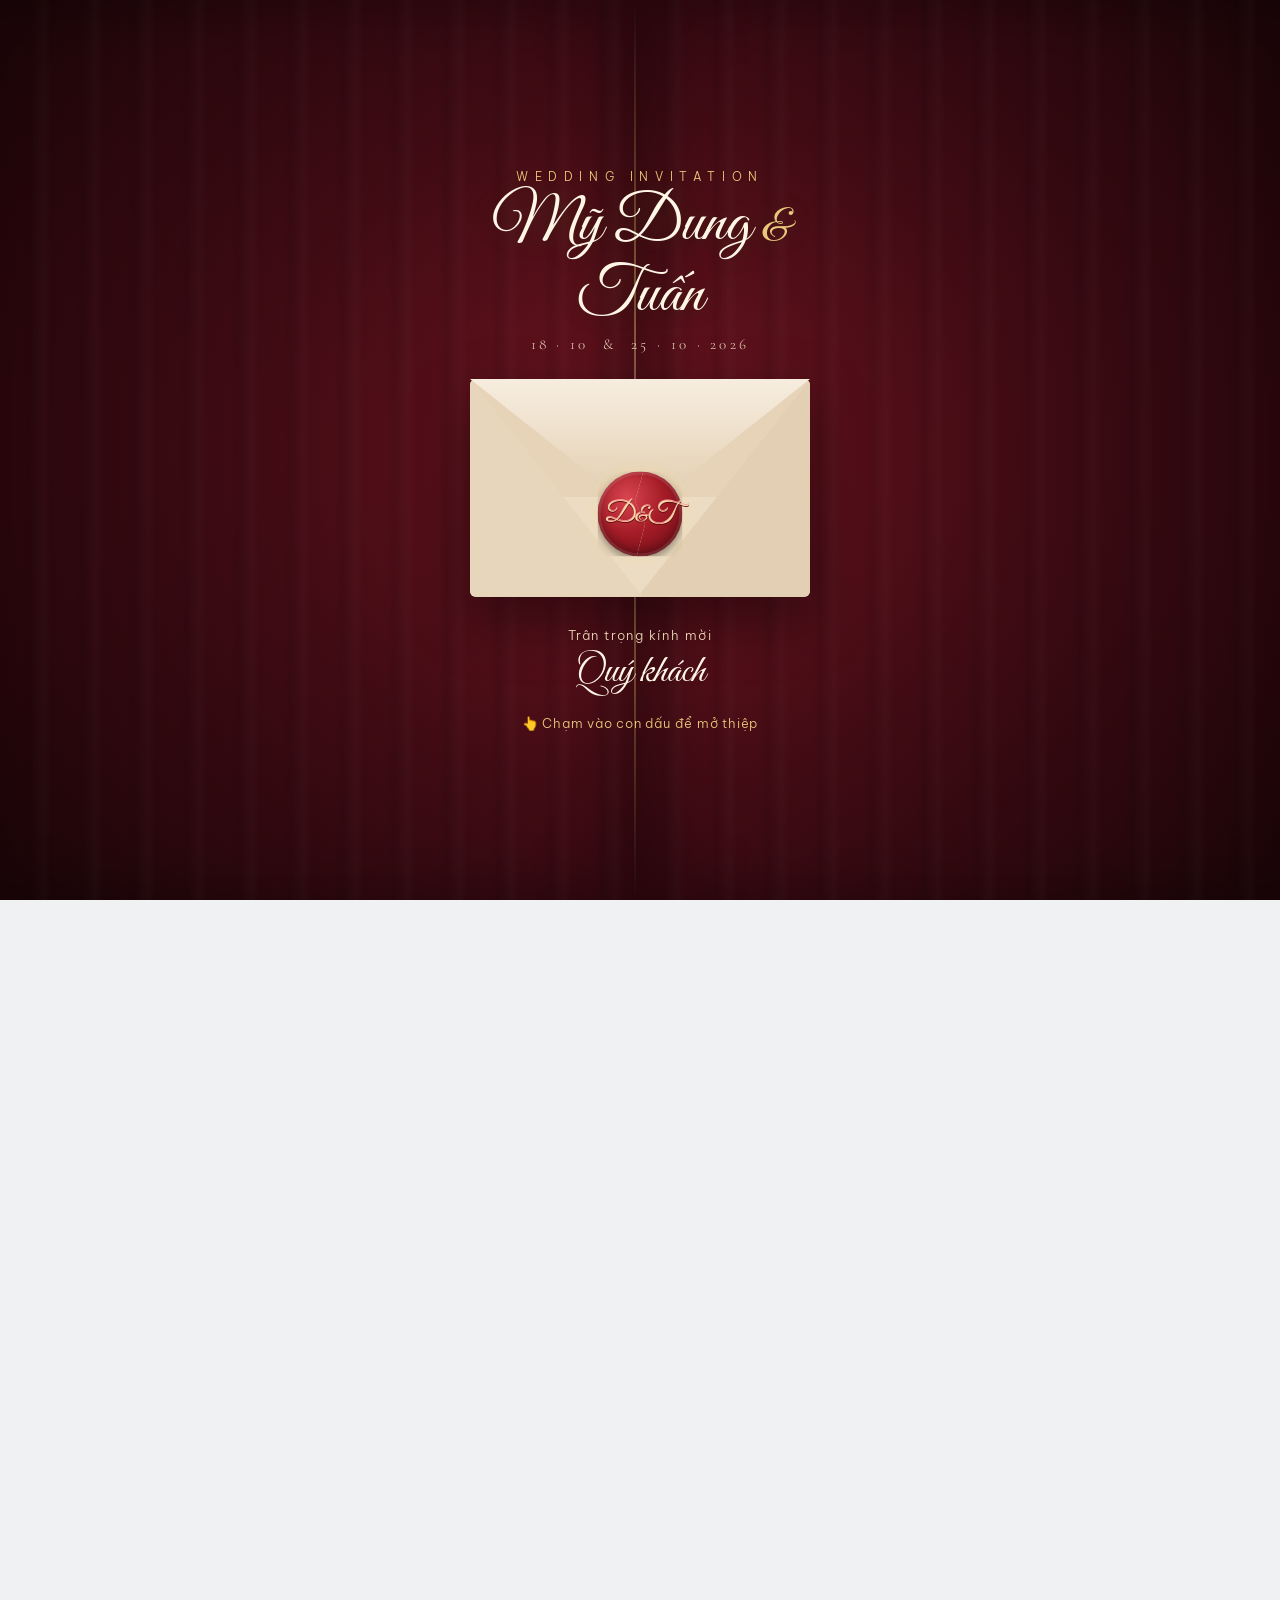
==== commit fdd2a934: "Add opening envelope animation" ====
--- a/index.html
+++ b/index.html
@@ -36,12 +36,15 @@
     <link rel="stylesheet" href="calendar-hearts.css?v=20260926b" />
     <link rel="stylesheet" href="music.css?v=20260927a" />
     <link rel="stylesheet" href="extras.css?v=20260928a" />
+    <link rel="stylesheet" href="opening.css?v=20260928a" />
+    <script>document.documentElement.classList.add('has-opening')</script>
     <script defer src="config.js?v=20260928a"></script>
     <script defer src="i18n.js?v=20260928a"></script>
     <script defer src="script.js?v=20260927a"></script>
     <script defer src="photos-data.js?v=20260927a"></script>
     <script defer src="photos.js?v=20260927a"></script>
     <script defer src="extras.js?v=20260928a"></script>
+    <script defer src="opening.js?v=20260928a"></script>
   </head>
   <body>
     <main class="page">
--- a/opening.css
+++ b/opening.css
@@ -0,0 +1,160 @@
+/* ================= Opening envelope ================= */
+.has-opening body { overflow: hidden; }
+.has-opening .page, .has-opening .floating-actions, .has-opening .wish-feed, .has-opening .music-hint { visibility: hidden; }
+body.opening-lock { overflow: hidden; touch-action: none; }
+/* Hero animations wait until the envelope is opened. */
+body:not(.opened) .hero-rise, body:not(.opened) .hero .ph-img { animation-play-state: paused; }
+
+.opening {
+  position: fixed; inset: 0; z-index: 100; overflow: hidden;
+  display: grid; place-items: center;
+  color: #f6ead8; font-family: Quicksand, 'Be Vietnam Pro', sans-serif; text-align: center;
+  -webkit-tap-highlight-color: transparent; cursor: pointer;
+}
+.op-curtain {
+  position: absolute; top: 0; bottom: 0; width: 50.5%;
+  background:
+    radial-gradient(120% 80% at 100% 50%, #6d1420 0%, #3c0a12 55%, #1c0508 100%);
+  transition: transform 1.35s cubic-bezier(.7, 0, .25, 1);
+}
+.op-left { left: 0; box-shadow: inset -30px 0 60px #00000055; }
+.op-right { right: 0; transform-origin: right; background: radial-gradient(120% 80% at 0% 50%, #6d1420 0%, #3c0a12 55%, #1c0508 100%); box-shadow: inset 30px 0 60px #00000055; }
+.op-curtain::after { /* soft velvet folds */
+  content: ''; position: absolute; inset: 0; opacity: .35;
+  background: repeating-linear-gradient(90deg, #ffffff00 0 22px, #00000033 30px, #ffffff0d 44px, #ffffff00 52px);
+}
+.op-left::before, .op-right::before { /* gold trim along the opening edge */
+  content: ''; position: absolute; top: 0; bottom: 0; width: 2px;
+  background: linear-gradient(#f7d77400, #f7d774 30%, #fff4d6 50%, #f7d774 70%, #f7d77400);
+  opacity: .35; transition: opacity .4s;
+}
+.opening.is-curtain .op-left::before, .opening.is-curtain .op-right::before { opacity: 1; }
+.op-left::before { right: 0; }
+.op-right::before { left: 0; }
+
+.op-sparkles { position: absolute; inset: 0; pointer-events: none; }
+.op-sparkles i {
+  position: absolute; border-radius: 50%; background: #fbe7a6; box-shadow: 0 0 6px #f7d774;
+  opacity: 0; animation: op-twinkle 4s ease-in-out infinite;
+}
+@keyframes op-twinkle { 0%, 100% { opacity: 0; transform: scale(.4); } 50% { opacity: .95; transform: scale(1); } }
+
+.op-stage { position: relative; z-index: 2; width: min(92vw, 420px); padding: 20px 0; transition: opacity .7s ease, transform .9s ease; }
+.op-eyebrow {
+  margin: 0 0 6px; font-size: 12px; letter-spacing: .55em; color: #e9c77b;
+  animation: op-in 1.2s ease-out .2s both;
+}
+.op-names {
+  margin: 0; font-family: 'Katty Diona', 'Great Vibes', cursive; font-weight: 400; font-size: clamp(46px, 13vw, 64px); line-height: 1.1;
+  color: #fff6e6; text-shadow: 0 2px 18px #00000066, 0 0 30px #f7d77433;
+  animation: op-in 1.4s ease-out .45s both;
+}
+.op-names span { color: #e9c77b; font-size: .7em; }
+.op-date { margin: 4px 0 26px; font-family: PlayfairDisplay, 'Cormorant Garamond', serif; font-size: 15px; letter-spacing: .22em; color: #f1dcc0; animation: op-in 1.4s ease-out .7s both; }
+@keyframes op-in { from { opacity: 0; transform: translateY(22px); filter: blur(4px); } to { opacity: 1; transform: none; filter: none; } }
+
+/* ---------- Envelope ---------- */
+.op-envelope {
+  --w: min(80vw, 340px); --h: calc(var(--w) * .64);
+  position: relative; display: block; width: var(--w); height: var(--h); margin: 0 auto;
+  border: 0; padding: 0; background: none; cursor: pointer; perspective: 1100px;
+  animation: op-float 4.5s ease-in-out 1.6s infinite, op-drop 1.3s cubic-bezier(.2, .9, .3, 1.2) .9s both;
+  filter: drop-shadow(0 22px 30px #00000070);
+}
+.op-envelope:focus-visible { outline: 2px solid #e9c77b; outline-offset: 10px; border-radius: 6px; }
+@keyframes op-float { 0%, 100% { transform: translateY(0) rotate(-.6deg); } 50% { transform: translateY(-9px) rotate(.6deg); } }
+@keyframes op-drop { from { opacity: 0; transform: translateY(-60px) scale(.9) rotate(-4deg); } to { opacity: 1; transform: none; } }
+.op-envelope > span { position: absolute; left: 0; right: 0; }
+.op-back { top: 0; bottom: 0; border-radius: 6px; background: linear-gradient(160deg, #efe0cb, #dcc6a8); }
+.op-letter {
+  left: 6% !important; right: 6% !important; top: 7%; height: 88%; z-index: 1;
+  background: #fffaf2; border-radius: 4px; padding: 7px; box-shadow: 0 2px 10px #0003;
+  display: flex; flex-direction: column; transition: transform 1.2s cubic-bezier(.3, .8, .25, 1);
+}
+.op-letter img { width: 100%; flex: 1; min-height: 0; object-fit: cover; object-position: 45% 22%; border-radius: 2px; }
+.op-letter-text { padding-top: 5px; font-family: 'Katty Diona', 'Great Vibes', cursive; font-size: 20px; color: #9e1b24; }
+.op-pocket {
+  top: 0; bottom: 0; z-index: 2; border-radius: 6px;
+  background:
+    linear-gradient(to top right, #e8d6bc 49.6%, transparent 50%) left bottom / 51% 100% no-repeat,
+    linear-gradient(to top left, #e3cfb3 49.6%, transparent 50%) right bottom / 51% 100% no-repeat,
+    linear-gradient(to top, #ecdcc4 0 46%, transparent 46%),
+    #e6d3b8;
+  clip-path: polygon(0 0, 50% 58%, 100% 0, 100% 100%, 0 100%);
+}
+.op-flap {
+  top: 0; height: 62%; z-index: 3; transform-origin: top center;
+  background: linear-gradient(180deg, #f4e7d4, #e2ceb1);
+  clip-path: polygon(0 0, 100% 0, 50% 100%);
+  transition: transform .9s cubic-bezier(.55, 0, .35, 1), z-index 0s .45s;
+  filter: drop-shadow(0 3px 3px #0000002a);
+}
+.op-flap::after { content: ''; position: absolute; inset: 0; background: linear-gradient(180deg, #ffffff40, #ffffff00 60%); }
+
+/* ---------- Wax seal ---------- */
+.op-seal {
+  left: 50% !important; right: auto !important; top: 62%; z-index: 4;
+  width: calc(var(--w) * .25); aspect-ratio: 1; transform: translate(-50%, -50%);
+  display: grid; place-items: center;
+  transition: transform .45s ease, opacity .45s ease;
+}
+.op-seal::before { /* glow pulse */
+  content: ''; position: absolute; inset: -18%; border-radius: 50%;
+  background: radial-gradient(circle, #f7d77466, #f7d77400 70%);
+  animation: op-glow 2.2s ease-in-out infinite;
+}
+@keyframes op-glow { 0%, 100% { transform: scale(.85); opacity: .5; } 50% { transform: scale(1.15); opacity: 1; } }
+.op-seal-half {
+  position: absolute; inset: 0; border-radius: 50%;
+  background: radial-gradient(circle at 35% 30%, #d8454f, #a41c27 45%, #6e0d15 100%);
+  box-shadow: inset 0 0 0 3px #ffffff1c, inset 0 -6px 12px #00000055, 0 4px 10px #0006;
+  transition: transform .8s cubic-bezier(.4, 0, .2, 1), opacity .8s;
+}
+.op-seal-l { clip-path: polygon(0 0, 54% 0, 44% 35%, 56% 62%, 46% 100%, 0 100%); }
+.op-seal-r { clip-path: polygon(54% 0, 100% 0, 100% 100%, 46% 100%, 56% 62%, 44% 35%); }
+.op-monogram {
+  position: relative; font-family: 'Katty Diona', 'Great Vibes', cursive; font-size: calc(var(--w) * .085); color: #f6d9a4;
+  text-shadow: 0 1px 0 #5e0a12, 0 -1px 0 #ff9aa2; transition: opacity .3s;
+}
+.op-monogram i { font-style: normal; font-size: .75em; }
+.op-envelope:hover .op-seal { transform: translate(-50%, -50%) scale(1.06); }
+
+/* ---------- Guest & hint ---------- */
+.op-guest { margin-top: 30px; animation: op-in 1.4s ease-out 1.3s both; }
+.op-guest p { margin: 0; font-size: 13px; letter-spacing: .12em; color: #e9d3b3; }
+.op-guest-name { display: block; margin-top: 4px; font-family: 'Katty Diona', 'Great Vibes', cursive; font-weight: 400; font-size: clamp(30px, 9vw, 40px); color: #fff6e6; }
+.op-hint { margin: 18px 0 0; font-size: 13px; letter-spacing: .06em; color: #e9c77b; animation: op-in 1s ease-out 1.8s both, op-breathe 2.2s ease-in-out 2.8s infinite; }
+.op-hand { display: inline-block; animation: op-tap 1.6s ease-in-out 2.4s infinite; }
+@keyframes op-breathe { 0%, 100% { opacity: 1; } 50% { opacity: .45; } }
+@keyframes op-tap { 0%, 100% { transform: translateY(0); } 40% { transform: translateY(-5px); } 55% { transform: translateY(1px) scale(.92); } }
+
+/* ---------- The opening sequence ---------- */
+.opening.is-opening { cursor: default; }
+.opening.is-opening .op-envelope { animation: none; }
+.opening.is-opening .op-seal::before { animation: none; opacity: 0; }
+.opening.is-opening .op-monogram { opacity: 0; }
+.opening.is-opening .op-seal-l { transform: translate(-38%, 30%) rotate(-38deg); opacity: 0; }
+.opening.is-opening .op-seal-r { transform: translate(38%, 34%) rotate(42deg); opacity: 0; }
+.opening.is-opening .op-hint, .opening.is-opening .op-guest { opacity: 0; transition: opacity .5s; animation: none; }
+.opening.is-flap .op-flap { transform: rotateX(180deg); z-index: 0; }
+.opening.is-letter .op-letter { transform: translateY(-78%) scale(1.08); z-index: 5; box-shadow: 0 18px 40px #0006; }
+.opening.is-letter .op-stage { transform: translateY(12%); }
+.opening.is-curtain .op-stage { opacity: 0; transform: translateY(12%) scale(1.25); }
+.opening.is-curtain .op-sparkles { opacity: 0; transition: opacity .6s; }
+.opening.is-curtain .op-left { transform: translateX(-102%); }
+.opening.is-curtain .op-right { transform: translateX(102%); }
+.op-flash { position: absolute; inset: 0; z-index: 3; pointer-events: none; opacity: 0; background: radial-gradient(circle at 50% 45%, #fff8e6 0%, #f7d77499 25%, #f7d77400 60%); }
+.opening.is-flash .op-flash { animation: op-flash 1.1s ease-out both; }
+@keyframes op-flash { 0% { opacity: 0; transform: scale(.4); } 30% { opacity: 1; } 100% { opacity: 0; transform: scale(1.6); } }
+.opening.is-curtain { pointer-events: none; }
+
+.op-confetti {
+  position: fixed; z-index: 101; width: 8px; height: 12px; margin: -6px 0 0 -4px; border-radius: 2px; pointer-events: none;
+  animation: op-confetti 2.4s cubic-bezier(.15, .7, .3, 1) forwards;
+}
+.op-confetti.heart { width: auto; height: auto; font-size: 18px; line-height: 1; }
+@keyframes op-confetti {
+  0% { transform: translate(0, 0) rotate(0) scale(.4); opacity: 1; }
+  70% { opacity: 1; }
+  100% { transform: translate(var(--dx), var(--dy)) rotate(var(--rot)) scale(1); opacity: 0; }
+}
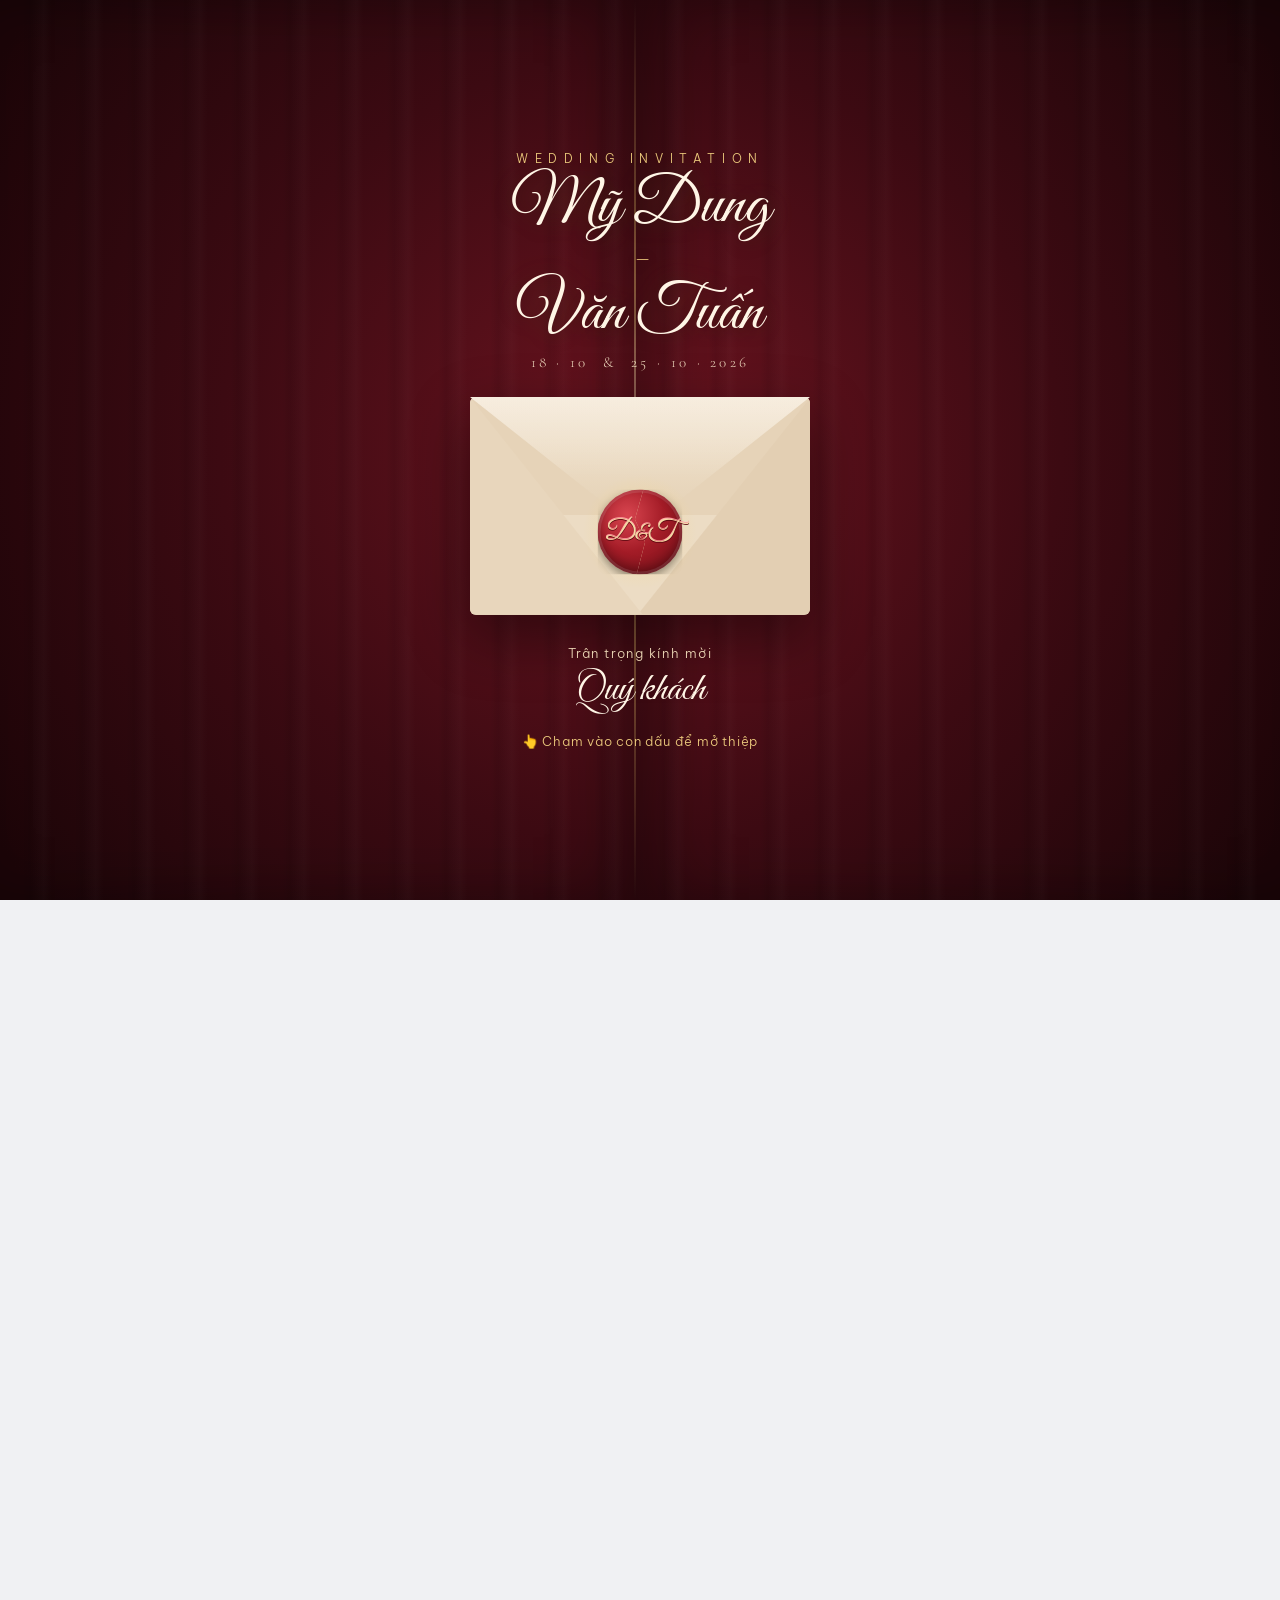
==== commit 22f4b796: "Remove gift QR and maps, full names, site renamed to teddy-sunny" ====
--- a/index.html
+++ b/index.html
@@ -5,14 +5,14 @@
     <meta name="viewport" content="width=device-width, initial-scale=1" />
     <meta name="theme-color" content="#f7f5f0" />
     <meta name="description" content="Thiệp cưới của Huỳnh Thị Mỹ Dung và Nguyễn Văn Tuấn." />
-    <title>Mỹ Dung & Tuấn | Thiệp cưới</title>
+    <title>Mỹ Dung - Văn Tuấn | Thiệp cưới</title>
     <meta property="og:type" content="website" />
-    <meta property="og:title" content="Mỹ Dung & Tuấn · Thiệp cưới 18.10 & 25.10.2026" />
-    <meta property="og:description" content="Trân trọng kính mời bạn đến chung vui trong ngày cưới của Mỹ Dung & Tuấn." />
-    <meta property="og:image" content="https://teddyvantuan-bit.github.io/teddy-miu/assets/og.jpg" />
+    <meta property="og:title" content="Mỹ Dung - Văn Tuấn · Thiệp cưới 18.10 & 25.10.2026" />
+    <meta property="og:description" content="Trân trọng kính mời bạn đến chung vui trong ngày cưới của Mỹ Dung - Văn Tuấn." />
+    <meta property="og:image" content="https://teddyvantuan-bit.github.io/teddy-sunny/assets/og.jpg" />
     <meta property="og:image:width" content="1200" />
     <meta property="og:image:height" content="630" />
-    <meta property="og:url" content="https://teddyvantuan-bit.github.io/teddy-miu/" />
+    <meta property="og:url" content="https://teddyvantuan-bit.github.io/teddy-sunny/" />
     <meta name="twitter:card" content="summary_large_image" />
     <link rel="preconnect" href="https://fonts.googleapis.com" />
     <link rel="preconnect" href="https://fonts.gstatic.com" crossorigin />
@@ -76,7 +76,7 @@
         <p data-i18n="guestCardLine">đến dự lễ cưới và chung vui cùng gia đình chúng mình</p>
       </section>
 
-      <section class="intro-photo photo" data-photo="1w4a0299.jpg" aria-label="Ảnh cưới của Mỹ Dung và Tuấn" data-i18n-aria-label="introPhoto">
+      <section class="intro-photo photo" data-photo="1w4a0299.jpg" aria-label="Ảnh cưới của Mỹ Dung - Văn Tuấn" data-i18n-aria-label="introPhoto">
         <div class="intro-overlay">
           <p data-i18n="introThanks">To our family and friends, thank you for celebrating our special day, supporting us and sharing our love.</p>
           <span data-i18n="introTagline">Right love | Right reason | Right for you</span>
@@ -139,8 +139,6 @@
           <p class="venue" data-i18n="brideVenue">Nhà Văn Hóa Thôn Tân Quý</p>
           <address data-i18n="brideFullAddress">Thôn Tân Quý · Xã Chiên Đàn · TP. Đà Nẵng</address>
           <small data-i18n="brideLunar">Nhằm ngày 09 tháng 09 năm Bính Ngọ</small>
-          <div class="map-box" data-map="bride"></div>
-          <a class="map-button" data-map-link="bride" href="#" target="_blank" rel="noopener noreferrer"><span data-i18n="directions">Chỉ đường</span> ↗</a>
         </div>
         <div class="event-card groom-card">
           <span class="event-kind" data-i18n="groomFamilyCaps">NHÀ TRAI</span>
@@ -150,8 +148,6 @@
           <p class="venue" data-i18n="groomVenue">Tại gia đình nhà trai</p>
           <address data-i18n="groomFullAddress">TDP Tống Văn · P. Trần Lãm · T. Hưng Yên</address>
           <small data-i18n="groomLunar">Tức ngày 16 tháng 09 năm Bính Ngọ</small>
-          <div class="map-box" data-map="groom"></div>
-          <a class="map-button" data-map-link="groom" href="#" target="_blank" rel="noopener noreferrer"><span data-i18n="directions">Chỉ đường</span> ↗</a>
         </div>
       </section>
 
@@ -218,7 +214,6 @@
     <div class="floating-actions" aria-label="Tương tác với thiệp" data-i18n-aria-label="interactions">
       <button type="button" id="wish-button" class="wish-button"><span aria-hidden="true">💬</span> <span data-i18n="messageButton">Gửi lời chúc…</span></button>
       <button type="button" id="heart-button" title="Bắn tim" data-i18n-title="heart" aria-label="Bắn tim" data-i18n-aria-label="heart">♡</button>
-      <button type="button" id="gift-button" class="gift-button" hidden title="Mừng cưới" data-i18n-title="giftTitle" aria-label="Mừng cưới" data-i18n-aria-label="giftTitle"><span aria-hidden="true">🎁</span></button>
     </div>
     <div class="modal" id="wish-modal" hidden role="dialog" aria-modal="true" aria-labelledby="wish-title">
       <form class="modal-card" id="wish-form" novalidate>
@@ -231,14 +226,6 @@
         <p class="form-status" role="status"></p>
       </form>
     </div>
-    <div class="modal" id="gift-modal" hidden role="dialog" aria-modal="true" aria-labelledby="gift-title">
-      <div class="modal-card gift-card">
-        <button type="button" class="modal-close" aria-label="Đóng">✕</button>
-        <h2 id="gift-title" data-i18n="giftTitle">Mừng cưới</h2>
-        <p class="gift-note" data-i18n="giftNote">Cảm ơn tình cảm của bạn dành cho chúng mình.</p>
-        <div class="gift-list"></div>
-      </div>
-    </div>
     <canvas class="petals" id="petals" aria-hidden="true"></canvas>
     <button type="button" id="music-button" class="music-disc" aria-label="Bật nhạc" aria-pressed="false"><span class="record"></span><span class="arm"></span><span class="off"></span></button>
     <div class="music-hint" id="music-hint" role="status"></div>
--- a/styles.css
+++ b/styles.css
@@ -1 +1 @@
-:root{--paper:#fffefa;--ink:#555149;--muted:#9a958d;--rose:#ddc4c1;--red:#a9303b;--green:#718d4b}*{box-sizing:border-box}html{scroll-behavior:smooth}body{margin:0;background:#f0f1f3;color:var(--ink);font-family:'Be Vietnam Pro',sans-serif;font-weight:300}.page{width:min(100%,640px);margin:auto;background:var(--paper);overflow:hidden;box-shadow:0 0 24px #00000013}h1,h2,h3,p{margin-top:0}h2,h3,.large-serif,.eyebrow,.ribbon,.hero,.love-header,.event-date{font-family:'Cormorant Garamond',serif;font-weight:400}.script,.couple-names{font-family:'Great Vibes',cursive;font-weight:400}.photo{background-color:#e8e4df;background-position:center;background-size:cover}.photo:empty:before{content:'Ảnh cưới của Mỹ Dung & Tuấn';display:grid;place-items:center;width:100%;height:100%;padding:20px;color:#b7aaa1;font-family:'Cormorant Garamond',serif;font-size:22px;font-style:italic;text-align:center;background:linear-gradient(135deg,#eee9e4cc,#f8f5f0bb)}.hero{height:860px;position:relative;color:white;text-align:center;display:flex;flex-direction:column;justify-content:space-between;background-image:linear-gradient(180deg,#606a68a8,#2f333025 50%,#353c3ba8),var(--hero-image,none)}.hero:before{display:none}.hero-top{padding:32px 24px}.hero-top>p:first-child{font-size:34px;margin-bottom:10px}.hero-quote{font-family:'Be Vietnam Pro',sans-serif;font-size:15px;line-height:1.75}.hero-center{margin:auto 0}.hero-center .script{font-size:67px}.hero-bottom{padding:0 28px 40px;display:grid;grid-template-columns:1fr 1fr;gap:15px}.hero-bottom strong,.hero-bottom span{display:block;font-weight:300}.hero-bottom strong{font-size:25px}.hero-bottom span{font-size:20px}.hero-bottom small{grid-column:1/-1;font-size:25px}.ribbon{display:flex;justify-content:space-between;padding:15px 22px;font-size:28px;color:#99928a}.intro-photo{height:560px;position:relative;background-image:var(--intro-image,none)}.intro-photo:before{background:linear-gradient(#fff0,#38382e80);color:transparent}.intro-overlay{position:absolute;left:5%;right:5%;bottom:8%;color:white;text-align:center;text-shadow:0 1px 3px #444}.intro-overlay p{font-family:'Cormorant Garamond',serif;font-size:23px;line-height:1.2}.intro-overlay span{font-family:'Cormorant Garamond',serif;font-size:26px}.story-heading{text-align:center;padding:48px 15px 40px}.eyebrow{font-size:30px;letter-spacing:.08em}.story-heading .script{font-size:75px;color:#d5b4b2;margin:-10px 0}.soft{font-family:'Cormorant Garamond',serif;font-size:30px}.story-grid{padding:0 30px}.story-photo-one{height:430px;background-image:var(--story-one-image,none)}.story-copy{text-align:center;padding:65px 18px 75px}.story-copy h2{font-size:48px;line-height:.95;letter-spacing:.04em}.story-copy p{font-family:'Cormorant Garamond',serif;font-size:23px;line-height:1.75}.story-copy .story-date{font-size:36px;padding-top:20px}.love-section{padding:20px 30px 90px}.love-header{display:flex;justify-content:space-between;align-items:end;gap:20px;font-size:48px;line-height:.9}.love-header em{font-size:20px;line-height:1.1;text-align:right;max-width:210px}.wide-photo{height:620px;margin-top:30px;background-image:var(--wide-image,none)}.poem{text-align:center;font-family:'Cormorant Garamond',serif;font-size:23px;line-height:1.7;padding:60px 15px}.love-pair{display:grid;grid-template-columns:1fr 1fr;gap:18px}.love-pair .photo{height:340px}.pair-one{background-image:var(--pair-one-image,none)}.pair-two{background-image:var(--pair-two-image,none)}.large-serif{text-align:center;font-size:70px;line-height:.8;padding:75px 0 0;letter-spacing:.08em}.large-serif span{margin-left:80px}.details-intro{text-align:center;padding:15px 35px}.details-intro h2{font-size:54px;line-height:.95}.details-photo{height:560px;margin-top:45px;background-image:var(--details-image,none)}.parents{text-align:center;padding:50px 26px 65px}.parents-grid{display:grid;grid-template-columns:1fr 1fr;gap:22px;margin:45px 0}.parents-grid p{font-size:15px;line-height:1.8}.parents-grid small{font-size:12px;line-height:1.6}.family-label{font-family:'Cormorant Garamond',serif;font-size:30px}.bride-ink{color:var(--green)}.groom-ink{color:var(--red)}.couple-names{font-size:50px;line-height:1.2;color:#747f66}.couple-names span{font-size:34px;color:#ae9a94}.events{text-align:center;padding:15px 28px 65px}.events h2{font-size:52px;margin:0}.events>p:not(.eyebrow){font-size:14px;line-height:1.8;margin:12px auto 50px;max-width:360px}.event-card{padding:35px 22px 40px;border:1px solid;border-radius:220px 220px 7px 7px;margin:0 auto 35px;max-width:450px;position:relative}.bride-card{background:#edf2e3;border-color:#d9e5c7}.groom-card{background:#faedeb;border-color:#ead0cb}.event-kind{font-size:12px;letter-spacing:.2em}.bride-card .event-kind,.bride-card h3,.bride-card .event-date strong{color:var(--green)}.groom-card .event-kind,.groom-card h3,.groom-card .event-date strong{color:var(--red)}.event-card h3{font-family:'Great Vibes',cursive;font-size:53px;font-weight:400;margin:25px 0 0}.event-date{display:flex;align-items:center;justify-content:center;gap:16px;border-top:1px dotted #aaa;padding-top:12px;margin:12px 0 25px}.event-date strong{font-size:85px;line-height:1;font-weight:500}.event-date span{font-size:19px}.event-card p{line-height:1.75;font-size:15px}.event-card .venue{font-family:'Cormorant Garamond',serif;font-size:34px;margin:20px 0 5px}.event-card address{font-style:normal;font-size:13px;line-height:1.8}.event-card small{display:block;margin-top:13px;font-size:11px}.map-link{display:inline-block;margin-top:22px;color:inherit;text-decoration:none;border-bottom:1px solid currentColor;font-size:13px}.calendar-section{text-align:center;padding:45px 30px 80px}.calendar-section h2{font-size:54px}.calendar-section h2 span{font-size:28px}.calendar{display:grid;grid-template-columns:repeat(7,1fr);gap:3px;font-family:'Cormorant Garamond',serif;font-size:25px}.calendar span{display:grid;place-items:center;aspect-ratio:1}.calendar .weekday{font-size:17px;color:var(--muted)}.calendar .empty{visibility:hidden}.calendar .bride-day,.calendar .groom-day{border-radius:50%;color:#fff}.calendar .bride-day{background:var(--green)}.calendar .groom-day{background:var(--red)}.countdowns{display:grid;grid-template-columns:1fr 1fr;gap:15px;margin-top:35px;font-size:14px}.countdowns>div{padding:20px 5px;border-top:1px solid #ddd}.countdowns p{font-family:'Cormorant Garamond',serif;font-size:22px;margin:10px 0 0}.closing{text-align:center;padding:0 0 70px}.closing-photo{height:690px;background-image:var(--closing-image,none)}.closing .large-serif{margin-bottom:0}.closing .poem{padding:35px 15px}.closing .script{font-size:70px;margin:0}.closing>p:last-child{font-family:'Cormorant Garamond',serif;font-size:28px}.rsvp{padding:50px 35px 80px;text-align:center;background:#f9f7f3}.rsvp h2{font-size:52px;margin-bottom:0}.rsvp>p{font-size:14px}.rsvp form{text-align:left;max-width:420px;margin:35px auto 0}.rsvp label,.rsvp legend{font-size:13px}.rsvp input:not([type=radio]),.rsvp select{display:block;width:100%;border:1px solid #d6d0cb;background:white;border-radius:3px;padding:12px;margin:8px 0 20px;font:inherit;font-size:14px}.rsvp fieldset{border:0;padding:0;margin:0 0 20px}.rsvp fieldset label{display:block;margin:10px 0}.rsvp button{width:100%;border:0;background:#9a857c;color:#fff;font:inherit;padding:14px;cursor:pointer}.rsvp button:hover{background:#806b62}.form-status{font-size:12px;line-height:1.5;margin:12px 0 0;color:#8b5148}@media(max-width:500px){.hero{height:760px}.hero-top>p:first-child{font-size:30px}.hero-center .script{font-size:55px}.hero-bottom strong{font-size:21px}.hero-bottom span{font-size:17px}.ribbon{font-size:20px}.intro-photo{height:440px}.story-photo-one{height:330px}.story-copy{padding:50px 5px}.story-copy h2{font-size:40px}.story-copy p{font-size:20px}.love-section{padding:20px 20px 70px}.love-header{font-size:35px}.wide-photo{height:470px}.love-pair .photo{height:250px}.large-serif{font-size:53px}.details-photo{height:430px}.parents-grid{gap:12px}.parents-grid p{font-size:12px}.parents-grid small{font-size:10px}.couple-names{font-size:39px}.event-card h3{font-size:47px}.event-date{gap:8px}.event-date strong{font-size:68px}.event-date span{font-size:15px}.calendar-section{padding-left:20px;padding-right:20px}.closing-photo{height:480px}}@media(prefers-reduced-motion:no-preference){.photo{transition:filter .5s ease}.photo:hover{filter:saturate(1.12)}}
+:root{--paper:#fffefa;--ink:#555149;--muted:#9a958d;--rose:#ddc4c1;--red:#a9303b;--green:#718d4b}*{box-sizing:border-box}html{scroll-behavior:smooth}body{margin:0;background:#f0f1f3;color:var(--ink);font-family:'Be Vietnam Pro',sans-serif;font-weight:300}.page{width:min(100%,640px);margin:auto;background:var(--paper);overflow:hidden;box-shadow:0 0 24px #00000013}h1,h2,h3,p{margin-top:0}h2,h3,.large-serif,.eyebrow,.ribbon,.hero,.love-header,.event-date{font-family:'Cormorant Garamond',serif;font-weight:400}.script,.couple-names{font-family:'Great Vibes',cursive;font-weight:400}.photo{background-color:#e8e4df;background-position:center;background-size:cover}.photo:empty:before{content:'Ảnh cưới của Mỹ Dung - Văn Tuấn';display:grid;place-items:center;width:100%;height:100%;padding:20px;color:#b7aaa1;font-family:'Cormorant Garamond',serif;font-size:22px;font-style:italic;text-align:center;background:linear-gradient(135deg,#eee9e4cc,#f8f5f0bb)}.hero{height:860px;position:relative;color:white;text-align:center;display:flex;flex-direction:column;justify-content:space-between;background-image:linear-gradient(180deg,#606a68a8,#2f333025 50%,#353c3ba8),var(--hero-image,none)}.hero:before{display:none}.hero-top{padding:32px 24px}.hero-top>p:first-child{font-size:34px;margin-bottom:10px}.hero-quote{font-family:'Be Vietnam Pro',sans-serif;font-size:15px;line-height:1.75}.hero-center{margin:auto 0}.hero-center .script{font-size:67px}.hero-bottom{padding:0 28px 40px;display:grid;grid-template-columns:1fr 1fr;gap:15px}.hero-bottom strong,.hero-bottom span{display:block;font-weight:300}.hero-bottom strong{font-size:25px}.hero-bottom span{font-size:20px}.hero-bottom small{grid-column:1/-1;font-size:25px}.ribbon{display:flex;justify-content:space-between;padding:15px 22px;font-size:28px;color:#99928a}.intro-photo{height:560px;position:relative;background-image:var(--intro-image,none)}.intro-photo:before{background:linear-gradient(#fff0,#38382e80);color:transparent}.intro-overlay{position:absolute;left:5%;right:5%;bottom:8%;color:white;text-align:center;text-shadow:0 1px 3px #444}.intro-overlay p{font-family:'Cormorant Garamond',serif;font-size:23px;line-height:1.2}.intro-overlay span{font-family:'Cormorant Garamond',serif;font-size:26px}.story-heading{text-align:center;padding:48px 15px 40px}.eyebrow{font-size:30px;letter-spacing:.08em}.story-heading .script{font-size:75px;color:#d5b4b2;margin:-10px 0}.soft{font-family:'Cormorant Garamond',serif;font-size:30px}.story-grid{padding:0 30px}.story-photo-one{height:430px;background-image:var(--story-one-image,none)}.story-copy{text-align:center;padding:65px 18px 75px}.story-copy h2{font-size:48px;line-height:.95;letter-spacing:.04em}.story-copy p{font-family:'Cormorant Garamond',serif;font-size:23px;line-height:1.75}.story-copy .story-date{font-size:36px;padding-top:20px}.love-section{padding:20px 30px 90px}.love-header{display:flex;justify-content:space-between;align-items:end;gap:20px;font-size:48px;line-height:.9}.love-header em{font-size:20px;line-height:1.1;text-align:right;max-width:210px}.wide-photo{height:620px;margin-top:30px;background-image:var(--wide-image,none)}.poem{text-align:center;font-family:'Cormorant Garamond',serif;font-size:23px;line-height:1.7;padding:60px 15px}.love-pair{display:grid;grid-template-columns:1fr 1fr;gap:18px}.love-pair .photo{height:340px}.pair-one{background-image:var(--pair-one-image,none)}.pair-two{background-image:var(--pair-two-image,none)}.large-serif{text-align:center;font-size:70px;line-height:.8;padding:75px 0 0;letter-spacing:.08em}.large-serif span{margin-left:80px}.details-intro{text-align:center;padding:15px 35px}.details-intro h2{font-size:54px;line-height:.95}.details-photo{height:560px;margin-top:45px;background-image:var(--details-image,none)}.parents{text-align:center;padding:50px 26px 65px}.parents-grid{display:grid;grid-template-columns:1fr 1fr;gap:22px;margin:45px 0}.parents-grid p{font-size:15px;line-height:1.8}.parents-grid small{font-size:12px;line-height:1.6}.family-label{font-family:'Cormorant Garamond',serif;font-size:30px}.bride-ink{color:var(--green)}.groom-ink{color:var(--red)}.couple-names{font-size:50px;line-height:1.2;color:#747f66}.couple-names span{font-size:34px;color:#ae9a94}.events{text-align:center;padding:15px 28px 65px}.events h2{font-size:52px;margin:0}.events>p:not(.eyebrow){font-size:14px;line-height:1.8;margin:12px auto 50px;max-width:360px}.event-card{padding:35px 22px 40px;border:1px solid;border-radius:220px 220px 7px 7px;margin:0 auto 35px;max-width:450px;position:relative}.bride-card{background:#edf2e3;border-color:#d9e5c7}.groom-card{background:#faedeb;border-color:#ead0cb}.event-kind{font-size:12px;letter-spacing:.2em}.bride-card .event-kind,.bride-card h3,.bride-card .event-date strong{color:var(--green)}.groom-card .event-kind,.groom-card h3,.groom-card .event-date strong{color:var(--red)}.event-card h3{font-family:'Great Vibes',cursive;font-size:53px;font-weight:400;margin:25px 0 0}.event-date{display:flex;align-items:center;justify-content:center;gap:16px;border-top:1px dotted #aaa;padding-top:12px;margin:12px 0 25px}.event-date strong{font-size:85px;line-height:1;font-weight:500}.event-date span{font-size:19px}.event-card p{line-height:1.75;font-size:15px}.event-card .venue{font-family:'Cormorant Garamond',serif;font-size:34px;margin:20px 0 5px}.event-card address{font-style:normal;font-size:13px;line-height:1.8}.event-card small{display:block;margin-top:13px;font-size:11px}.map-link{display:inline-block;margin-top:22px;color:inherit;text-decoration:none;border-bottom:1px solid currentColor;font-size:13px}.calendar-section{text-align:center;padding:45px 30px 80px}.calendar-section h2{font-size:54px}.calendar-section h2 span{font-size:28px}.calendar{display:grid;grid-template-columns:repeat(7,1fr);gap:3px;font-family:'Cormorant Garamond',serif;font-size:25px}.calendar span{display:grid;place-items:center;aspect-ratio:1}.calendar .weekday{font-size:17px;color:var(--muted)}.calendar .empty{visibility:hidden}.calendar .bride-day,.calendar .groom-day{border-radius:50%;color:#fff}.calendar .bride-day{background:var(--green)}.calendar .groom-day{background:var(--red)}.countdowns{display:grid;grid-template-columns:1fr 1fr;gap:15px;margin-top:35px;font-size:14px}.countdowns>div{padding:20px 5px;border-top:1px solid #ddd}.countdowns p{font-family:'Cormorant Garamond',serif;font-size:22px;margin:10px 0 0}.closing{text-align:center;padding:0 0 70px}.closing-photo{height:690px;background-image:var(--closing-image,none)}.closing .large-serif{margin-bottom:0}.closing .poem{padding:35px 15px}.closing .script{font-size:70px;margin:0}.closing>p:last-child{font-family:'Cormorant Garamond',serif;font-size:28px}.rsvp{padding:50px 35px 80px;text-align:center;background:#f9f7f3}.rsvp h2{font-size:52px;margin-bottom:0}.rsvp>p{font-size:14px}.rsvp form{text-align:left;max-width:420px;margin:35px auto 0}.rsvp label,.rsvp legend{font-size:13px}.rsvp input:not([type=radio]),.rsvp select{display:block;width:100%;border:1px solid #d6d0cb;background:white;border-radius:3px;padding:12px;margin:8px 0 20px;font:inherit;font-size:14px}.rsvp fieldset{border:0;padding:0;margin:0 0 20px}.rsvp fieldset label{display:block;margin:10px 0}.rsvp button{width:100%;border:0;background:#9a857c;color:#fff;font:inherit;padding:14px;cursor:pointer}.rsvp button:hover{background:#806b62}.form-status{font-size:12px;line-height:1.5;margin:12px 0 0;color:#8b5148}@media(max-width:500px){.hero{height:760px}.hero-top>p:first-child{font-size:30px}.hero-center .script{font-size:55px}.hero-bottom strong{font-size:21px}.hero-bottom span{font-size:17px}.ribbon{font-size:20px}.intro-photo{height:440px}.story-photo-one{height:330px}.story-copy{padding:50px 5px}.story-copy h2{font-size:40px}.story-copy p{font-size:20px}.love-section{padding:20px 20px 70px}.love-header{font-size:35px}.wide-photo{height:470px}.love-pair .photo{height:250px}.large-serif{font-size:53px}.details-photo{height:430px}.parents-grid{gap:12px}.parents-grid p{font-size:12px}.parents-grid small{font-size:10px}.couple-names{font-size:39px}.event-card h3{font-size:47px}.event-date{gap:8px}.event-date strong{font-size:68px}.event-date span{font-size:15px}.calendar-section{padding-left:20px;padding-right:20px}.closing-photo{height:480px}}@media(prefers-reduced-motion:no-preference){.photo{transition:filter .5s ease}.photo:hover{filter:saturate(1.12)}}
--- a/extras.css
+++ b/extras.css
@@ -26,18 +26,6 @@
 .guest-card[hidden] { display: none; }
 .guest-card p { margin: 0; font-family: Quicksand, 'Be Vietnam Pro', sans-serif; font-size: 15px; letter-spacing: .04em; color: #5c5552; }
 .guest-card h2 { margin: 10px 0 12px; font-family: 'Katty Diona', 'Great Vibes', cursive; font-size: 52px; font-weight: 400; color: #c91212; line-height: 1.15; }
-
-/* ---------- Maps ---------- */
-.map-box { margin: 22px auto 0; border-radius: 14px; overflow: hidden; aspect-ratio: 4 / 3; background: #eee7e1; box-shadow: 0 2px 12px #0000000f; }
-.map-box iframe { width: 100%; height: 100%; border: 0; display: block; }
-.map-button {
-  display: inline-flex; align-items: center; gap: 6px; margin-top: 16px; padding: 10px 22px;
-  border-radius: 30px; background: #c91212; color: #fff; text-decoration: none;
-  font-family: Quicksand, 'Be Vietnam Pro', sans-serif; font-size: 14px; font-weight: 600; letter-spacing: .03em;
-  box-shadow: 0 4px 14px #c9121233; transition: transform .2s, box-shadow .2s;
-}
-.map-button:hover { transform: translateY(-1px); box-shadow: 0 6px 18px #c9121240; }
-.groom-card .map-button { background: #2f5d3a; box-shadow: 0 4px 14px #2f5d3a33; }
 
 /* ---------- RSVP ---------- */
 .rsvp { padding: 70px 26px 120px !important; text-align: center; background: linear-gradient(#fffefa, #f7efea); }
@@ -75,10 +63,7 @@
 /* ---------- Floating toolbar ---------- */
 .floating-actions { gap: 6px !important; }
 .floating-actions .wish-button { padding: 0 16px; font-size: 13px; white-space: nowrap; font-family: Quicksand, 'Be Vietnam Pro', sans-serif; font-weight: 600; }
-.floating-actions .gift-button { font-size: 20px; }
-.floating-actions .gift-button span { display: inline-block; animation: gift-bounce 2.4s ease-in-out infinite; }
 .floating-actions button[hidden] { display: none !important; }
-@keyframes gift-bounce { 0%, 70%, 100% { transform: none; } 78% { transform: translateY(-4px) rotate(-8deg); } 86% { transform: translateY(0) rotate(6deg); } }
 
 /* ---------- Wish feed ---------- */
 .wish-feed {
@@ -107,16 +92,6 @@
 .modal-card h2 { margin: 0 0 4px; font-family: 'Katty Diona', 'Great Vibes', cursive; font-weight: 400; font-size: 44px; color: #c91212; }
 .modal-close { position: absolute; top: 10px; right: 10px; width: 34px; height: 34px; border: 0; border-radius: 50%; background: #f1e8e4; color: #5c5552; cursor: pointer; font-size: 14px; }
 @keyframes modal-in { from { opacity: 0; transform: translateY(20px) scale(.98); } to { opacity: 1; transform: none; } }
-.gift-note { margin: 0 0 6px; font-size: 14px; color: #5c5552; }
-.gift-list { display: grid; gap: 14px; }
-.gift-item { display: grid; justify-items: center; gap: 6px; padding: 16px; border: 1px solid #eee1db; border-radius: 16px; }
-.gift-side { font-size: 12px; letter-spacing: .2em; text-transform: uppercase; color: #9a8f88; }
-.gift-item img { width: min(220px, 70vw); aspect-ratio: 1; object-fit: contain; border-radius: 10px; background: #fff; }
-.gift-item strong { font-size: 15px; letter-spacing: .03em; }
-.gift-item small { color: #6f6763; }
-.gift-account { display: flex; align-items: center; gap: 8px; }
-.gift-account code { font: 600 16px Quicksand, monospace; letter-spacing: .05em; }
-.gift-account button { border: 0; border-radius: 20px; padding: 6px 12px; background: #c91212; color: #fff; cursor: pointer; font-size: 12px; }
 
 /* Override the older RSVP rules in styles.css */
 #rsvp-form input:not([type=radio]), #rsvp-form select, #rsvp-form textarea { display: block; margin: 0; }
--- a/opening.css
+++ b/opening.css
@@ -50,6 +50,8 @@
   animation: op-in 1.4s ease-out .45s both;
 }
 .op-names span { color: #e9c77b; font-size: .7em; }
+.op-names b { font-weight: inherit; white-space: nowrap; display: block; }
+.op-names > span { display: block; line-height: .8; }
 .op-date { margin: 4px 0 26px; font-family: PlayfairDisplay, 'Cormorant Garamond', serif; font-size: 15px; letter-spacing: .22em; color: #f1dcc0; animation: op-in 1.4s ease-out .7s both; }
 @keyframes op-in { from { opacity: 0; transform: translateY(22px); filter: blur(4px); } to { opacity: 1; transform: none; filter: none; } }
 
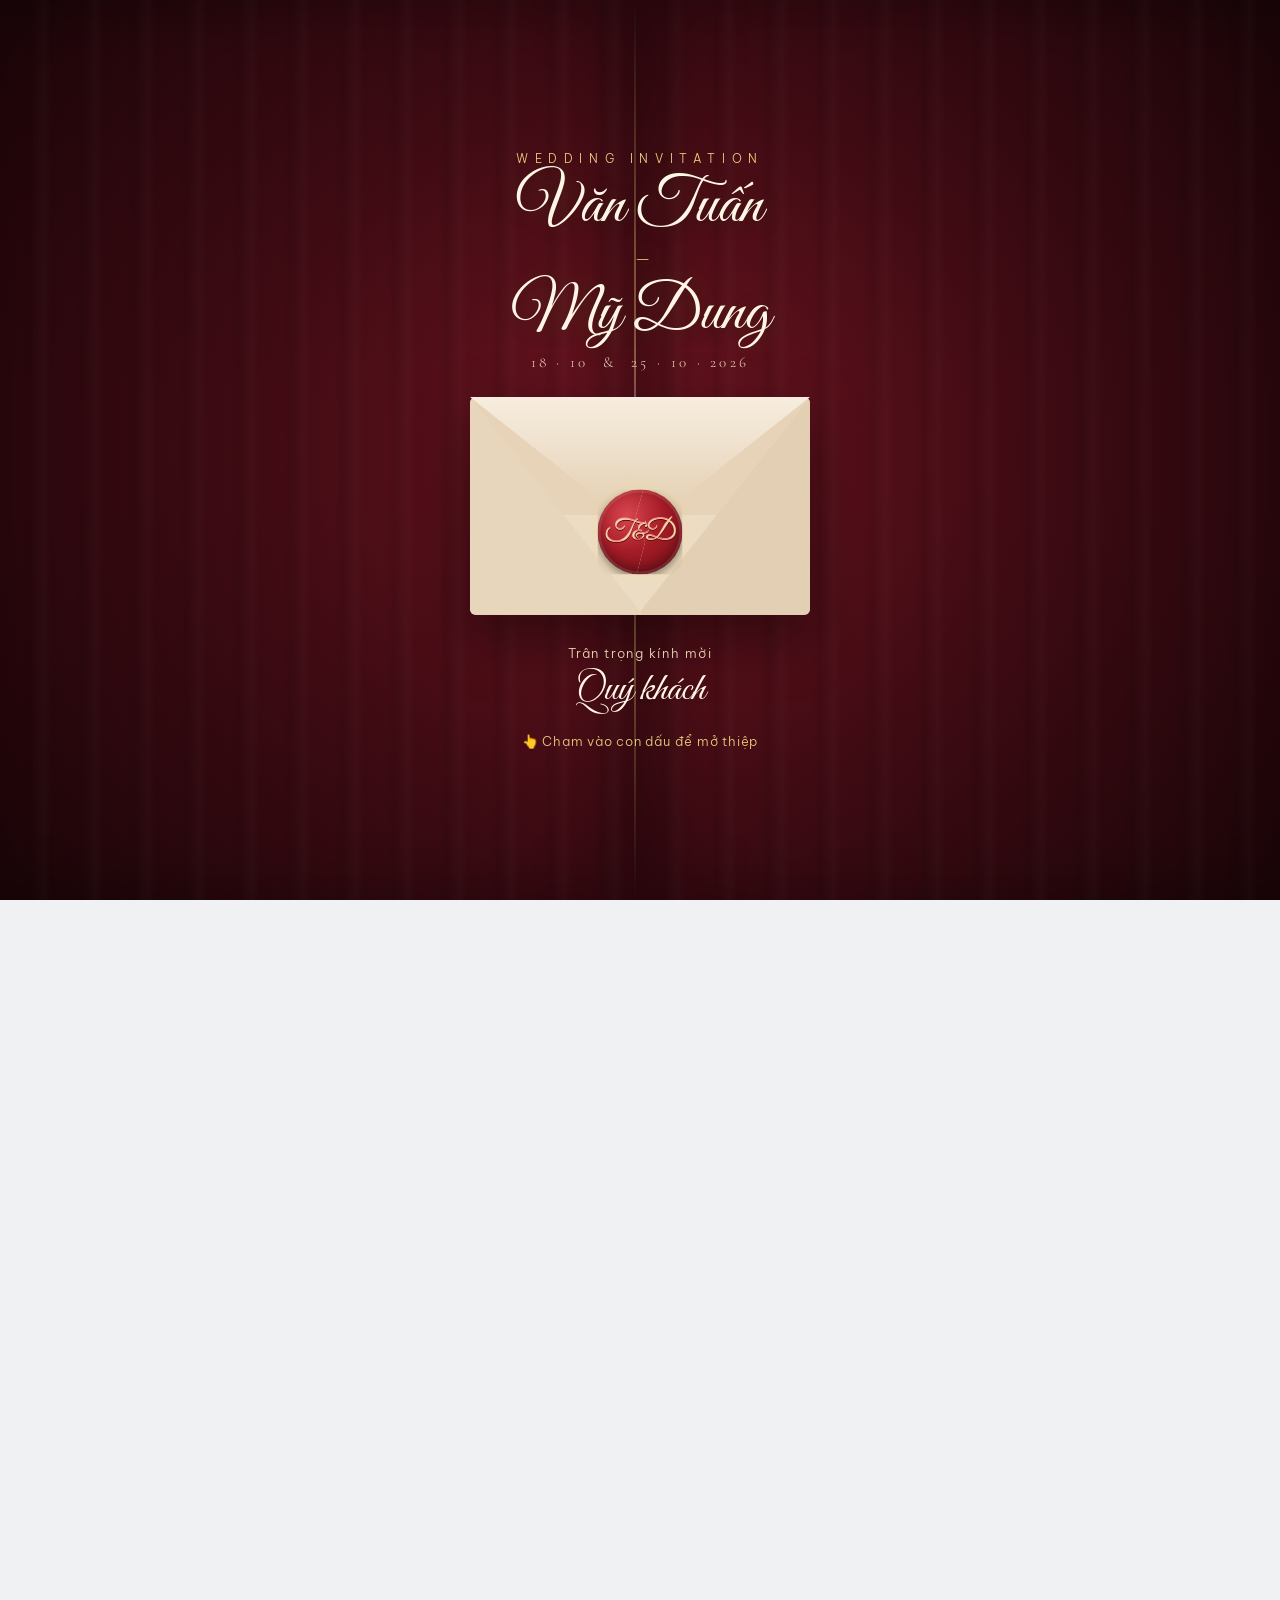
==== commit 16ecc8dd: "Groom first (Van Tuan - My Dung), lotus countdowns, hero names fit small screens" ====
--- a/index.html
+++ b/index.html
@@ -4,11 +4,11 @@
     <meta charset="utf-8" />
     <meta name="viewport" content="width=device-width, initial-scale=1" />
     <meta name="theme-color" content="#f7f5f0" />
-    <meta name="description" content="Thiệp cưới của Huỳnh Thị Mỹ Dung và Nguyễn Văn Tuấn." />
-    <title>Mỹ Dung - Văn Tuấn | Thiệp cưới</title>
+    <meta name="description" content="Thiệp cưới của Nguyễn Văn Tuấn và Huỳnh Thị Mỹ Dung." />
+    <title>Văn Tuấn - Mỹ Dung | Thiệp cưới</title>
     <meta property="og:type" content="website" />
-    <meta property="og:title" content="Mỹ Dung - Văn Tuấn · Thiệp cưới 18.10 & 25.10.2026" />
-    <meta property="og:description" content="Trân trọng kính mời bạn đến chung vui trong ngày cưới của Mỹ Dung - Văn Tuấn." />
+    <meta property="og:title" content="Văn Tuấn - Mỹ Dung · Thiệp cưới 18.10 & 25.10.2026" />
+    <meta property="og:description" content="Trân trọng kính mời bạn đến chung vui trong ngày cưới của Văn Tuấn - Mỹ Dung." />
     <meta property="og:image" content="https://teddyvantuan-bit.github.io/teddy-sunny/assets/og.jpg" />
     <meta property="og:image:width" content="1200" />
     <meta property="og:image:height" content="630" />
@@ -62,8 +62,8 @@
           <span class="script" data-i18n="married">We got married</span>
         </div>
         <div class="hero-bottom">
+          <div><strong>Nguyễn Văn Tuấn</strong><span data-i18n="groom">GROOM</span></div>
           <div><strong>Huỳnh Thị Mỹ Dung</strong><span data-i18n="bride">BRIDE</span></div>
-          <div><strong>Nguyễn Văn Tuấn</strong><span data-i18n="groom">GROOM</span></div>
           <small>18.10 &amp; 25.10.2026</small>
         </div>
       </section>
@@ -76,7 +76,7 @@
         <p data-i18n="guestCardLine">đến dự lễ cưới và chung vui cùng gia đình chúng mình</p>
       </section>
 
-      <section class="intro-photo photo" data-photo="1w4a0299.jpg" aria-label="Ảnh cưới của Mỹ Dung - Văn Tuấn" data-i18n-aria-label="introPhoto">
+      <section class="intro-photo photo" data-photo="1w4a0299.jpg" aria-label="Ảnh cưới của Văn Tuấn - Mỹ Dung" data-i18n-aria-label="introPhoto">
         <div class="intro-overlay">
           <p data-i18n="introThanks">To our family and friends, thank you for celebrating our special day, supporting us and sharing our love.</p>
           <span data-i18n="introTagline">Right love | Right reason | Right for you</span>
@@ -121,10 +121,10 @@
       <section class="parents" aria-labelledby="parents-heading">
         <p class="eyebrow" id="parents-heading" data-i18n="announcement">GIA ĐÌNH HAI BÊN</p>
         <div class="parents-grid">
+          <div><span class="family-label groom-ink" data-i18n="groomFamily">Nhà Trai</span><p data-i18n-html="groomParents">Ông: <strong>NGUYỄN VĂN THANH</strong><br />Bà: <strong>MAI THỊ LOAN</strong></p><small data-i18n-html="groomAddress">TDP Tống Văn · P. Trần Lãm<br />T. Hưng Yên</small></div>
           <div><span class="family-label bride-ink" data-i18n="brideFamily">Nhà Gái</span><p data-i18n-html="brideParents">Ông: <strong>HUỲNH ĐỨC DŨNG</strong><br />Bà: <strong>PHẠM THỊ VINH</strong></p><small data-i18n-html="brideAddress">Thôn Tân Quý · Xã Chiên Đàn<br />TP. Đà Nẵng</small></div>
-          <div><span class="family-label groom-ink" data-i18n="groomFamily">Nhà Trai</span><p data-i18n-html="groomParents">Ông: <strong>NGUYỄN VĂN THANH</strong><br />Bà: <strong>MAI THỊ LOAN</strong></p><small data-i18n-html="groomAddress">TDP Tống Văn · P. Trần Lãm<br />T. Hưng Yên</small></div>
-        </div>
-        <h2 class="couple-names">Huỳnh Thị Mỹ Dung <span>&amp;</span> Nguyễn Văn Tuấn</h2>
+        </div>
+        <h2 class="couple-names">Nguyễn Văn Tuấn <span>&amp;</span> Huỳnh Thị Mỹ Dung</h2>
       </section>
 
       <section class="events" aria-labelledby="events-heading">
@@ -155,9 +155,23 @@
         <p class="eyebrow" data-i18n="saveDates">SAVE THE DATES</p>
         <h2><span data-i18n="october">Tháng 10</span> <span>2026</span></h2>
         <div class="calendar" aria-label="Lịch tháng 10 năm 2026" data-i18n-aria-label="calendarLabel"></div>
-        <div class="countdowns">
-          <div><span class="bride-ink" data-i18n="brideDate">Nhà Gái · 18.10</span><p data-countdown="2026-10-18T09:00:00+07:00">Đang tính...</p></div>
-          <div><span class="groom-ink" data-i18n="groomDate">Nhà Trai · 25.10</span><p data-countdown="2026-10-25T10:00:00+07:00">Đang tính...</p></div>
+        <div class="countdowns lotus-row">
+          <div class="lotus lotus-bride" data-countdown="2026-10-18T09:00:00+07:00">
+            <svg class="lotus-art" viewBox="0 0 360 330" aria-hidden="true"><g transform="translate(180 300)"><path class="petal p3" style="--a:-70deg" d="M0 0C62 -59 45 -146 0 -170C-45 -146 -62 -59 0 0Z"/><path class="petal p3" style="--a:70deg" d="M0 0C62 -59 45 -146 0 -170C-45 -146 -62 -59 0 0Z"/><path class="petal p2" style="--a:-44deg" d="M0 0C66 -75 48 -185 0 -215C-48 -185 -66 -75 0 0Z"/><path class="petal p2" style="--a:44deg" d="M0 0C66 -75 48 -185 0 -215C-48 -185 -66 -75 0 0Z"/><path class="petal p1" style="--a:-20deg" d="M0 0C64 -86 46 -211 0 -245C-46 -211 -64 -86 0 0Z"/><path class="petal p1" style="--a:20deg" d="M0 0C64 -86 46 -211 0 -245C-46 -211 -64 -86 0 0Z"/><path class="petal p0" style="--a:0deg" d="M0 0C66 -93 48 -228 0 -265C-48 -228 -66 -93 0 0Z"/></g><path class="leaf" d="M180 300C140 286 70 284 18 300C70 318 140 318 180 300Z"/><path class="leaf" d="M180 300C220 286 290 284 342 300C290 318 220 318 180 300Z"/></svg>
+            <div class="lotus-body">
+              <span class="lotus-label" data-i18n="brideDate">Nhà Gái · 18.10</span>
+              <div class="cd"><span class="cd-unit"><b data-u="d">00</b><small data-i18n="day">ngày</small></span><span class="cd-unit"><b data-u="h">00</b><small data-i18n="hour">giờ</small></span><span class="cd-unit"><b data-u="m">00</b><small data-i18n="minute">phút</small></span><span class="cd-unit"><b data-u="s">00</b><small data-i18n="second">giây</small></span></div>
+              <p class="cd-done" hidden></p>
+            </div>
+          </div>
+          <div class="lotus lotus-groom" data-countdown="2026-10-25T10:00:00+07:00">
+            <svg class="lotus-art" viewBox="0 0 360 330" aria-hidden="true"><g transform="translate(180 300)"><path class="petal p3" style="--a:-70deg" d="M0 0C62 -59 45 -146 0 -170C-45 -146 -62 -59 0 0Z"/><path class="petal p3" style="--a:70deg" d="M0 0C62 -59 45 -146 0 -170C-45 -146 -62 -59 0 0Z"/><path class="petal p2" style="--a:-44deg" d="M0 0C66 -75 48 -185 0 -215C-48 -185 -66 -75 0 0Z"/><path class="petal p2" style="--a:44deg" d="M0 0C66 -75 48 -185 0 -215C-48 -185 -66 -75 0 0Z"/><path class="petal p1" style="--a:-20deg" d="M0 0C64 -86 46 -211 0 -245C-46 -211 -64 -86 0 0Z"/><path class="petal p1" style="--a:20deg" d="M0 0C64 -86 46 -211 0 -245C-46 -211 -64 -86 0 0Z"/><path class="petal p0" style="--a:0deg" d="M0 0C66 -93 48 -228 0 -265C-48 -228 -66 -93 0 0Z"/></g><path class="leaf" d="M180 300C140 286 70 284 18 300C70 318 140 318 180 300Z"/><path class="leaf" d="M180 300C220 286 290 284 342 300C290 318 220 318 180 300Z"/></svg>
+            <div class="lotus-body">
+              <span class="lotus-label" data-i18n="groomDate">Nhà Trai · 25.10</span>
+              <div class="cd"><span class="cd-unit"><b data-u="d">00</b><small data-i18n="day">ngày</small></span><span class="cd-unit"><b data-u="h">00</b><small data-i18n="hour">giờ</small></span><span class="cd-unit"><b data-u="m">00</b><small data-i18n="minute">phút</small></span><span class="cd-unit"><b data-u="s">00</b><small data-i18n="second">giây</small></span></div>
+              <p class="cd-done" hidden></p>
+            </div>
+          </div>
         </div>
       </section>
 
@@ -173,7 +187,7 @@
         <p class="large-serif" data-i18n-html="forever">FOREVER<br /><span>AND</span><br />EVER</p>
         <p class="poem" data-i18n-html="closingPoem">Giữa nhân gian cỏ cây vô tận,<br />riêng anh chỉ thấy em là ngọn núi xanh dịu dàng.</p>
         <h2 class="script" data-i18n="thankYou">Thank you</h2>
-        <p>Huỳnh Thị Mỹ Dung <span>&amp;</span> Nguyễn Văn Tuấn</p>
+        <p>Nguyễn Văn Tuấn <span>&amp;</span> Huỳnh Thị Mỹ Dung</p>
       </section>
 
       <section class="rsvp" id="rsvp" aria-labelledby="rsvp-heading">
--- a/styles.css
+++ b/styles.css
@@ -1 +1 @@
-:root{--paper:#fffefa;--ink:#555149;--muted:#9a958d;--rose:#ddc4c1;--red:#a9303b;--green:#718d4b}*{box-sizing:border-box}html{scroll-behavior:smooth}body{margin:0;background:#f0f1f3;color:var(--ink);font-family:'Be Vietnam Pro',sans-serif;font-weight:300}.page{width:min(100%,640px);margin:auto;background:var(--paper);overflow:hidden;box-shadow:0 0 24px #00000013}h1,h2,h3,p{margin-top:0}h2,h3,.large-serif,.eyebrow,.ribbon,.hero,.love-header,.event-date{font-family:'Cormorant Garamond',serif;font-weight:400}.script,.couple-names{font-family:'Great Vibes',cursive;font-weight:400}.photo{background-color:#e8e4df;background-position:center;background-size:cover}.photo:empty:before{content:'Ảnh cưới của Mỹ Dung - Văn Tuấn';display:grid;place-items:center;width:100%;height:100%;padding:20px;color:#b7aaa1;font-family:'Cormorant Garamond',serif;font-size:22px;font-style:italic;text-align:center;background:linear-gradient(135deg,#eee9e4cc,#f8f5f0bb)}.hero{height:860px;position:relative;color:white;text-align:center;display:flex;flex-direction:column;justify-content:space-between;background-image:linear-gradient(180deg,#606a68a8,#2f333025 50%,#353c3ba8),var(--hero-image,none)}.hero:before{display:none}.hero-top{padding:32px 24px}.hero-top>p:first-child{font-size:34px;margin-bottom:10px}.hero-quote{font-family:'Be Vietnam Pro',sans-serif;font-size:15px;line-height:1.75}.hero-center{margin:auto 0}.hero-center .script{font-size:67px}.hero-bottom{padding:0 28px 40px;display:grid;grid-template-columns:1fr 1fr;gap:15px}.hero-bottom strong,.hero-bottom span{display:block;font-weight:300}.hero-bottom strong{font-size:25px}.hero-bottom span{font-size:20px}.hero-bottom small{grid-column:1/-1;font-size:25px}.ribbon{display:flex;justify-content:space-between;padding:15px 22px;font-size:28px;color:#99928a}.intro-photo{height:560px;position:relative;background-image:var(--intro-image,none)}.intro-photo:before{background:linear-gradient(#fff0,#38382e80);color:transparent}.intro-overlay{position:absolute;left:5%;right:5%;bottom:8%;color:white;text-align:center;text-shadow:0 1px 3px #444}.intro-overlay p{font-family:'Cormorant Garamond',serif;font-size:23px;line-height:1.2}.intro-overlay span{font-family:'Cormorant Garamond',serif;font-size:26px}.story-heading{text-align:center;padding:48px 15px 40px}.eyebrow{font-size:30px;letter-spacing:.08em}.story-heading .script{font-size:75px;color:#d5b4b2;margin:-10px 0}.soft{font-family:'Cormorant Garamond',serif;font-size:30px}.story-grid{padding:0 30px}.story-photo-one{height:430px;background-image:var(--story-one-image,none)}.story-copy{text-align:center;padding:65px 18px 75px}.story-copy h2{font-size:48px;line-height:.95;letter-spacing:.04em}.story-copy p{font-family:'Cormorant Garamond',serif;font-size:23px;line-height:1.75}.story-copy .story-date{font-size:36px;padding-top:20px}.love-section{padding:20px 30px 90px}.love-header{display:flex;justify-content:space-between;align-items:end;gap:20px;font-size:48px;line-height:.9}.love-header em{font-size:20px;line-height:1.1;text-align:right;max-width:210px}.wide-photo{height:620px;margin-top:30px;background-image:var(--wide-image,none)}.poem{text-align:center;font-family:'Cormorant Garamond',serif;font-size:23px;line-height:1.7;padding:60px 15px}.love-pair{display:grid;grid-template-columns:1fr 1fr;gap:18px}.love-pair .photo{height:340px}.pair-one{background-image:var(--pair-one-image,none)}.pair-two{background-image:var(--pair-two-image,none)}.large-serif{text-align:center;font-size:70px;line-height:.8;padding:75px 0 0;letter-spacing:.08em}.large-serif span{margin-left:80px}.details-intro{text-align:center;padding:15px 35px}.details-intro h2{font-size:54px;line-height:.95}.details-photo{height:560px;margin-top:45px;background-image:var(--details-image,none)}.parents{text-align:center;padding:50px 26px 65px}.parents-grid{display:grid;grid-template-columns:1fr 1fr;gap:22px;margin:45px 0}.parents-grid p{font-size:15px;line-height:1.8}.parents-grid small{font-size:12px;line-height:1.6}.family-label{font-family:'Cormorant Garamond',serif;font-size:30px}.bride-ink{color:var(--green)}.groom-ink{color:var(--red)}.couple-names{font-size:50px;line-height:1.2;color:#747f66}.couple-names span{font-size:34px;color:#ae9a94}.events{text-align:center;padding:15px 28px 65px}.events h2{font-size:52px;margin:0}.events>p:not(.eyebrow){font-size:14px;line-height:1.8;margin:12px auto 50px;max-width:360px}.event-card{padding:35px 22px 40px;border:1px solid;border-radius:220px 220px 7px 7px;margin:0 auto 35px;max-width:450px;position:relative}.bride-card{background:#edf2e3;border-color:#d9e5c7}.groom-card{background:#faedeb;border-color:#ead0cb}.event-kind{font-size:12px;letter-spacing:.2em}.bride-card .event-kind,.bride-card h3,.bride-card .event-date strong{color:var(--green)}.groom-card .event-kind,.groom-card h3,.groom-card .event-date strong{color:var(--red)}.event-card h3{font-family:'Great Vibes',cursive;font-size:53px;font-weight:400;margin:25px 0 0}.event-date{display:flex;align-items:center;justify-content:center;gap:16px;border-top:1px dotted #aaa;padding-top:12px;margin:12px 0 25px}.event-date strong{font-size:85px;line-height:1;font-weight:500}.event-date span{font-size:19px}.event-card p{line-height:1.75;font-size:15px}.event-card .venue{font-family:'Cormorant Garamond',serif;font-size:34px;margin:20px 0 5px}.event-card address{font-style:normal;font-size:13px;line-height:1.8}.event-card small{display:block;margin-top:13px;font-size:11px}.map-link{display:inline-block;margin-top:22px;color:inherit;text-decoration:none;border-bottom:1px solid currentColor;font-size:13px}.calendar-section{text-align:center;padding:45px 30px 80px}.calendar-section h2{font-size:54px}.calendar-section h2 span{font-size:28px}.calendar{display:grid;grid-template-columns:repeat(7,1fr);gap:3px;font-family:'Cormorant Garamond',serif;font-size:25px}.calendar span{display:grid;place-items:center;aspect-ratio:1}.calendar .weekday{font-size:17px;color:var(--muted)}.calendar .empty{visibility:hidden}.calendar .bride-day,.calendar .groom-day{border-radius:50%;color:#fff}.calendar .bride-day{background:var(--green)}.calendar .groom-day{background:var(--red)}.countdowns{display:grid;grid-template-columns:1fr 1fr;gap:15px;margin-top:35px;font-size:14px}.countdowns>div{padding:20px 5px;border-top:1px solid #ddd}.countdowns p{font-family:'Cormorant Garamond',serif;font-size:22px;margin:10px 0 0}.closing{text-align:center;padding:0 0 70px}.closing-photo{height:690px;background-image:var(--closing-image,none)}.closing .large-serif{margin-bottom:0}.closing .poem{padding:35px 15px}.closing .script{font-size:70px;margin:0}.closing>p:last-child{font-family:'Cormorant Garamond',serif;font-size:28px}.rsvp{padding:50px 35px 80px;text-align:center;background:#f9f7f3}.rsvp h2{font-size:52px;margin-bottom:0}.rsvp>p{font-size:14px}.rsvp form{text-align:left;max-width:420px;margin:35px auto 0}.rsvp label,.rsvp legend{font-size:13px}.rsvp input:not([type=radio]),.rsvp select{display:block;width:100%;border:1px solid #d6d0cb;background:white;border-radius:3px;padding:12px;margin:8px 0 20px;font:inherit;font-size:14px}.rsvp fieldset{border:0;padding:0;margin:0 0 20px}.rsvp fieldset label{display:block;margin:10px 0}.rsvp button{width:100%;border:0;background:#9a857c;color:#fff;font:inherit;padding:14px;cursor:pointer}.rsvp button:hover{background:#806b62}.form-status{font-size:12px;line-height:1.5;margin:12px 0 0;color:#8b5148}@media(max-width:500px){.hero{height:760px}.hero-top>p:first-child{font-size:30px}.hero-center .script{font-size:55px}.hero-bottom strong{font-size:21px}.hero-bottom span{font-size:17px}.ribbon{font-size:20px}.intro-photo{height:440px}.story-photo-one{height:330px}.story-copy{padding:50px 5px}.story-copy h2{font-size:40px}.story-copy p{font-size:20px}.love-section{padding:20px 20px 70px}.love-header{font-size:35px}.wide-photo{height:470px}.love-pair .photo{height:250px}.large-serif{font-size:53px}.details-photo{height:430px}.parents-grid{gap:12px}.parents-grid p{font-size:12px}.parents-grid small{font-size:10px}.couple-names{font-size:39px}.event-card h3{font-size:47px}.event-date{gap:8px}.event-date strong{font-size:68px}.event-date span{font-size:15px}.calendar-section{padding-left:20px;padding-right:20px}.closing-photo{height:480px}}@media(prefers-reduced-motion:no-preference){.photo{transition:filter .5s ease}.photo:hover{filter:saturate(1.12)}}
+:root{--paper:#fffefa;--ink:#555149;--muted:#9a958d;--rose:#ddc4c1;--red:#a9303b;--green:#718d4b}*{box-sizing:border-box}html{scroll-behavior:smooth}body{margin:0;background:#f0f1f3;color:var(--ink);font-family:'Be Vietnam Pro',sans-serif;font-weight:300}.page{width:min(100%,640px);margin:auto;background:var(--paper);overflow:hidden;box-shadow:0 0 24px #00000013}h1,h2,h3,p{margin-top:0}h2,h3,.large-serif,.eyebrow,.ribbon,.hero,.love-header,.event-date{font-family:'Cormorant Garamond',serif;font-weight:400}.script,.couple-names{font-family:'Great Vibes',cursive;font-weight:400}.photo{background-color:#e8e4df;background-position:center;background-size:cover}.photo:empty:before{content:'Ảnh cưới của Văn Tuấn - Mỹ Dung';display:grid;place-items:center;width:100%;height:100%;padding:20px;color:#b7aaa1;font-family:'Cormorant Garamond',serif;font-size:22px;font-style:italic;text-align:center;background:linear-gradient(135deg,#eee9e4cc,#f8f5f0bb)}.hero{height:860px;position:relative;color:white;text-align:center;display:flex;flex-direction:column;justify-content:space-between;background-image:linear-gradient(180deg,#606a68a8,#2f333025 50%,#353c3ba8),var(--hero-image,none)}.hero:before{display:none}.hero-top{padding:32px 24px}.hero-top>p:first-child{font-size:34px;margin-bottom:10px}.hero-quote{font-family:'Be Vietnam Pro',sans-serif;font-size:15px;line-height:1.75}.hero-center{margin:auto 0}.hero-center .script{font-size:67px}.hero-bottom{padding:0 28px 40px;display:grid;grid-template-columns:1fr 1fr;gap:15px}.hero-bottom strong,.hero-bottom span{display:block;font-weight:300}.hero-bottom strong{font-size:25px}.hero-bottom span{font-size:20px}.hero-bottom small{grid-column:1/-1;font-size:25px}.ribbon{display:flex;justify-content:space-between;padding:15px 22px;font-size:28px;color:#99928a}.intro-photo{height:560px;position:relative;background-image:var(--intro-image,none)}.intro-photo:before{background:linear-gradient(#fff0,#38382e80);color:transparent}.intro-overlay{position:absolute;left:5%;right:5%;bottom:8%;color:white;text-align:center;text-shadow:0 1px 3px #444}.intro-overlay p{font-family:'Cormorant Garamond',serif;font-size:23px;line-height:1.2}.intro-overlay span{font-family:'Cormorant Garamond',serif;font-size:26px}.story-heading{text-align:center;padding:48px 15px 40px}.eyebrow{font-size:30px;letter-spacing:.08em}.story-heading .script{font-size:75px;color:#d5b4b2;margin:-10px 0}.soft{font-family:'Cormorant Garamond',serif;font-size:30px}.story-grid{padding:0 30px}.story-photo-one{height:430px;background-image:var(--story-one-image,none)}.story-copy{text-align:center;padding:65px 18px 75px}.story-copy h2{font-size:48px;line-height:.95;letter-spacing:.04em}.story-copy p{font-family:'Cormorant Garamond',serif;font-size:23px;line-height:1.75}.story-copy .story-date{font-size:36px;padding-top:20px}.love-section{padding:20px 30px 90px}.love-header{display:flex;justify-content:space-between;align-items:end;gap:20px;font-size:48px;line-height:.9}.love-header em{font-size:20px;line-height:1.1;text-align:right;max-width:210px}.wide-photo{height:620px;margin-top:30px;background-image:var(--wide-image,none)}.poem{text-align:center;font-family:'Cormorant Garamond',serif;font-size:23px;line-height:1.7;padding:60px 15px}.love-pair{display:grid;grid-template-columns:1fr 1fr;gap:18px}.love-pair .photo{height:340px}.pair-one{background-image:var(--pair-one-image,none)}.pair-two{background-image:var(--pair-two-image,none)}.large-serif{text-align:center;font-size:70px;line-height:.8;padding:75px 0 0;letter-spacing:.08em}.large-serif span{margin-left:80px}.details-intro{text-align:center;padding:15px 35px}.details-intro h2{font-size:54px;line-height:.95}.details-photo{height:560px;margin-top:45px;background-image:var(--details-image,none)}.parents{text-align:center;padding:50px 26px 65px}.parents-grid{display:grid;grid-template-columns:1fr 1fr;gap:22px;margin:45px 0}.parents-grid p{font-size:15px;line-height:1.8}.parents-grid small{font-size:12px;line-height:1.6}.family-label{font-family:'Cormorant Garamond',serif;font-size:30px}.bride-ink{color:var(--green)}.groom-ink{color:var(--red)}.couple-names{font-size:50px;line-height:1.2;color:#747f66}.couple-names span{font-size:34px;color:#ae9a94}.events{text-align:center;padding:15px 28px 65px}.events h2{font-size:52px;margin:0}.events>p:not(.eyebrow){font-size:14px;line-height:1.8;margin:12px auto 50px;max-width:360px}.event-card{padding:35px 22px 40px;border:1px solid;border-radius:220px 220px 7px 7px;margin:0 auto 35px;max-width:450px;position:relative}.bride-card{background:#edf2e3;border-color:#d9e5c7}.groom-card{background:#faedeb;border-color:#ead0cb}.event-kind{font-size:12px;letter-spacing:.2em}.bride-card .event-kind,.bride-card h3,.bride-card .event-date strong{color:var(--green)}.groom-card .event-kind,.groom-card h3,.groom-card .event-date strong{color:var(--red)}.event-card h3{font-family:'Great Vibes',cursive;font-size:53px;font-weight:400;margin:25px 0 0}.event-date{display:flex;align-items:center;justify-content:center;gap:16px;border-top:1px dotted #aaa;padding-top:12px;margin:12px 0 25px}.event-date strong{font-size:85px;line-height:1;font-weight:500}.event-date span{font-size:19px}.event-card p{line-height:1.75;font-size:15px}.event-card .venue{font-family:'Cormorant Garamond',serif;font-size:34px;margin:20px 0 5px}.event-card address{font-style:normal;font-size:13px;line-height:1.8}.event-card small{display:block;margin-top:13px;font-size:11px}.map-link{display:inline-block;margin-top:22px;color:inherit;text-decoration:none;border-bottom:1px solid currentColor;font-size:13px}.calendar-section{text-align:center;padding:45px 30px 80px}.calendar-section h2{font-size:54px}.calendar-section h2 span{font-size:28px}.calendar{display:grid;grid-template-columns:repeat(7,1fr);gap:3px;font-family:'Cormorant Garamond',serif;font-size:25px}.calendar span{display:grid;place-items:center;aspect-ratio:1}.calendar .weekday{font-size:17px;color:var(--muted)}.calendar .empty{visibility:hidden}.calendar .bride-day,.calendar .groom-day{border-radius:50%;color:#fff}.calendar .bride-day{background:var(--green)}.calendar .groom-day{background:var(--red)}.countdowns{display:grid;grid-template-columns:1fr 1fr;gap:15px;margin-top:35px;font-size:14px}.countdowns>div{padding:20px 5px;border-top:1px solid #ddd}.countdowns p{font-family:'Cormorant Garamond',serif;font-size:22px;margin:10px 0 0}.closing{text-align:center;padding:0 0 70px}.closing-photo{height:690px;background-image:var(--closing-image,none)}.closing .large-serif{margin-bottom:0}.closing .poem{padding:35px 15px}.closing .script{font-size:70px;margin:0}.closing>p:last-child{font-family:'Cormorant Garamond',serif;font-size:28px}.rsvp{padding:50px 35px 80px;text-align:center;background:#f9f7f3}.rsvp h2{font-size:52px;margin-bottom:0}.rsvp>p{font-size:14px}.rsvp form{text-align:left;max-width:420px;margin:35px auto 0}.rsvp label,.rsvp legend{font-size:13px}.rsvp input:not([type=radio]),.rsvp select{display:block;width:100%;border:1px solid #d6d0cb;background:white;border-radius:3px;padding:12px;margin:8px 0 20px;font:inherit;font-size:14px}.rsvp fieldset{border:0;padding:0;margin:0 0 20px}.rsvp fieldset label{display:block;margin:10px 0}.rsvp button{width:100%;border:0;background:#9a857c;color:#fff;font:inherit;padding:14px;cursor:pointer}.rsvp button:hover{background:#806b62}.form-status{font-size:12px;line-height:1.5;margin:12px 0 0;color:#8b5148}@media(max-width:500px){.hero{height:760px}.hero-top>p:first-child{font-size:30px}.hero-center .script{font-size:55px}.hero-bottom strong{font-size:21px}.hero-bottom span{font-size:17px}.ribbon{font-size:20px}.intro-photo{height:440px}.story-photo-one{height:330px}.story-copy{padding:50px 5px}.story-copy h2{font-size:40px}.story-copy p{font-size:20px}.love-section{padding:20px 20px 70px}.love-header{font-size:35px}.wide-photo{height:470px}.love-pair .photo{height:250px}.large-serif{font-size:53px}.details-photo{height:430px}.parents-grid{gap:12px}.parents-grid p{font-size:12px}.parents-grid small{font-size:10px}.couple-names{font-size:39px}.event-card h3{font-size:47px}.event-date{gap:8px}.event-date strong{font-size:68px}.event-date span{font-size:15px}.calendar-section{padding-left:20px;padding-right:20px}.closing-photo{height:480px}}@media(prefers-reduced-motion:no-preference){.photo{transition:filter .5s ease}.photo:hover{filter:saturate(1.12)}}
--- a/extras.css
+++ b/extras.css
@@ -102,3 +102,43 @@
 .wish-feed { transition: opacity .4s; }
 .wish-feed.muted { opacity: 0; visibility: hidden; }
 body.modal-open .wish-feed, body.lb-open .wish-feed { display: none; }
+
+/* ---------- Hero names never wrap (small phones) ---------- */
+.hero-bottom > div { min-width: 0; }
+.hero-bottom strong { white-space: nowrap; font-size: min(28px, calc((min(100vw, 640px) - 72px) / 15.8)) !important; }
+
+/* ---------- Lotus countdowns: green for Nhà Gái, red for Nhà Trai ---------- */
+.lotus-row { display: grid !important; grid-template-columns: 1fr !important; gap: 26px !important; justify-items: center; margin-top: 44px !important; }
+.lotus {
+  --p0: #d6ead0; --p1: #bfdcb4; --p2: #a7cd99; --p3: #8ebd7f; --stroke: #4f7d45; --leaf: #5f8f55; --ink: #2f5d2a; --glow: #9ccf8c55;
+  position: relative; width: min(100%, 380px); aspect-ratio: 360 / 330; container-type: inline-size;
+  padding: 0 !important; border: 0 !important;
+}
+.lotus-groom { --p0: #fbdcda; --p1: #f5c0bd; --p2: #eca19d; --p3: #e1817c; --stroke: #a5222c; --leaf: #8e1b24; --ink: #8e1b24; --glow: #f0a3a355; }
+.lotus-art { position: absolute; inset: 0; width: 100%; height: 100%; overflow: visible; filter: drop-shadow(0 8px 18px var(--glow)); }
+.lotus .petal {
+  stroke: var(--stroke); stroke-width: 1.4; stroke-linejoin: round;
+  transform: rotate(var(--a)); transform-box: fill-box; transform-origin: 50% 100%;
+  transition: transform 1.6s cubic-bezier(.2, .8, .2, 1), opacity 1.2s ease;
+}
+.lotus .p0 { fill: var(--p0); } .lotus .p1 { fill: var(--p1); } .lotus .p2 { fill: var(--p2); } .lotus .p3 { fill: var(--p3); }
+.lotus .p1 { transition-delay: .12s; } .lotus .p2 { transition-delay: .24s; } .lotus .p3 { transition-delay: .36s; }
+.lotus .leaf { fill: var(--leaf); opacity: .85; }
+.reveal-ready .lotus-row:not(.revealed) .petal { transform: rotate(0deg) scale(.55); opacity: .2; }
+@media (prefers-reduced-motion: no-preference) {
+  .lotus-row.revealed .lotus-art { animation: lotus-breathe 5s ease-in-out 2s infinite; transform-origin: 50% 90%; }
+}
+@keyframes lotus-breathe { 0%, 100% { transform: scale(1); } 50% { transform: scale(1.025); } }
+.lotus-body {
+  position: absolute; left: 11%; right: 11%; top: 52%; bottom: 9%;
+  display: flex; flex-direction: column; align-items: center; justify-content: center; gap: 2cqw;
+  padding: 2.5cqw 2cqw; border-radius: 22px;
+  background: #fffdf8d9; box-shadow: 0 4px 18px #0000001a, inset 0 0 0 1px #ffffff; backdrop-filter: blur(2px);
+}
+.lotus-label { font-family: PlayfairDisplay, 'Cormorant Garamond', serif; font-size: clamp(13px, 4.6cqw, 18px); letter-spacing: .08em; color: var(--ink); text-transform: uppercase; }
+.lotus .cd { display: grid; grid-template-columns: repeat(4, 1fr); gap: 2cqw; width: 100%; }
+.lotus .cd[hidden], .lotus .cd-done[hidden] { display: none; }
+.cd-unit { display: grid; justify-items: center; gap: 2px; padding: 1.6cqw 0; border-radius: 12px; background: #fff; box-shadow: 0 1px 0 var(--stroke), 0 2px 8px #00000012; }
+.cd-unit b { font-family: PlayfairDisplay, 'Cormorant Garamond', serif; font-weight: 500; font-size: clamp(20px, 8cqw, 32px); line-height: 1.05; color: var(--ink); font-variant-numeric: tabular-nums; }
+.cd-unit small { font-size: clamp(10px, 3.2cqw, 12px); letter-spacing: .08em; color: #6f6763; text-transform: uppercase; }
+.cd-done { margin: 0 !important; font-family: 'Katty Diona', 'Great Vibes', cursive; font-size: clamp(24px, 9cqw, 36px) !important; color: var(--ink); }
